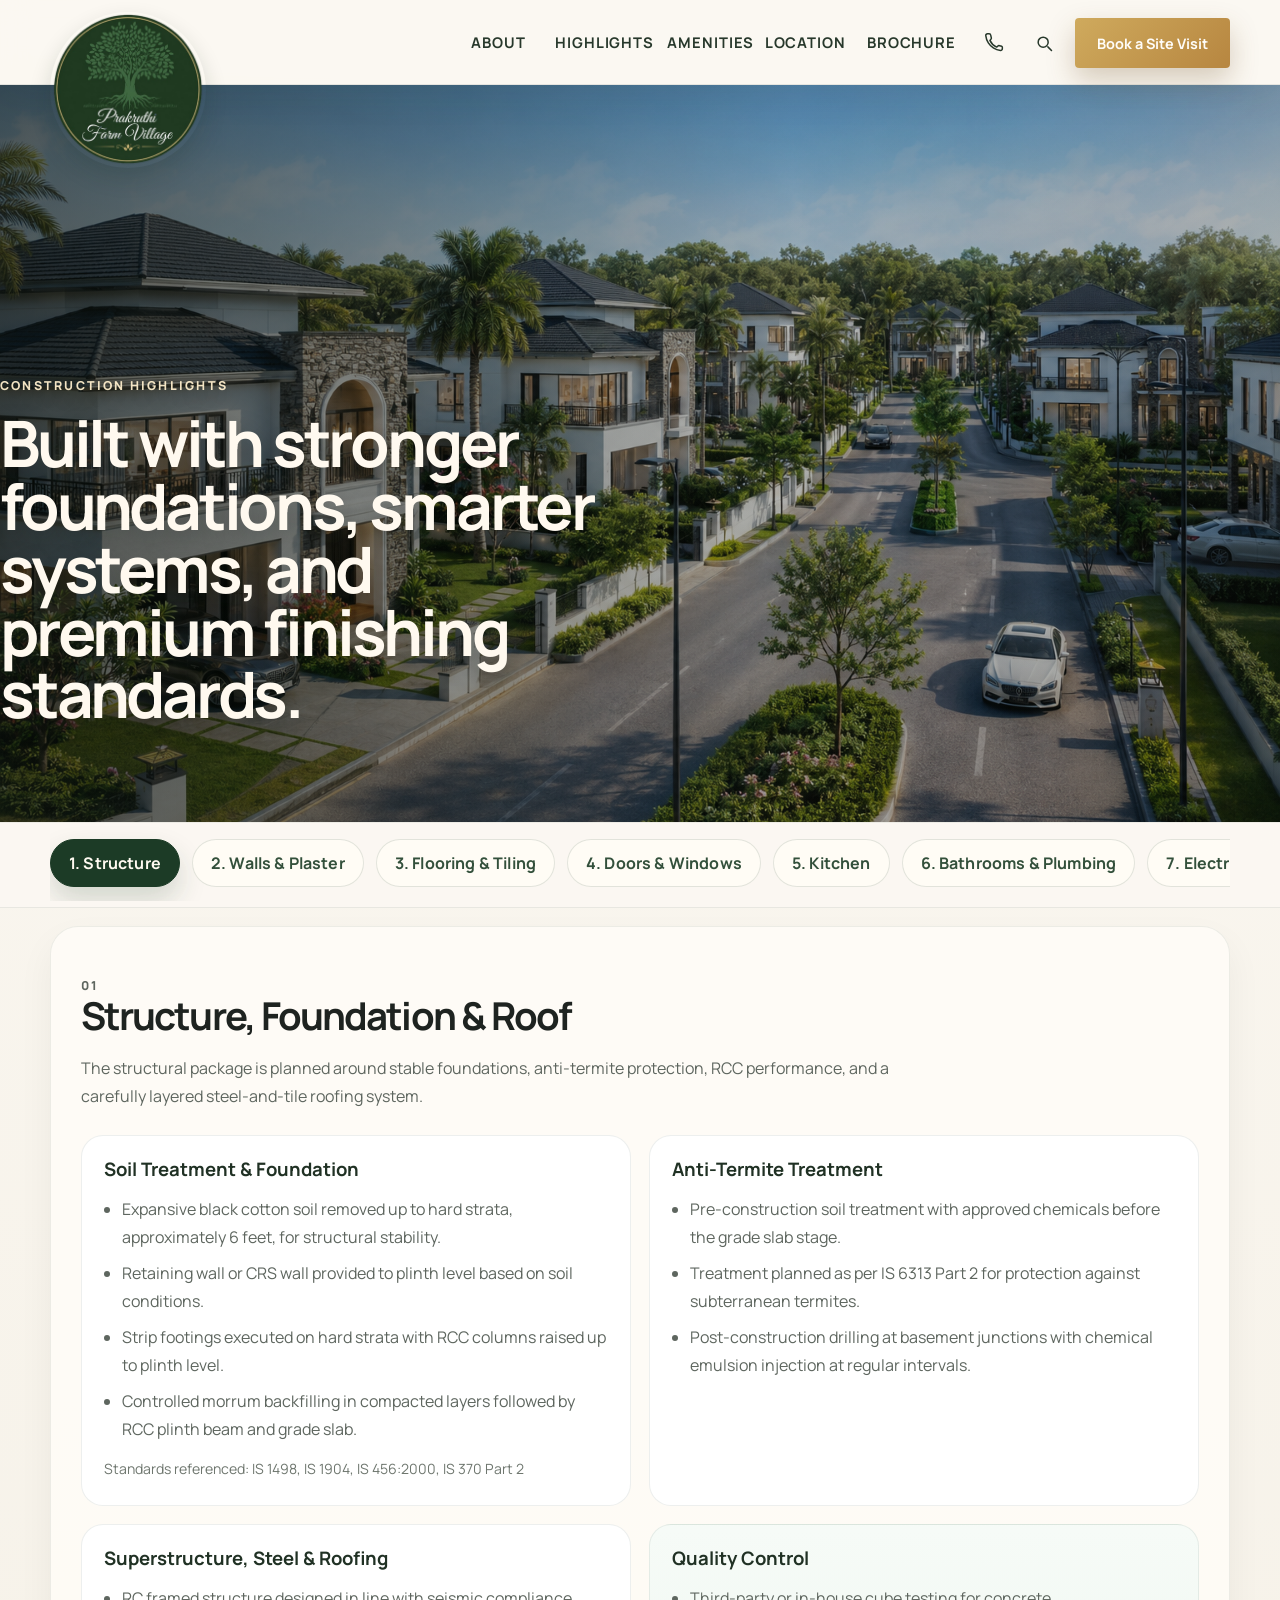
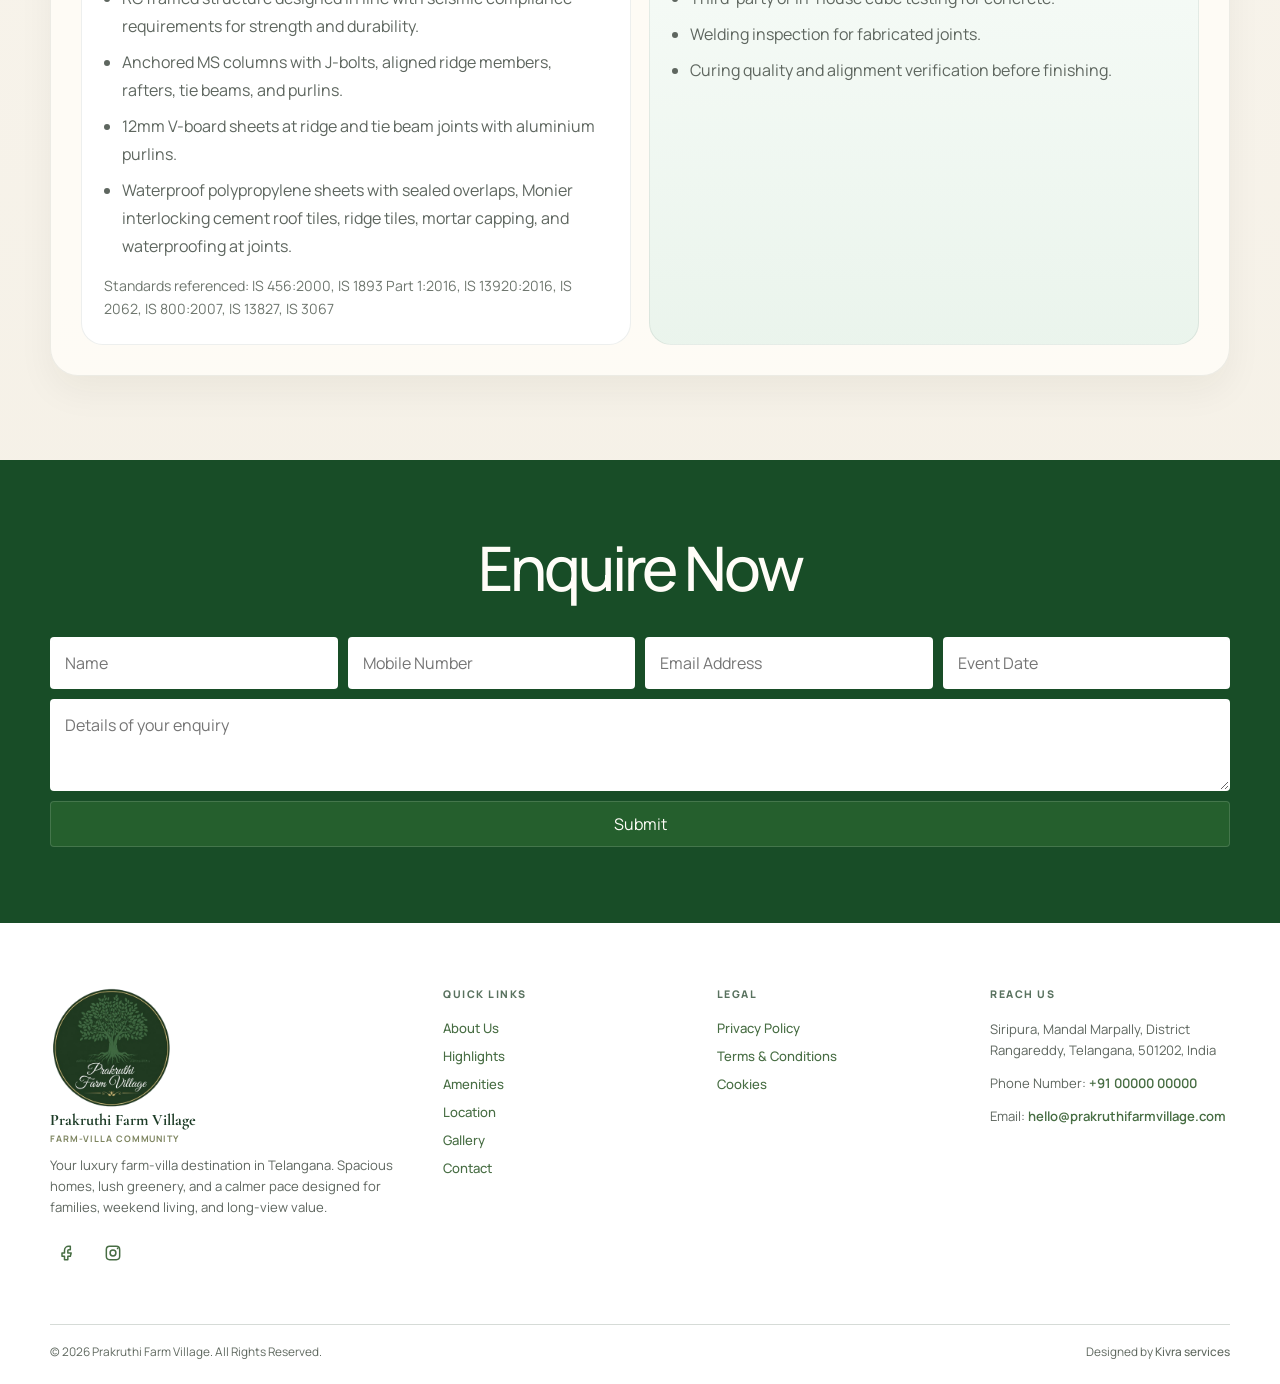
==== highlights.html @ 2ccc753f "Initial website import" ====
<!DOCTYPE html>
<html lang="en">
  <head>
    <meta charset="UTF-8" />
    <meta name="viewport" content="width=device-width, initial-scale=1.0" />
    <title>Highlights | Prakruthi Farm Village</title>
    <meta
      name="description"
      content="Explore the construction, finishing, utility, and amenity highlights of Prakruthi Farm Village through a structured specifications overview."
    />
    <link rel="preconnect" href="https://fonts.googleapis.com" />
    <link rel="preconnect" href="https://fonts.gstatic.com" crossorigin />
    <link
      href="https://fonts.googleapis.com/css2?family=Cormorant+Garamond:wght@500;600;700&family=Manrope:wght@400;500;600;700;800&display=swap"
      rel="stylesheet"
    />
    <link rel="preload" as="image" href="images/logo.webp" fetchpriority="high" />
    <link rel="preload" as="image" href="images/highlight1.png" fetchpriority="high" />
    <link rel="stylesheet" href="styles.css" />
  </head>
  <body class="inner-page highlights-page">
    <header class="site-header">
      <div class="container nav-shell">
        <a class="brand" href="index.html" aria-label="Prakruthi Farm Village home">
          <img src="images/logo.webp" alt="Prakruthi Farm Village logo" decoding="async" />
        </a>

        <nav class="site-nav" id="site-nav">
          <a href="index.html#about">About</a>
          <a href="highlights.html">Highlights</a>
          <a href="index.html#amenities">Amenities</a>
          <a href="location.html">Location</a>
          <a href="Prakruthi%20Farm%20Village%20brochure.pdf" target="_blank" rel="noreferrer">
            Brochure
          </a>
        </nav>

        <div class="header-tools">
          <a class="tool-link" href="#contact" aria-label="Call us">
            <svg viewBox="0 0 24 24" fill="none">
              <path
                d="M22 16.92v2a2 2 0 0 1-2.18 2 19.8 19.8 0 0 1-8.63-3.07 19.5 19.5 0 0 1-6-6A19.8 19.8 0 0 1 2.12 3.18 2 2 0 0 1 4.11 1h2a2 2 0 0 1 2 1.72c.12.9.33 1.78.63 2.62a2 2 0 0 1-.45 2.11L7.1 8.91a16 16 0 0 0 8 8l1.46-1.19a2 2 0 0 1 2.11-.45c.84.3 1.72.51 2.62.63A2 2 0 0 1 22 16.92Z"
              />
            </svg>
          </a>
          <button class="tool-link tool-button" type="button" aria-label="Search">
            <svg viewBox="0 0 24 24" fill="none">
              <path d="m21 21-4.35-4.35" />
              <circle cx="11" cy="11" r="6" />
            </svg>
          </button>
          <a class="nav-cta" href="#contact">Book a Site Visit</a>
        </div>

        <button
          class="menu-toggle"
          type="button"
          aria-expanded="false"
          aria-controls="site-nav"
          aria-label="Toggle navigation"
        >
          <span></span>
          <span></span>
          <span></span>
        </button>
      </div>
    </header>

    <main id="top">
      <section class="section highlights-page-hero">
        <div class="highlights-hero-background" aria-hidden="true">
          <div
            class="highlights-hero-slide is-active"
            style="--highlights-hero-image: url('images/highlight1.png')"
          ></div>
          <div
            class="highlights-hero-slide"
            style="--highlights-hero-image: url('images/highlight2.png')"
          ></div>
          <div
            class="highlights-hero-slide"
            style="--highlights-hero-image: url('images/highlight3.png')"
          ></div>
        </div>
        <div class="container highlights-hero-shell">
          <div class="highlights-hero-copy">
            <p class="eyebrow">Construction Highlights</p>
            <h1>Built with stronger foundations, smarter systems, and premium finishing standards.</h1>
          </div>
        </div>
      </section>

      <section class="highlights-spec-nav-section">
        <div class="container">
          <div class="highlights-spec-nav" role="tablist" aria-label="Highlights sections">
            <button
              class="highlights-spec-tab is-active"
              type="button"
              role="tab"
              aria-selected="true"
              data-highlight-target="structure"
            >
              1. Structure
            </button>
            <button
              class="highlights-spec-tab"
              type="button"
              role="tab"
              aria-selected="false"
              data-highlight-target="walls"
            >
              2. Walls &amp; Plaster
            </button>
            <button
              class="highlights-spec-tab"
              type="button"
              role="tab"
              aria-selected="false"
              data-highlight-target="flooring"
            >
              3. Flooring &amp; Tiling
            </button>
            <button
              class="highlights-spec-tab"
              type="button"
              role="tab"
              aria-selected="false"
              data-highlight-target="openings"
            >
              4. Doors &amp; Windows
            </button>
            <button
              class="highlights-spec-tab"
              type="button"
              role="tab"
              aria-selected="false"
              data-highlight-target="kitchen"
            >
              5. Kitchen
            </button>
            <button
              class="highlights-spec-tab"
              type="button"
              role="tab"
              aria-selected="false"
              data-highlight-target="bathrooms"
            >
              6. Bathrooms &amp; Plumbing
            </button>
            <button
              class="highlights-spec-tab"
              type="button"
              role="tab"
              aria-selected="false"
              data-highlight-target="electrical"
            >
              7. Electrical
            </button>
            <button
              class="highlights-spec-tab"
              type="button"
              role="tab"
              aria-selected="false"
              data-highlight-target="utilities"
            >
              8. Utilities &amp; Backup
            </button>
            <button
              class="highlights-spec-tab"
              type="button"
              role="tab"
              aria-selected="false"
              data-highlight-target="amenity-specs"
            >
              9. Amenities
            </button>
            <button
              class="highlights-spec-tab"
              type="button"
              role="tab"
              aria-selected="false"
              data-highlight-target="finishes"
            >
              10. Finishes
            </button>
          </div>
        </div>
      </section>

      <section class="section highlights-detail-section">
        <div class="container">
          <div class="highlights-content">
            <article class="highlights-block is-active" id="structure" data-highlight-panel role="tabpanel">
              <div class="highlights-block-heading">
                <p class="eyebrow">01</p>
                <h2>Structure, Foundation &amp; Roof</h2>
                <p>
                  The structural package is planned around stable foundations, anti-termite
                  protection, RCC performance, and a carefully layered steel-and-tile roofing
                  system.
                </p>
              </div>

              <div class="highlights-subgrid">
                <section class="highlights-panel">
                  <h3>Soil Treatment &amp; Foundation</h3>
                  <ul>
                    <li>Expansive black cotton soil removed up to hard strata, approximately 6 feet, for structural stability.</li>
                    <li>Retaining wall or CRS wall provided to plinth level based on soil conditions.</li>
                    <li>Strip footings executed on hard strata with RCC columns raised up to plinth level.</li>
                    <li>Controlled morrum backfilling in compacted layers followed by RCC plinth beam and grade slab.</li>
                  </ul>
                  <p class="highlights-code">Standards referenced: IS 1498, IS 1904, IS 456:2000, IS 370 Part 2</p>
                </section>

                <section class="highlights-panel">
                  <h3>Anti-Termite Treatment</h3>
                  <ul>
                    <li>Pre-construction soil treatment with approved chemicals before the grade slab stage.</li>
                    <li>Treatment planned as per IS 6313 Part 2 for protection against subterranean termites.</li>
                    <li>Post-construction drilling at basement junctions with chemical emulsion injection at regular intervals.</li>
                  </ul>
                </section>

                <section class="highlights-panel">
                  <h3>Superstructure, Steel &amp; Roofing</h3>
                  <ul>
                    <li>RC framed structure designed in line with seismic compliance requirements for strength and durability.</li>
                    <li>Anchored MS columns with J-bolts, aligned ridge members, rafters, tie beams, and purlins.</li>
                    <li>12mm V-board sheets at ridge and tie beam joints with aluminium purlins.</li>
                    <li>Waterproof polypropylene sheets with sealed overlaps, Monier interlocking cement roof tiles, ridge tiles, mortar capping, and waterproofing at joints.</li>
                  </ul>
                  <p class="highlights-code">Standards referenced: IS 456:2000, IS 1893 Part 1:2016, IS 13920:2016, IS 2062, IS 800:2007, IS 13827, IS 3067</p>
                </section>

                <section class="highlights-panel highlights-qc-panel">
                  <h3>Quality Control</h3>
                  <ul>
                    <li>Third-party or in-house cube testing for concrete.</li>
                    <li>Welding inspection for fabricated joints.</li>
                    <li>Curing quality and alignment verification before finishing.</li>
                  </ul>
                </section>
              </div>
            </article>

            <article class="highlights-block" id="walls" data-highlight-panel role="tabpanel" hidden>
              <div class="highlights-block-heading">
                <p class="eyebrow">02</p>
                <h2>Walls, Plaster &amp; Exterior Finish</h2>
                <p>
                  Masonry, plastering, reinforcement bands, and waterproof exterior treatments are
                  planned to support durability, thermal comfort, and crack resistance.
                </p>
              </div>

              <div class="highlights-subgrid">
                <section class="highlights-panel">
                  <h3>Exterior Walls</h3>
                  <ul>
                    <li>Red brick masonry built over a concrete DPC bed for damp protection.</li>
                    <li>9-inch thick external walls planned for strength and thermal insulation.</li>
                    <li>Concrete stiffener bands at every 1.0m height for uniform load transfer and improved crack resistance.</li>
                    <li>Double coat cement plaster at approximately 18 to 20mm total thickness.</li>
                  </ul>
                  <p class="highlights-code">Standards referenced: IS 1077, IS 2212, IS 2185 Part 1 &amp; 2, IS 456:2000, IS 1542</p>
                </section>

                <section class="highlights-panel">
                  <h3>Interior Walls</h3>
                  <ul>
                    <li>4-inch thick internal brick partition walls.</li>
                    <li>Single coat cement plaster around 12 to 15mm thick.</li>
                    <li>Final putty or skim coat preparation for primer and emulsion finish.</li>
                  </ul>
                </section>

                <section class="highlights-panel">
                  <h3>Boundary Wall</h3>
                  <ul>
                    <li>RCC columns with masonry infill on a concrete DPC bed.</li>
                    <li>Concrete stiffener bands at 1.0m intervals for added stability.</li>
                    <li>15 to 18mm cement mortar plaster on both sides with exterior waterproof paint.</li>
                    <li>Expansion joints to absorb thermal movement and reduce surface cracking.</li>
                  </ul>
                </section>

                <section class="highlights-panel highlights-qc-panel">
                  <h3>Quality Control</h3>
                  <ul>
                    <li>Plaster thickness measured against specification.</li>
                    <li>Surface evenness checked during finishing.</li>
                    <li>Paint adhesion and moisture resistance verified.</li>
                  </ul>
                </section>
              </div>
            </article>

            <article class="highlights-block" id="flooring" data-highlight-panel role="tabpanel" hidden>
              <div class="highlights-block-heading">
                <p class="eyebrow">03</p>
                <h2>Flooring &amp; Tiling</h2>
                <p>
                  Flooring is organized by area use, balancing premium visual finish with wet-area
                  safety, drainage, and long-term durability.
                </p>
              </div>

              <div class="highlights-table">
                <div class="highlights-table-row">
                  <div><strong>Living / Dining / Lounge</strong></div>
                  <div>Premium vitrified, large format 800×800mm or 600×600mm, polished finish aligned with project theme.</div>
                </div>
                <div class="highlights-table-row">
                  <div><strong>Bedrooms</strong></div>
                  <div>Matching premium vitrified flooring, with optional tile or wood-finish skirting depending on final finish.</div>
                </div>
                <div class="highlights-table-row">
                  <div><strong>Kitchens &amp; Utility</strong></div>
                  <div>Vitrified tile with anti-skid ceramic or vitrified options and dado up to 600mm above the platform.</div>
                </div>
                <div class="highlights-table-row">
                  <div><strong>Bathrooms &amp; Wet Areas</strong></div>
                  <div>Vitrified or anti-skid ceramic flooring with wall tile dado up to approximately 1.2m to 1.5m.</div>
                </div>
                <div class="highlights-table-row">
                  <div><strong>Veranda</strong></div>
                  <div>Anti-skid tiles or full-body vitrified finish with proper slope and drainage protection.</div>
                </div>
              </div>

              <section class="highlights-panel highlights-qc-panel">
                <h3>Quality Control</h3>
                <ul>
                  <li>Tile alignment and slopes checked with spirit level.</li>
                  <li>Joint spacers used for consistency.</li>
                  <li>Adhesive setting and curing verified before handover.</li>
                </ul>
                <p class="highlights-code">Standards referenced: IS 13755, IS 15622, IS 13829</p>
              </section>
            </article>

            <article class="highlights-block" id="openings" data-highlight-panel role="tabpanel" hidden>
              <div class="highlights-block-heading">
                <p class="eyebrow">04</p>
                <h2>Doors, Windows &amp; Glazing</h2>
                <p>
                  Door and window specifications focus on durability, smooth operation, premium
                  appearance, and better light and sound performance where needed.
                </p>
              </div>

              <div class="highlights-subgrid">
                <section class="highlights-panel">
                  <h3>Main Entrance &amp; Internal Doors</h3>
                  <ul>
                    <li>Main door with solid hardwood or engineered wood frame and veneer finish.</li>
                    <li>Quality hardware package including locks, hinges, handles, and deadbolt.</li>
                    <li>Internal flush doors with veneer or laminate finish.</li>
                  </ul>
                  <p class="highlights-code">Standards referenced: IS 2202 Part 1 &amp; 2, IS 6245</p>
                </section>

                <section class="highlights-panel">
                  <h3>Windows &amp; Glass</h3>
                  <ul>
                    <li>uPVC window frames in sliding or casement configuration as per design.</li>
                    <li>Mosquito mesh provision included.</li>
                    <li>Tempered glass for large windows and double-glazed units for larger openings or sound insulation zones.</li>
                  </ul>
                  <p class="highlights-code">Standards referenced: IS 2835, IS 3548</p>
                </section>

                <section class="highlights-panel highlights-qc-panel">
                  <h3>Quality Control</h3>
                  <ul>
                    <li>Door alignment and shutter movement checked.</li>
                    <li>Hardware tightening verified.</li>
                    <li>Glass inspected for cracks and sealed at edges.</li>
                  </ul>
                </section>
              </div>
            </article>

            <article class="highlights-block" id="kitchen" data-highlight-panel role="tabpanel" hidden>
              <div class="highlights-block-heading">
                <p class="eyebrow">05</p>
                <h2>Kitchen &amp; Countertops</h2>
                <p>
                  The kitchen package is planned around durable countertops, practical utility
                  points, and a cleaner daily-use workflow.
                </p>
              </div>

              <div class="highlights-subgrid">
                <section class="highlights-panel">
                  <h3>Counter, Sink &amp; Fittings</h3>
                  <ul>
                    <li>Granite or quartz countertops, approximately 20 to 30mm thick, with polished edges.</li>
                    <li>Stainless steel under-mount sink in single or double bowl options depending on layout.</li>
                    <li>Provision for chimney or exhaust, dishwasher or washing machine, and water purifier.</li>
                  </ul>
                  <p class="highlights-code">Standards referenced: IS 1062, IS 303, IS 1237</p>
                </section>

                <section class="highlights-panel highlights-qc-panel">
                  <h3>Quality Control</h3>
                  <ul>
                    <li>Counter slope checked.</li>
                    <li>Cabinet alignment verified.</li>
                    <li>Sink leakages tested and hardware load checked.</li>
                  </ul>
                </section>
              </div>
            </article>

            <article class="highlights-block" id="bathrooms" data-highlight-panel role="tabpanel" hidden>
              <div class="highlights-block-heading">
                <p class="eyebrow">06</p>
                <h2>Sanitary, Plumbing &amp; Bathrooms</h2>
                <p>
                  Bathroom and plumbing specifications combine premium sanitary selections with
                  concealed service routing and durable drainage systems.
                </p>
              </div>

              <div class="highlights-subgrid">
                <section class="highlights-panel">
                  <h3>Sanitary Ware &amp; CP Fittings</h3>
                  <ul>
                    <li>Wall-hung, counter, or under-counter wash basins depending on location.</li>
                    <li>Western WC with dual flush and premium brand selections such as Jaquar or CERA.</li>
                    <li>Premium chrome-plated, brushed, or matte black mixers, showers, and taps.</li>
                  </ul>
                  <p class="highlights-code">Standards referenced: IS 1742, IS 10144</p>
                </section>

                <section class="highlights-panel">
                  <h3>Plumbing &amp; Drainage</h3>
                  <ul>
                    <li>Concealed CPVC or PVC plumbing as per certified material standards.</li>
                    <li>Sewer drainage in PVC or HDPE.</li>
                    <li>Rainwater lines planned in line with regulatory requirements.</li>
                  </ul>
                  <p class="highlights-code">Standards referenced: IS 4985, IS 1785</p>
                </section>
              </div>
            </article>

            <article class="highlights-block" id="electrical" data-highlight-panel role="tabpanel" hidden>
              <div class="highlights-block-heading">
                <p class="eyebrow">07</p>
                <h2>Electrical, Lighting &amp; Power</h2>
                <p>
                  Electrical planning focuses on concealed wiring, reliable switchgear, adequate
                  appliance points, and LED-based lighting for everyday use.
                </p>
              </div>

              <div class="highlights-subgrid">
                <section class="highlights-panel">
                  <h3>Wiring &amp; Switchgear</h3>
                  <ul>
                    <li>Concealed copper wiring with IS or BIS certified materials.</li>
                    <li>Load calculations planned villa-wise.</li>
                    <li>Modular switches from premium brands such as Legrand, Schneider, or Havells.</li>
                  </ul>
                  <p class="highlights-code">Standards referenced: IS 694, IS 1293, IS 513</p>
                </section>

                <section class="highlights-panel">
                  <h3>Points &amp; Lighting</h3>
                  <ul>
                    <li>Adequate power points for ACs, refrigerators, microwaves, and kitchen appliances.</li>
                    <li>LED fixtures planned for living areas, outdoors, corridors, and common areas.</li>
                  </ul>
                  <p class="highlights-code">Standards referenced: IS 302 Part 1</p>
                </section>

                <section class="highlights-panel highlights-qc-panel">
                  <h3>Quality Control</h3>
                  <ul>
                    <li>Insulation resistance test carried out.</li>
                    <li>Earthing verification completed.</li>
                    <li>MCB tripping checks and circuit load tests performed.</li>
                  </ul>
                </section>
              </div>
            </article>

            <article class="highlights-block" id="utilities" data-highlight-panel role="tabpanel" hidden>
              <div class="highlights-block-heading">
                <p class="eyebrow">08</p>
                <h2>Backup, Water &amp; Utility Services</h2>
                <p>
                  Utilities are designed to support comfortable long stays with backup power, treated
                  water, pressure systems, sewage treatment, and rainwater management.
                </p>
              </div>

              <div class="highlights-subgrid">
                <section class="highlights-panel">
                  <h3>Power &amp; Water Systems</h3>
                  <ul>
                    <li>100% DG backup planned.</li>
                    <li>Overhead tanks for individual villas and underground sumps for the community.</li>
                    <li>Treated or filtered RO drinking water provision.</li>
                    <li>Hydro-pneumatic system for more uniform water pressure.</li>
                  </ul>
                  <p class="highlights-code">Standards referenced: IS 3370 Part 2, IS 10500, IS 3025</p>
                </section>

                <section class="highlights-panel">
                  <h3>Sewage &amp; Rainwater</h3>
                  <ul>
                    <li>Sewage Treatment Plant with treated water reused for flushing and landscaping.</li>
                    <li>Rooftop rainwater harvesting and recharge pits distributed across the project.</li>
                  </ul>
                  <p class="highlights-code">Standards referenced: IS 4011</p>
                </section>

                <section class="highlights-panel highlights-qc-panel">
                  <h3>Quality Control</h3>
                  <ul>
                    <li>Generator load tests performed.</li>
                    <li>Water quality analysis checked.</li>
                    <li>STP treated water quality verified.</li>
                  </ul>
                </section>
              </div>
            </article>

            <article class="highlights-block" id="amenity-specs" data-highlight-panel role="tabpanel" hidden>
              <div class="highlights-block-heading">
                <p class="eyebrow">09</p>
                <h2>Amenities &amp; Common Areas</h2>
                <p>
                  Shared spaces are designed around landscaped leisure, active recreation, security,
                  and community use, while still supporting everyday comfort.
                </p>
              </div>

              <div class="highlights-subgrid">
                <section class="highlights-panel">
                  <h3>Landscape &amp; Clubhouse</h3>
                  <ul>
                    <li>Landscaped gardens with native species, walking paths, and seating areas.</li>
                    <li>Clubhouse with multipurpose hall, indoor games, badminton court, skating ring, and gym with branded equipment.</li>
                  </ul>
                </section>

                <section class="highlights-panel">
                  <h3>Pool &amp; Security Infrastructure</h3>
                  <ul>
                    <li>Main swimming pool plus kids’ pool with deck, hygiene, and filtration systems.</li>
                    <li>Gated entrance, CCTV coverage, boom barriers, guard house, and solar fencing.</li>
                  </ul>
                  <p class="highlights-code">Standards referenced: IS 15622, IS 13087, IS 3043</p>
                </section>

                <section class="highlights-panel highlights-qc-panel">
                  <h3>Quality Control</h3>
                  <ul>
                    <li>Pool water pH testing and hygiene checks.</li>
                    <li>Gym equipment safety inspection.</li>
                    <li>CCTV coverage audit across critical areas.</li>
                  </ul>
                </section>
              </div>
            </article>

            <article class="highlights-block" id="finishes" data-highlight-panel role="tabpanel" hidden>
              <div class="highlights-block-heading">
                <p class="eyebrow">10</p>
                <h2>Finishes, Painting &amp; Aesthetics</h2>
                <p>
                  The finishing palette is planned for consistent surface quality, long-term
                  weathering performance, and a cleaner premium appearance inside and out.
                </p>
              </div>

              <div class="highlights-subgrid">
                <section class="highlights-panel">
                  <h3>Interior Walls</h3>
                  <ul>
                    <li>Two coats of putty over plastered walls for a smooth and leveled base.</li>
                    <li>One coat of interior wall primer.</li>
                    <li>Two coats of tractor emulsion paint.</li>
                    <li>Brand reference: Asian Paints Tractor Series.</li>
                  </ul>
                </section>

                <section class="highlights-panel">
                  <h3>Exterior Walls</h3>
                  <ul>
                    <li>Texture base coat for bonding and weather resistance.</li>
                    <li>One coat of exterior-grade primer.</li>
                    <li>Two coats of Apex Suprema or Apex Ultima for waterproof and UV-resistant performance.</li>
                    <li>Brand reference: Asian Paints Apex Series.</li>
                  </ul>
                </section>

                <section class="highlights-panel">
                  <h3>Metal Work</h3>
                  <ul>
                    <li>Two coats of enamel paint on metal elements.</li>
                  </ul>
                </section>

                <section class="highlights-panel highlights-qc-panel">
                  <h3>Quality Control</h3>
                  <ul>
                    <li>Paint shade consistency checked.</li>
                    <li>Adhesion tests performed.</li>
                    <li>Weatherproof coating inspection completed.</li>
                  </ul>
                </section>
              </div>
            </article>
          </div>
        </div>
      </section>

      <section class="section closing-cta-section" id="contact">
        <div class="container">
          <div class="closing-cta">
            <h2>Enquire Now</h2>
            <form class="closing-cta-form">
              <input type="text" name="name" placeholder="Name" />
              <input type="tel" name="mobile" placeholder="Mobile Number" />
              <input type="email" name="email" placeholder="Email Address" />
              <input type="text" name="visit-date" placeholder="Event Date" />
              <textarea name="details" placeholder="Details of your enquiry"></textarea>
              <button type="submit">Submit</button>
            </form>
          </div>
        </div>
      </section>
    </main>

    <footer class="site-footer">
      <div class="container footer-shell">
        <div class="footer-brand">
          <a class="footer-brand-mark" href="index.html" aria-label="Prakruthi Farm Village home">
            <img src="images/logo.webp" alt="Prakruthi Farm Village logo" loading="lazy" decoding="async" />
            <span>
              <strong>Prakruthi Farm Village</strong>
              <small>Farm-Villa Community</small>
            </span>
          </a>
          <p>
            Your luxury farm-villa destination in Telangana. Spacious homes, lush greenery, and a
            calmer pace designed for families, weekend living, and long-view value.
          </p>
          <div class="footer-socials">
            <a href="#contact" aria-label="Facebook">
              <svg viewBox="0 0 24 24" fill="none">
                <path d="M14 8h2V4h-2c-2.8 0-5 2.2-5 5v3H6v4h3v4h4v-4h3l1-4h-4V9c0-.6.4-1 1-1Z" />
              </svg>
            </a>
            <a href="#contact" aria-label="Instagram">
              <svg viewBox="0 0 24 24" fill="none">
                <rect x="4" y="4" width="16" height="16" rx="4" />
                <circle cx="12" cy="12" r="3.5" />
                <circle cx="17.5" cy="6.5" r="1" fill="currentColor" stroke="none" />
              </svg>
            </a>
          </div>
        </div>

        <div class="footer-links">
          <h3>Quick Links</h3>
          <a href="index.html#about">About Us</a>
          <a href="highlights.html">Highlights</a>
          <a href="index.html#amenities">Amenities</a>
          <a href="location.html">Location</a>
          <a href="index.html#floorplans">Gallery</a>
          <a href="#contact">Contact</a>
        </div>

        <div class="footer-links">
          <h3>Legal</h3>
          <a href="#contact">Privacy Policy</a>
          <a href="#contact">Terms &amp; Conditions</a>
          <a href="#contact">Cookies</a>
        </div>

        <div class="footer-links footer-reach">
          <h3>Reach Us</h3>
          <p>Siripura, Mandal Marpally, District Rangareddy, Telangana, 501202, India</p>
          <p>Phone Number: <a href="#contact">+91 00000 00000</a></p>
          <p>Email: <a href="#contact">hello@prakruthifarmvillage.com</a></p>
        </div>
      </div>

      <div class="container footer-bottom">
        <p>&copy; 2026 Prakruthi Farm Village. All Rights Reserved.</p>
        <p>
          Designed by
          <a
            class="footer-credit-link"
            href="https://kivraservices.com/"
            target="_blank"
            rel="noreferrer"
          >
            Kivra services
          </a>
        </p>
      </div>
    </footer>

    <script src="script.js"></script>
  </body>
</html>
---- styles.css ----
:root {
  --bg: #f4efe4;
  --surface: rgba(255, 251, 243, 0.86);
  --surface-strong: #fcf8f0;
  --forest: #1c3b26;
  --forest-soft: #2d5b3a;
  --gold: #c6a15a;
  --gold-soft: #ebd2a0;
  --text: #1f241d;
  --muted: #5e665f;
  --line: rgba(28, 59, 38, 0.12);
  --shadow: 0 24px 60px rgba(28, 40, 29, 0.14);
  --radius-xl: 32px;
  --radius-lg: 24px;
  --radius-md: 18px;
  --container: 1180px;
  --hero-progress: 0;
}

* {
  box-sizing: border-box;
}

html {
  scroll-behavior: smooth;
}

body {
  margin: 0;
  font-family: "Manrope", sans-serif;
  color: var(--text);
  background:
    radial-gradient(circle at top left, rgba(255, 242, 210, 0.5), transparent 28%),
    linear-gradient(180deg, #fbf8f2 0%, var(--bg) 100%);
}

.inner-page {
  --hero-progress: 1;
}

img {
  max-width: 100%;
  display: block;
}

a {
  color: inherit;
  text-decoration: none;
}

button,
input,
select {
  font: inherit;
}

.container {
  width: min(var(--container), calc(100% - 40px));
  margin: 0 auto;
}

.site-header {
  position: fixed;
  top: 0;
  left: 0;
  right: 0;
  z-index: 20;
  height: 0;
  padding: 0;
  overflow: visible;
  pointer-events: none;
}

.site-header::before {
  content: "";
  position: fixed;
  inset: 0 0 auto;
  height: 84px;
  backdrop-filter: blur(calc(16px * var(--hero-progress)));
  background: rgba(251, 248, 242, calc(0.94 * var(--hero-progress)));
  border-bottom: 1px solid rgba(28, 59, 38, calc(0.08 * var(--hero-progress)));
  box-shadow: 0 14px 32px rgba(20, 35, 24, calc(0.08 * var(--hero-progress)));
  pointer-events: none;
}

.nav-shell {
  position: relative;
  height: 0;
  pointer-events: none;
}

.brand {
  display: block;
  position: absolute;
  left: 0;
  z-index: 2;
  width: calc(156px + ((1 - var(--hero-progress)) * 94px));
  height: calc(58px + ((1 - var(--hero-progress)) * 34px));
  top: calc(12px + ((1 - var(--hero-progress)) * 34px));
  pointer-events: auto;
}

.brand img {
  position: absolute;
  top: 0;
  left: 0;
  width: calc(156px + ((1 - var(--hero-progress)) * 94px));
  height: calc(156px + ((1 - var(--hero-progress)) * 94px));
  border-radius: 50%;
  object-fit: cover;
  box-shadow: 0 10px 22px rgba(20, 35, 24, 0.16);
}

.highlight-number,
.location-card h3,
.site-footer strong {
  font-family: "Cormorant Garamond", serif;
}

.site-nav {
  position: absolute;
  inset: 0;
  z-index: 2;
  pointer-events: none;
}

.site-nav a {
  position: absolute;
  pointer-events: auto;
  white-space: nowrap;
  text-transform: uppercase;
  letter-spacing: 0.06em;
  font-weight: 700;
  font-size: calc(0.88rem + (0.04rem * var(--hero-progress)));
  color: rgb(
    calc(255 - (216 * var(--hero-progress))),
    calc(252 - (196 * var(--hero-progress))),
    calc(245 - (202 * var(--hero-progress)))
  );
  top: calc(var(--start-top) * 1px + ((var(--end-top) - var(--start-top)) * 1px * var(--hero-progress)));
  left: calc(var(--start-left) * 1% + ((var(--end-left) - var(--start-left)) * 1% * var(--hero-progress)));
  transform: translate(-50%, -50%);
  text-align: left;
  text-shadow: 0 4px 18px rgba(8, 12, 9, calc(0.28 * (1 - var(--hero-progress))));
}

.site-nav a:nth-child(1) {
  --start-top: 150;
  --end-top: 42;
  --start-left: 88;
  --end-left: 38;
}

.site-nav a:nth-child(2) {
  --start-top: 188;
  --end-top: 42;
  --start-left: 88;
  --end-left: 47;
}

.site-nav a:nth-child(3) {
  --start-top: 226;
  --end-top: 42;
  --start-left: 88;
  --end-left: 56;
}

.site-nav a:nth-child(4) {
  --start-top: 264;
  --end-top: 42;
  --start-left: 88;
  --end-left: 64;
}

.site-nav a:nth-child(5) {
  --start-top: 302;
  --end-top: 42;
  --start-left: 88;
  --end-left: 73;
}

.site-nav a::after {
  content: "";
  position: absolute;
  left: 0;
  bottom: -6px;
  width: 100%;
  height: 1px;
  background: var(--gold);
  transform: scaleX(0);
  transform-origin: left;
  transition: transform 180ms ease;
}

.site-nav a:hover::after,
.site-nav a:focus-visible::after {
  transform: scaleX(1);
}

.header-tools {
  position: absolute;
  top: calc(18px + ((1 - var(--hero-progress)) * 18px));
  right: 0;
  display: flex;
  align-items: center;
  gap: 12px;
  z-index: 2;
  pointer-events: auto;
}

.tool-link {
  display: inline-flex;
  align-items: center;
  justify-content: center;
  width: 38px;
  height: 38px;
  color: rgb(
    calc(255 - (216 * var(--hero-progress))),
    calc(252 - (196 * var(--hero-progress))),
    calc(245 - (202 * var(--hero-progress)))
  );
  text-shadow: 0 4px 18px rgba(8, 12, 9, calc(0.28 * (1 - var(--hero-progress))));
}

.tool-link svg {
  width: 20px;
  height: 20px;
  stroke: currentColor;
  stroke-width: 1.8;
  stroke-linecap: round;
  stroke-linejoin: round;
}

.tool-button {
  padding: 0;
  border: 0;
  background: transparent;
  cursor: pointer;
}

.nav-cta,
.button {
  display: inline-flex;
  align-items: center;
  justify-content: center;
  border-radius: 999px;
  transition:
    transform 180ms ease,
    background 180ms ease,
    color 180ms ease,
    border-color 180ms ease;
}

.nav-cta {
  min-height: 50px;
  padding: 0 22px;
  background: linear-gradient(135deg, #cfaa5d 0%, #b78640 100%);
  color: #fffdf9;
  border-radius: 4px;
  font-size: 0.9rem;
  font-weight: 700;
  box-shadow: 0 12px 28px rgba(107, 74, 28, calc(0.18 + (0.08 * var(--hero-progress))));
}

.nav-cta::after {
  display: none;
}

.nav-cta:hover,
.button:hover {
  transform: translateY(-1px);
}

.menu-toggle {
  display: none;
  width: 52px;
  height: 52px;
  border: 1px solid var(--line);
  border-radius: 16px;
  background: rgba(255, 255, 255, 0.75);
  padding: 0;
  cursor: pointer;
  position: absolute;
  top: 14px;
  right: 0;
}

.menu-toggle span {
  display: block;
  width: 20px;
  height: 2px;
  margin: 4px auto;
  background: var(--forest);
  border-radius: 999px;
}

.hero {
  position: relative;
  overflow: clip;
  min-height: 100svh;
}

.hero-media,
.hero-overlay {
  position: absolute;
  inset: 0;
}

.hero-media {
  overflow: hidden;
}

.hero-slide {
  position: absolute;
  inset: 0;
  background-position: 62% center;
  background-size: cover;
  background-repeat: no-repeat;
  opacity: 0;
  transform: scale(1.02);
  transition:
    opacity 900ms ease,
    transform 5.6s ease;
}

.hero-slide.is-active {
  opacity: 1;
  transform: scale(1);
}

.hero-overlay {
  background:
    radial-gradient(circle at 15% 15%, rgba(255, 221, 153, 0.2), transparent 24%),
    linear-gradient(90deg, rgba(16, 22, 17, 0.6) 0%, rgba(16, 22, 17, 0.28) 42%, rgba(16, 22, 17, 0.16) 100%),
    linear-gradient(180deg, rgba(16, 22, 17, 0.06) 0%, rgba(16, 22, 17, 0.2) 100%);
}

.hero-layout {
  position: relative;
  z-index: 1;
  display: grid;
  grid-template-columns: minmax(0, 1fr);
  gap: 36px;
  align-items: start;
  min-height: 100svh;
  padding: 0 0 48px;
}

.hero-copy {
  max-width: 640px;
  color: #fffdf8;
  margin-top: clamp(340px, 46vh, 470px);
  transform: translateY(calc(-8px - (12px * var(--hero-progress))));
}

.eyebrow {
  margin: 0 0 18px;
  text-transform: uppercase;
  letter-spacing: 0.18em;
  font-size: 0.77rem;
  font-weight: 800;
  color: var(--gold-soft);
}

.hero h1,
.section-heading h2,
.lifestyle-panel h2,
.location-copy h2 {
  margin: 0;
  font-family: "Cormorant Garamond", serif;
  font-weight: 700;
  letter-spacing: -0.02em;
}

.hero h1 {
  font-size: clamp(1.8rem, 3.2vw, 3.2rem);
  line-height: 0.96;
  max-width: 16ch;
}

.inner-page .site-header {
  height: auto;
  pointer-events: auto;
}

.inner-page .site-header::before {
  height: 84px;
  backdrop-filter: blur(16px);
  background: rgba(251, 248, 242, 0.96);
  border-bottom: 1px solid rgba(28, 59, 38, 0.08);
  box-shadow: 0 14px 32px rgba(20, 35, 24, 0.08);
}

.inner-page .nav-shell {
  height: 84px;
  pointer-events: auto;
}

.inner-page main {
  padding-top: 84px;
}

.hero-text {
  max-width: 58ch;
  margin: 20px 0 0;
  font-size: 0.98rem;
  line-height: 1.75;
  color: rgba(255, 252, 245, 0.9);
}

.hero-actions,
.contact-actions {
  display: flex;
  flex-wrap: wrap;
  gap: 14px;
  margin-top: 28px;
}

.button {
  min-height: 52px;
  padding: 0 22px;
  font-weight: 700;
}

.button-primary {
  background: linear-gradient(135deg, #d1b06f 0%, #b48c49 100%);
  color: #fff;
  box-shadow: 0 18px 40px rgba(125, 84, 25, 0.24);
}

.button-secondary {
  background: rgba(255, 248, 233, 0.12);
  border: 1px solid rgba(255, 248, 233, 0.48);
  color: #fff;
  backdrop-filter: blur(12px);
}

.location-card-label {
  margin: 0 0 18px;
  font-size: 0.8rem;
  font-weight: 800;
  letter-spacing: 0.18em;
  text-transform: uppercase;
  color: var(--forest-soft);
}

.highlight-card,
.lifestyle-panel,
.location-card {
  border-radius: var(--radius-lg);
  box-shadow: var(--shadow);
}

.enquiry-section {
  padding: 0;
  margin-top: -42px;
  position: relative;
  z-index: 1;
}

.enquiry-card {
  padding: 28px 28px 30px;
  border-radius: 24px;
  background: rgba(255, 255, 255, 0.92);
  box-shadow: 0 18px 40px rgba(31, 36, 29, 0.08);
  border: 1px solid rgba(28, 59, 38, 0.06);
}

.enquiry-card h2 {
  margin: 0 0 22px;
  font-size: 1rem;
  font-weight: 800;
  color: #3d8b51;
}

.enquiry-form {
  display: grid;
  grid-template-columns: 1fr 1fr 1fr auto;
  gap: 22px;
}

.enquiry-form input,
.enquiry-form select {
  width: 100%;
  min-height: 34px;
  padding: 0 22px;
  border-radius: 12px;
  border: 1px solid rgba(28, 59, 38, 0.18);
  background: linear-gradient(180deg, #f8f4e8 0%, #f5f0e2 100%);
  color: #676d67;
  font-size: 0.94rem;
  outline: none;
}

.enquiry-form input::placeholder {
  color: #7a7f79;
  font-size: 0.94rem;
}

.enquiry-form select {
  appearance: none;
  font-size: 0.94rem;
  background-image:
    linear-gradient(45deg, transparent 50%, #7a7f79 50%),
    linear-gradient(135deg, #7a7f79 50%, transparent 50%),
    linear-gradient(180deg, #f8f4e8 0%, #f5f0e2 100%);
  background-position:
    calc(100% - 22px) calc(50% - 4px),
    calc(100% - 14px) calc(50% - 4px),
    0 0;
  background-size: 8px 8px, 8px 8px, 100% 100%;
  background-repeat: no-repeat;
}

.enquiry-submit {
  min-width: 220px;
  min-height: 60px;
  border: 0;
  border-radius: 14px;
  background: #3f8b4d;
  color: #fff;
  font-weight: 800;
  font-size: 1rem;
  cursor: pointer;
  transition:
    transform 180ms ease,
    background 180ms ease;
}

.enquiry-submit:hover {
  transform: translateY(-1px);
  background: #347641;
}

.sr-only {
  position: absolute;
  width: 1px;
  height: 1px;
  padding: 0;
  margin: -1px;
  overflow: hidden;
  clip: rect(0, 0, 0, 0);
  white-space: nowrap;
  border: 0;
}

.section {
  padding: 110px 0;
}

.about-enquiry-shell {
  position: relative;
  overflow: hidden;
  padding-bottom: 64px;
  background:
    linear-gradient(
      90deg,
      var(--bg) 0%,
      var(--bg) 44%,
      rgba(244, 239, 228, 0.96) 52%,
      rgba(244, 239, 228, 0.72) 58%,
      rgba(244, 239, 228, 0.22) 66%,
      rgba(244, 239, 228, 0) 74%
    ),
    url("images/project.webp") right top / auto 100% no-repeat;
}

.about-enquiry-shell::after {
  display: none;
}

.two-column,
.about-layout,
.location-layout {
  display: grid;
  grid-template-columns: repeat(2, minmax(0, 1fr));
  gap: 40px;
  align-items: start;
}

.about-layout {
  align-items: center;
  gap: 56px;
  position: relative;
  z-index: 1;
}

.about-copy {
  max-width: 700px;
  padding-right: 12px;
}

.about-visual {
  min-height: 1px;
}

.section-heading h2,
.lifestyle-panel h2,
.location-copy h2 {
  font-size: clamp(2.4rem, 4vw, 4rem);
  line-height: 0.96;
  color: var(--forest);
}

.section-heading-centered {
  max-width: 760px;
  margin: 0 auto 42px;
  text-align: center;
}

.section-copy p,
.lifestyle-panel p,
.location-copy p,
.location-card p {
  margin: 0;
  color: var(--muted);
  line-height: 1.9;
}

.section-copy p + p,
.lifestyle-panel p + p,
.location-copy p + p,
.location-card p + p {
  margin-top: 16px;
}

.highlight-grid {
  display: grid;
  grid-template-columns: repeat(4, minmax(0, 1fr));
  gap: 18px;
}

.highlights-section {
  position: relative;
  overflow: hidden;
  background:
    linear-gradient(180deg, rgba(248, 242, 229, 0.28) 0%, rgba(244, 239, 228, 0.34) 100%),
    url("images/background.webp") center center / cover fixed no-repeat;
}

.highlights-section::before {
  content: "";
  position: absolute;
  inset: 0;
  background:
    radial-gradient(circle at 20% 20%, rgba(255, 244, 214, 0.08), transparent 28%),
    linear-gradient(180deg, rgba(248, 242, 229, 0.12) 0%, rgba(244, 239, 228, 0.2) 100%);
  pointer-events: none;
}

.highlights-section .container {
  position: relative;
  z-index: 1;
}

.highlight-card {
  padding: 26px;
  background:
    linear-gradient(180deg, rgba(28, 59, 38, 0.04) 0%, rgba(28, 59, 38, 0.02) 100%),
    rgba(255, 252, 245, 0.88);
  border: 1px solid rgba(28, 59, 38, 0.08);
}

.highlight-number {
  display: inline-block;
  margin-bottom: 18px;
  font-size: 3rem;
  line-height: 0.85;
  color: var(--forest);
}

.highlight-card h3 {
  margin: 0 0 10px;
  font-size: 1.08rem;
  color: #253629;
}

.highlight-card p {
  margin: 0;
  line-height: 1.7;
  color: var(--muted);
}

.masterplan-section {
  background: #fffdf8;
  padding: 84px 0 56px;
}

.masterplan-shell {
  text-align: center;
}

.masterplan-heading {
  max-width: 820px;
  margin: 0 auto 44px;
}

.masterplan-eyebrow {
  margin: 0 0 10px;
  color: #3d8b51;
  font-size: 0.86rem;
  font-weight: 700;
  letter-spacing: 0.08em;
  text-transform: uppercase;
}

.masterplan-heading h2 {
  margin: 0;
  font-family: "Manrope", sans-serif;
  font-size: clamp(2.3rem, 4.2vw, 4rem);
  font-weight: 500;
  letter-spacing: -0.04em;
  line-height: 1;
  color: #242a24;
}

.masterplan-visual {
  width: 100%;
}

.masterplan-visual img {
  width: min(100%, 1120px);
  margin: 0 auto;
  display: block;
}

.lifestyle-section {
  position: relative;
  background: #fffdf8;
  padding: 60px 0 72px;
}

.lifestyle-section::before {
  content: "";
  position: absolute;
  inset: 0 0 auto;
  height: 180px;
  background: linear-gradient(180deg, rgba(17, 26, 18, 0.04) 0%, rgba(17, 26, 18, 0) 100%);
  pointer-events: none;
}

.lifestyle-shell {
  position: relative;
  z-index: 1;
}

.lifestyle-heading {
  max-width: 980px;
  margin-bottom: 36px;
}

.lifestyle-heading h2 {
  margin: 0;
  font-family: "Manrope", sans-serif;
  font-size: clamp(2.15rem, 4vw, 3.75rem);
  line-height: 1.03;
  letter-spacing: -0.04em;
  color: #1f241d;
}

.lifestyle-list {
  border-top: 1px solid rgba(28, 59, 38, 0.12);
}

.lifestyle-item {
  display: grid;
  grid-template-columns: 42px minmax(0, 1fr);
  gap: 18px;
  align-items: start;
  padding: 24px 0;
  border-bottom: 1px solid rgba(28, 59, 38, 0.12);
}

.lifestyle-icon {
  display: inline-flex;
  align-items: center;
  justify-content: center;
  width: 42px;
  height: 42px;
  color: #7e96a8;
}

.lifestyle-icon svg {
  width: 28px;
  height: 28px;
  stroke: currentColor;
  stroke-width: 1.75;
  stroke-linecap: round;
  stroke-linejoin: round;
}

.lifestyle-copy h3 {
  margin: 0 0 4px;
  font-size: clamp(1.55rem, 2vw, 2.1rem);
  font-weight: 700;
  letter-spacing: -0.04em;
  color: #212622;
}

.lifestyle-copy p {
  margin: 0;
  max-width: 860px;
  color: #4f5750;
  font-size: 1rem;
  line-height: 1.6;
}

.lifestyle-item-detail .lifestyle-copy h3 {
  margin-bottom: 10px;
}

.lifestyle-item-detail .lifestyle-copy p {
  max-width: 920px;
  line-height: 1.8;
}

.feature-list {
  margin: 24px 0 0;
  padding: 0;
  list-style: none;
}

.feature-list li {
  position: relative;
  padding-left: 22px;
  color: var(--muted);
  line-height: 1.8;
}

.feature-list li + li {
  margin-top: 10px;
}

.feature-list li::before {
  content: "";
  position: absolute;
  left: 0;
  top: 0.82em;
  width: 8px;
  height: 8px;
  border-radius: 50%;
  background: var(--gold);
}

.amenities-section {
  padding: 64px 0 78px;
  background: linear-gradient(180deg, #edf5ef 0%, #eef5ee 100%);
}

.amenities-section .container {
  width: min(95vw, 1440px);
}

.amenities-shell {
  padding: 0;
  border-radius: 0;
  background: transparent;
}

.amenities-heading {
  max-width: 860px;
  margin: 0 auto 38px;
  text-align: center;
}

.amenities-heading .eyebrow {
  color: #3d8b51;
}

.amenities-heading h2 {
  margin: 0;
  font-family: "Manrope", sans-serif;
  font-size: clamp(2.35rem, 4.2vw, 4rem);
  font-weight: 500;
  letter-spacing: -0.05em;
  line-height: 1.04;
  color: #242b25;
}

.amenities-heading h2 span {
  color: #3d8b51;
}

.amenities-intro {
  max-width: 700px;
  margin: 18px auto 0;
  color: #6b726d;
  line-height: 1.8;
}

.amenities-carousel {
  position: relative;
}

.amenities-grid {
  display: flex;
  gap: 18px;
  overflow-x: auto;
  scroll-behavior: smooth;
  scrollbar-width: none;
  padding-bottom: 12px;
}

.amenities-grid::-webkit-scrollbar {
  display: none;
}

.amenity-card {
  position: relative;
  isolation: isolate;
  overflow: hidden;
  display: flex;
  flex-direction: column;
  flex: 0 0 436px;
  min-height: 286px;
  padding: 22px 22px 24px;
  border-radius: 24px;
  background: linear-gradient(160deg, #3f5f46, #2e4735 58%, #223428);
  box-shadow: 0 18px 34px rgba(37, 48, 40, 0.12);
  border: 1px solid rgba(255, 255, 255, 0.12);
  text-align: left;
}

.amenity-card::before {
  content: "";
  position: absolute;
  inset: 0;
  background:
    linear-gradient(180deg, rgba(18, 31, 24, 0.18), rgba(18, 31, 24, 0.72)),
    radial-gradient(circle at top right, rgba(255, 255, 255, 0.1), transparent 34%),
    linear-gradient(135deg, rgba(99, 131, 106, 0.64), rgba(42, 68, 49, 0.4));
  z-index: -2;
}

.amenity-card::after {
  content: "";
  position: absolute;
  inset: auto -18% -26% 24%;
  height: 180px;
  background: radial-gradient(circle, rgba(255, 210, 116, 0.18), transparent 70%);
  z-index: -1;
}

.amenity-card--children::before {
  background:
    linear-gradient(180deg, rgba(15, 28, 22, 0.18), rgba(12, 24, 19, 0.74)),
    url("images/childrenplayarea.webp") center/cover no-repeat;
}

.amenity-card--garden::before {
  background:
    linear-gradient(180deg, rgba(18, 31, 24, 0.16), rgba(11, 24, 16, 0.72)),
    url("images/garden.webp") center/cover no-repeat;
}

.amenity-card--pool::before {
  background:
    linear-gradient(180deg, rgba(13, 31, 26, 0.18), rgba(11, 26, 21, 0.76)),
    url("images/amenity1.webp") center/cover no-repeat;
}

.amenity-card--gym::before {
  background:
    linear-gradient(180deg, rgba(20, 26, 23, 0.18), rgba(15, 21, 18, 0.78)),
    url("images/indoorgym.webp") center/cover no-repeat;
}

.amenity-card--reception::before {
  background:
    linear-gradient(180deg, rgba(26, 23, 18, 0.14), rgba(18, 19, 16, 0.74)),
    url("images/reception.webp") center/cover no-repeat;
}

.amenity-card--guestroom::before {
  background:
    linear-gradient(180deg, rgba(26, 22, 18, 0.16), rgba(17, 18, 16, 0.76)),
    url("images/guestroom.webp") center/cover no-repeat;
}

.amenity-card--sitarea::before {
  background:
    linear-gradient(180deg, rgba(16, 27, 21, 0.18), rgba(12, 21, 17, 0.74)),
    url("images/sitarea.webp") center/cover no-repeat;
}

.amenity-card--boxcricket::before {
  background:
    linear-gradient(180deg, rgba(19, 30, 21, 0.16), rgba(12, 22, 16, 0.76)),
    url("images/boxcricket.webp") center/cover no-repeat;
}

.amenity-card--gatedcommunity::before {
  background:
    linear-gradient(180deg, rgba(17, 28, 22, 0.16), rgba(11, 22, 18, 0.76)),
    url("images/gatedcommunity.webp") center/cover no-repeat;
}

.amenity-card--servantquarters::before {
  background:
    linear-gradient(180deg, rgba(24, 24, 20, 0.16), rgba(17, 18, 16, 0.76)),
    url("images/serventquarters.webp") center/cover no-repeat;
}

.amenity-card--banquethall::before {
  background:
    linear-gradient(180deg, rgba(30, 21, 18, 0.12), rgba(18, 17, 15, 0.74)),
    url("images/banquethall.webp") center/cover no-repeat;
}

.amenity-card--associationroom::before {
  background:
    linear-gradient(180deg, rgba(26, 23, 18, 0.16), rgba(17, 18, 15, 0.76)),
    url("images/associationroom.webp") center/cover no-repeat;
}

.amenity-card--previewtheatre::before {
  background:
    linear-gradient(180deg, rgba(18, 18, 22, 0.14), rgba(12, 12, 16, 0.82)),
    url("images/previewtheatre.webp") center/cover no-repeat;
}

.amenity-card--joggingtrack::before {
  background:
    linear-gradient(180deg, rgba(14, 27, 20, 0.12), rgba(10, 21, 16, 0.74)),
    url("images/joggingtrack.webp") center/cover no-repeat;
}

.amenity-card--security::before {
  background:
    linear-gradient(180deg, rgba(18, 24, 22, 0.14), rgba(10, 16, 14, 0.8)),
    url("images/24x7security.webp") center/cover no-repeat;
}

.amenity-card--badminton::before {
  background:
    linear-gradient(180deg, rgba(17, 23, 20, 0.14), rgba(11, 16, 14, 0.78)),
    url("images/badminton.webp") center/cover no-repeat;
}

.amenity-icon {
  display: inline-flex;
  align-items: center;
  justify-content: center;
  width: 72px;
  height: 72px;
  margin-bottom: auto;
  border-radius: 18px;
  border: 1px solid rgba(255, 255, 255, 0.24);
  background: rgba(255, 255, 255, 0.14);
  color: #fffef8;
  backdrop-filter: blur(6px);
}

.amenity-icon svg {
  width: 34px;
  height: 34px;
  stroke: currentColor;
  stroke-width: 1.4;
  stroke-linecap: round;
  stroke-linejoin: round;
}

.amenity-card h3 {
  margin: 0 0 10px;
  font-family: "Manrope", sans-serif;
  font-size: 1.06rem;
  font-weight: 700;
  line-height: 1.28;
  letter-spacing: -0.02em;
  color: #fffdfa;
}

.amenity-card p {
  margin: 0;
  font-size: 0.95rem;
  line-height: 1.72;
  color: rgba(247, 242, 233, 0.86);
}

.amenities-controls {
  display: flex;
  justify-content: center;
  gap: 14px;
  margin-top: 18px;
}

.amenities-control {
  display: inline-flex;
  align-items: center;
  justify-content: center;
  width: 46px;
  height: 46px;
  border: 1px solid rgba(36, 60, 42, 0.14);
  border-radius: 999px;
  background: rgba(255, 255, 255, 0.96);
  color: #4f5d53;
  font-size: 1.4rem;
  cursor: pointer;
  box-shadow: 0 12px 24px rgba(34, 47, 37, 0.08);
  transition: transform 180ms ease, box-shadow 180ms ease, color 180ms ease;
}

.amenities-control:hover {
  transform: translateY(-1px);
  box-shadow: 0 16px 28px rgba(34, 47, 37, 0.12);
  color: #21402d;
}

.clubhouse-section {
  background: #201d17;
  padding: 78px 0;
}

.clubhouse-shell {
  width: min(95vw, 1440px);
  display: grid;
  grid-template-columns: minmax(0, 1.85fr) minmax(320px, 0.8fr);
  gap: 40px;
  align-items: center;
}

.clubhouse-visual img {
  width: 100%;
  display: block;
  border-radius: 4px;
  box-shadow: 0 20px 45px rgba(0, 0, 0, 0.24);
}

.clubhouse-copy {
  max-width: 420px;
  color: rgba(255, 250, 240, 0.92);
}

.clubhouse-eyebrow {
  margin: 0 0 12px;
  color: #d7b449;
  font-size: 0.78rem;
  font-weight: 700;
  letter-spacing: 0.1em;
  text-transform: uppercase;
}

.clubhouse-copy h2 {
  margin: 0;
  font-family: "Manrope", sans-serif;
  font-size: clamp(2.4rem, 4vw, 3.4rem);
  font-weight: 500;
  letter-spacing: -0.05em;
  line-height: 0.95;
  color: #fffdfa;
}

.clubhouse-subtitle {
  margin: 10px 0 0;
  color: rgba(255, 245, 225, 0.94);
  font-size: 1.08rem;
  font-weight: 500;
}

.clubhouse-copy p {
  color: rgba(255, 250, 240, 0.84);
  line-height: 1.9;
}

.clubhouse-copy p + p {
  margin-top: 12px;
}

.clubhouse-button {
  display: inline-flex;
  align-items: center;
  justify-content: center;
  min-height: 50px;
  padding: 0 18px;
  margin-top: 22px;
  border: 1px solid rgba(215, 180, 73, 0.72);
  color: #f3e5b5;
  border-radius: 4px;
  font-weight: 600;
  background: transparent;
}

.floorplans-section {
  background: #fbf8f2;
  padding: 56px 0 54px;
}

.floorplans-shell {
  width: min(95vw, 1440px);
}

.floorplans-heading {
  text-align: center;
  margin-bottom: 26px;
}

.floorplans-eyebrow {
  margin: 0 0 18px;
  color: #434743;
  font-size: 1rem;
  font-weight: 500;
}

.floorplans-tabs {
  display: inline-flex;
  flex-wrap: wrap;
  justify-content: center;
  gap: 18px;
  padding-bottom: 24px;
  border-bottom: 1px solid rgba(28, 59, 38, 0.12);
}

.floorplans-tab {
  min-height: 54px;
  padding: 0 26px;
  border: 2px solid #232a24;
  background: #fffdfa;
  color: #232a24;
  font-weight: 500;
  font-size: 1rem;
  cursor: pointer;
  transition:
    color 180ms ease,
    border-color 180ms ease,
    background 180ms ease;
}

.floorplans-tab.is-active {
  border-color: #d8b44b;
  color: #d8b44b;
}

.floorplans-panel {
  margin-top: 22px;
}

.floorplans-frame {
  padding: 20px;
  background: #fff;
  border: 1px solid rgba(28, 59, 38, 0.08);
  box-shadow: 0 18px 44px rgba(31, 36, 29, 0.08);
}

.floorplans-frame img {
  width: 100%;
  display: block;
}

.testimonials-track::-webkit-scrollbar,
.glimpse-track::-webkit-scrollbar {
  display: none;
}

.testimonials-section {
  padding: 78px 0 44px;
  background: #fffdf8;
}

.testimonials-section .container {
  width: min(1440px, calc(100% - 28px));
}

.testimonials-shell {
  width: 100%;
}

.testimonials-heading {
  max-width: 760px;
  margin: 0 auto 32px;
  text-align: center;
}

.testimonials-heading h2 {
  margin: 0;
  font-family: "Manrope", sans-serif;
  font-size: clamp(2.2rem, 4vw, 3.9rem);
  font-weight: 500;
  letter-spacing: -0.05em;
  line-height: 1.05;
  color: #1f2621;
}

.testimonials-marquee {
  display: grid;
  gap: 22px;
}

.testimonials-row {
  overflow: hidden;
}

.testimonials-track {
  display: flex;
  width: max-content;
  gap: 26px;
  animation: testimonials-scroll 58s linear infinite;
  will-change: transform;
}

.testimonials-row-reverse .testimonials-track {
  animation-direction: reverse;
  animation-duration: 62s;
}

.testimonials-row:hover .testimonials-track {
  animation-play-state: paused;
}

.testimonial-card {
  flex: 0 0 min(31.9vw, 390px);
  min-height: 286px;
  padding: 30px 32px 26px;
  background: rgba(241, 234, 219, 0.98);
  border: 1px solid rgba(38, 61, 45, 0.08);
  box-shadow: 0 14px 34px rgba(31, 36, 29, 0.05);
}

.testimonial-copy {
  margin: 0;
  color: #2f372f;
  font-size: 1.04rem;
  line-height: 1.72;
}

.testimonial-meta {
  display: flex;
  align-items: flex-end;
  justify-content: space-between;
  gap: 18px;
  margin-top: 28px;
  padding-top: 22px;
  border-top: 1px solid rgba(38, 61, 45, 0.1);
}

.testimonial-author {
  display: inline-flex;
  align-items: center;
  gap: 14px;
}

.testimonial-avatar {
  display: inline-flex;
  align-items: center;
  justify-content: center;
  width: 42px;
  height: 42px;
  border-radius: 50%;
  background: #6a7d61;
  color: #fffdf7;
  font-weight: 700;
  font-size: 0.95rem;
}

.testimonial-author h3 {
  margin: 0;
  font-size: 1rem;
  line-height: 1.2;
  color: #253025;
}

.testimonial-author p {
  margin: 4px 0 0;
  color: #7e877d;
  font-size: 0.88rem;
}

.testimonial-stars {
  margin: 0;
  color: #b59b58;
  letter-spacing: 0.08em;
  font-size: 1rem;
  white-space: nowrap;
}

@keyframes testimonials-scroll {
  from {
    transform: translateX(0);
  }
  to {
    transform: translateX(calc(-50% - 13px));
  }
}

.glimpse-arrow {
  display: inline-flex;
  align-items: center;
  justify-content: center;
  width: 48px;
  height: 48px;
  border: 1px solid rgba(28, 59, 38, 0.12);
  border-radius: 50%;
  background: rgba(255, 255, 255, 0.96);
  color: #5a635d;
  font-size: 1.7rem;
  cursor: pointer;
  box-shadow: 0 10px 24px rgba(31, 36, 29, 0.08);
  pointer-events: auto;
}

.glimpse-section {
  padding: 18px 0 16px;
  background: transparent;
}

.glimpse-shell {
  position: relative;
  padding: 46px 0 40px;
  border-radius: 32px;
  background: #eaf4ee;
  overflow: hidden;
}

.glimpse-shell::before,
.glimpse-shell::after {
  content: "";
  position: absolute;
  left: 28px;
  right: 28px;
  height: 1px;
  background: rgba(36, 60, 42, 0.12);
}

.glimpse-shell::before {
  top: 0;
}

.glimpse-shell::after {
  bottom: 0;
}

.glimpse-header {
  max-width: 820px;
  text-align: center;
}

.glimpse-header h2 {
  margin: 0;
  font-family: "Manrope", sans-serif;
  font-size: clamp(2.35rem, 4.4vw, 4rem);
  font-weight: 500;
  letter-spacing: -0.05em;
  line-height: 1.04;
  color: #202621;
}

.glimpse-header h2 span {
  color: #3d8b51;
}

.glimpse-header p {
  max-width: 620px;
  margin: 18px auto 0;
  color: #69706a;
  line-height: 1.75;
}

.glimpse-carousel {
  position: relative;
  margin-top: 34px;
  padding: 0 64px;
}

.glimpse-track {
  display: flex;
  gap: 10px;
  overflow-x: auto;
  scroll-behavior: smooth;
}

.glimpse-card {
  flex: 0 0 190px;
  margin: 0;
  height: 210px;
  overflow: hidden;
  background: #dde6de;
  border-radius: 18px;
}

.glimpse-card img {
  width: 100%;
  height: 100%;
  object-fit: cover;
  display: block;
}

.glimpse-arrow {
  position: absolute;
  top: 50%;
  transform: translateY(-50%);
  z-index: 1;
}

.glimpse-arrow[data-carousel-prev] {
  left: 12px;
}

.glimpse-arrow[data-carousel-next] {
  right: 12px;
}

.location-page {
  background:
    radial-gradient(circle at top left, rgba(255, 240, 205, 0.3), transparent 24%),
    linear-gradient(180deg, #fbf8f2 0%, #f4efe4 100%);
}

.location-page-hero {
  padding: 72px 0 18px;
}

.location-article {
  max-width: 1080px;
}

.location-article-header {
  max-width: 860px;
  margin: 0 auto;
  text-align: center;
}

.location-article-header h1,
.location-article-body h2,
.location-map-heading h2 {
  margin: 0;
  font-family: "Manrope", sans-serif;
  letter-spacing: -0.05em;
  color: #1e2320;
}

.location-article-header h1 {
  font-size: clamp(2.5rem, 5vw, 4.3rem);
  line-height: 1.02;
}

.location-article-header h1 span {
  color: #3d8b51;
}

.location-article-body {
  margin-top: 34px;
}

.location-article-body h2,
.location-map-heading h2 {
  font-size: clamp(1.7rem, 2.4vw, 2.4rem);
  line-height: 1.1;
}

.location-article-body h2 + p {
  margin-top: 12px;
}

.location-article-body p,
.location-map-heading p {
  margin: 0;
  color: var(--muted);
  line-height: 1.8;
}

.location-article-body > p + h2,
.location-article-body > ul + h2,
.location-article-body > p + p,
.location-article-body > ul + p {
  margin-top: 18px;
}

.location-article-list {
  margin: 14px 0 0;
  padding: 0 0 0 22px;
}

.location-article-list li {
  position: relative;
  margin: 0;
  color: var(--muted);
  line-height: 1.8;
}

.location-article-list li + li {
  margin-top: 8px;
}

.location-story-section {
  padding-top: 8px;
  padding-bottom: 44px;
}

.location-article-button {
  margin-top: 24px;
}

.location-map-section {
  padding-top: 22px;
  padding-bottom: 76px;
}

.location-map-heading {
  max-width: 860px;
  margin-bottom: 28px;
}

.location-map-frame {
  overflow: hidden;
  border-radius: 28px;
  border: 1px solid rgba(28, 59, 38, 0.08);
  box-shadow: 0 20px 48px rgba(31, 36, 29, 0.08);
  background: #fff;
}

.location-map-frame iframe {
  width: 100%;
  height: 560px;
  border: 0;
  display: block;
}

.location-card {
  padding: 34px;
  background: linear-gradient(180deg, rgba(255, 252, 245, 0.98) 0%, rgba(241, 233, 212, 0.95) 100%);
  border: 1px solid rgba(198, 161, 90, 0.26);
}

.location-card h3 {
  margin: 0 0 12px;
  font-size: 2rem;
  line-height: 0.95;
  color: var(--forest);
}

.highlights-page {
  background:
    radial-gradient(circle at top left, rgba(255, 240, 205, 0.26), transparent 24%),
    linear-gradient(180deg, #fbf8f2 0%, #f3eee3 100%);
}

.highlights-page-hero {
  position: relative;
  overflow: hidden;
  min-height: 82vh;
  padding: 0;
  display: flex;
  align-items: stretch;
}

.highlights-hero-shell {
  position: relative;
  z-index: 1;
  display: flex;
  align-items: flex-end;
  width: 100%;
  min-height: 82vh;
  padding-top: 152px;
  padding-bottom: 96px;
}

.highlights-hero-copy {
  position: relative;
  max-width: 620px;
}

.highlights-hero-copy h1,
.highlights-block-heading h2 {
  margin: 0;
  font-family: "Manrope", sans-serif;
  letter-spacing: -0.05em;
  color: #1e2320;
}

.highlights-hero-copy h1 {
  font-size: clamp(2.6rem, 5vw, 4.5rem);
  line-height: 0.98;
  color: #fff9ef;
  text-shadow: 0 10px 26px rgba(10, 16, 11, 0.34);
}

.highlights-hero-copy p:last-child,
.highlights-block-heading p {
  margin: 18px 0 0;
  color: var(--muted);
  line-height: 1.8;
}

.highlights-hero-copy .eyebrow {
  color: rgba(255, 239, 205, 0.94);
  text-shadow: 0 8px 18px rgba(10, 16, 11, 0.3);
}

.highlights-hero-background {
  position: relative;
  position: absolute;
  inset: 0;
  background: #d5ddcf;
}

.highlights-hero-background::after {
  content: "";
  position: absolute;
  inset: 0;
  background:
    linear-gradient(90deg, rgba(11, 17, 12, 0.6) 0%, rgba(11, 17, 12, 0.34) 34%, rgba(11, 17, 12, 0.12) 62%, rgba(11, 17, 12, 0.18) 100%),
    linear-gradient(180deg, rgba(15, 22, 16, 0.16) 0%, rgba(15, 22, 16, 0.24) 100%);
  pointer-events: none;
}

.highlights-hero-slide {
  position: absolute;
  inset: 0;
  opacity: 0;
  transform: scale(1.03);
  background: center center / cover no-repeat var(--highlights-hero-image);
  transition:
    opacity 700ms ease,
    transform 700ms ease;
}

.highlights-hero-slide.is-active {
  opacity: 1;
  transform: scale(1);
}

.highlights-spec-nav-section {
  position: sticky;
  top: 84px;
  z-index: 14;
  padding: 0 0 6px;
  background: rgba(251, 248, 242, 0.9);
  backdrop-filter: blur(14px);
  border-top: 1px solid rgba(28, 59, 38, 0.06);
  border-bottom: 1px solid rgba(28, 59, 38, 0.08);
}

.highlights-spec-nav {
  display: flex;
  gap: 12px;
  overflow-x: auto;
  padding: 16px 0 14px;
  scrollbar-width: none;
}

.highlights-spec-nav::-webkit-scrollbar {
  display: none;
}

.highlights-spec-tab {
  flex: 0 0 auto;
  min-height: 48px;
  padding: 0 18px;
  border: 1px solid rgba(28, 59, 38, 0.12);
  border-radius: 999px;
  background: rgba(255, 252, 246, 0.92);
  color: #33503b;
  font-weight: 700;
  letter-spacing: 0.01em;
  cursor: pointer;
  transition:
    background 180ms ease,
    color 180ms ease,
    border-color 180ms ease,
    transform 180ms ease,
    box-shadow 180ms ease;
}

.highlights-spec-tab:hover,
.highlights-spec-tab:focus-visible {
  transform: translateY(-1px);
  border-color: rgba(28, 59, 38, 0.22);
  box-shadow: 0 12px 24px rgba(31, 36, 29, 0.08);
}

.highlights-spec-tab.is-active {
  background: var(--forest);
  color: #fffaf1;
  border-color: var(--forest);
  box-shadow: 0 14px 28px rgba(28, 59, 38, 0.18);
}

.highlights-detail-section {
  padding-top: 18px;
  padding-bottom: 84px;
}

.highlights-content {
  position: relative;
}

.highlights-block {
  padding: 30px;
  border-radius: 28px;
  background: rgba(255, 253, 248, 0.82);
  border: 1px solid rgba(28, 59, 38, 0.08);
  box-shadow: 0 16px 36px rgba(31, 36, 29, 0.05);
  animation: highlightsPanelIn 260ms ease;
}

.highlights-block[hidden] {
  display: none !important;
}

.highlights-block-heading {
  max-width: 860px;
  margin-bottom: 24px;
}

.highlights-block-heading h2 {
  font-size: clamp(2rem, 3vw, 2.8rem);
  line-height: 1;
}

.highlights-subgrid {
  display: grid;
  grid-template-columns: repeat(2, minmax(0, 1fr));
  gap: 18px;
}

.highlights-panel {
  padding: 22px 22px 24px;
  border-radius: 22px;
  background: #fff;
  border: 1px solid rgba(28, 59, 38, 0.08);
}

.highlights-panel h3 {
  margin: 0;
  font-family: "Manrope", sans-serif;
  font-size: 1.16rem;
  line-height: 1.25;
  color: #203124;
}

.highlights-panel ul {
  margin: 14px 0 0;
  padding-left: 18px;
}

.highlights-panel li {
  color: var(--muted);
  line-height: 1.75;
}

.highlights-panel li + li {
  margin-top: 8px;
}

.highlights-qc-panel {
  background: linear-gradient(180deg, rgba(246, 251, 247, 0.98) 0%, rgba(234, 244, 236, 0.98) 100%);
}

.highlights-code {
  margin: 14px 0 0;
  color: #6f776f;
  font-size: 0.88rem;
  line-height: 1.65;
}

.highlights-table {
  overflow: hidden;
  border-radius: 24px;
  border: 1px solid rgba(28, 59, 38, 0.08);
  background: #fff;
}

.highlights-table-row {
  display: grid;
  grid-template-columns: minmax(220px, 0.48fr) minmax(0, 1fr);
  gap: 18px;
  padding: 18px 22px;
}

.highlights-table-row + .highlights-table-row {
  border-top: 1px solid rgba(28, 59, 38, 0.08);
}

.highlights-table-row div:last-child {
  color: var(--muted);
  line-height: 1.75;
}

.highlights-table + .highlights-panel {
  margin-top: 18px;
}

@keyframes highlightsPanelIn {
  from {
    opacity: 0;
    transform: translateY(8px);
  }

  to {
    opacity: 1;
    transform: translateY(0);
  }
}

.closing-cta-section {
  padding: 0;
  background: #184d27;
}

.closing-cta {
  padding: 66px 0 76px;
}

.closing-cta h2 {
  margin: 0 0 28px;
  text-align: center;
  font-family: "Manrope", sans-serif;
  font-size: clamp(2.6rem, 4.8vw, 4rem);
  font-weight: 500;
  letter-spacing: -0.05em;
  color: #fffdf8;
}

.closing-cta-form {
  display: grid;
  grid-template-columns: repeat(4, minmax(0, 1fr));
  gap: 10px;
}

.closing-cta-form input,
.closing-cta-form textarea,
.closing-cta-form button {
  width: 100%;
  border-radius: 4px;
  border: 1px solid rgba(255, 255, 255, 0.14);
  font: inherit;
}

.closing-cta-form input,
.closing-cta-form textarea {
  padding: 14px 14px;
  background: #fff;
  color: #263028;
}

.closing-cta-form textarea {
  grid-column: 1 / -1;
  min-height: 92px;
  resize: vertical;
}

.closing-cta-form button {
  grid-column: 1 / -1;
  min-height: 46px;
  background: #255f2d;
  color: #fffdf8;
  cursor: pointer;
}

.site-footer {
  margin-top: 0;
  padding: 64px 0 22px;
  background: #fff;
}

.footer-shell {
  display: grid;
  grid-template-columns: minmax(260px, 1.5fr) repeat(3, minmax(180px, 1fr));
  gap: 34px;
  align-items: start;
}

.footer-brand {
  max-width: 360px;
}

.footer-brand-mark {
  display: inline-flex;
  align-items: center;
  gap: 12px;
  margin-bottom: 18px;
}

.footer-brand-mark img {
  width: 123px;
  height: 123px;
  object-fit: cover;
  border-radius: 50%;
}

.footer-brand-mark span {
  display: flex;
  flex-direction: column;
}

.site-footer strong {
  display: block;
  font-size: 1rem;
  color: var(--forest);
}

.footer-brand-mark small {
  margin-top: 2px;
  font-size: 0.56rem;
  font-weight: 700;
  letter-spacing: 0.1em;
  text-transform: uppercase;
  color: #7d845f;
}

.site-footer p {
  margin: 0;
  color: var(--muted);
  font-size: 0.82rem;
  line-height: 1.6;
}

.footer-links h3 {
  margin: 0 0 18px;
  font-size: 0.66rem;
  font-weight: 800;
  letter-spacing: 0.14em;
  text-transform: uppercase;
  color: #59725f;
}

.footer-links {
  display: flex;
  flex-direction: column;
  align-items: flex-start;
}

.footer-links a,
.site-footer a {
  display: inline-block;
  margin: 0 0 10px;
  font-weight: 500;
  font-size: 0.82rem;
  color: #476d43;
}

.footer-links p {
  margin: 0 0 12px;
}

.footer-socials {
  display: flex;
  gap: 12px;
  margin-top: 18px;
}

.footer-socials a {
  display: inline-flex;
  align-items: center;
  justify-content: center;
  width: 34px;
  height: 34px;
  border-radius: 50%;
  color: #476d43;
}

.footer-socials svg {
  width: 20px;
  height: 20px;
  stroke: currentColor;
  stroke-width: 1.8;
  stroke-linecap: round;
  stroke-linejoin: round;
}

.footer-reach a {
  margin: 0;
  font-weight: 600;
}

.footer-bottom {
  display: flex;
  justify-content: space-between;
  gap: 20px;
  align-items: center;
  margin-top: 44px;
  padding-top: 18px;
  border-top: 1px solid rgba(28, 59, 38, 0.18);
}

.footer-bottom p,
.footer-bottom a {
  margin: 0;
  font-size: 0.74rem;
  color: #5f685f;
}

.footer-credit-link {
  font-weight: 700;
  color: #476d43;
}

@media (max-width: 1100px) {
  .hero-layout,
  .about-layout,
  .highlight-grid,
  .two-column,
  .location-layout,
  .clubhouse-shell {
    grid-template-columns: repeat(2, minmax(0, 1fr));
  }

  .enquiry-form {
    grid-template-columns: 1fr 1fr;
  }

  .enquiry-submit {
    min-width: 100%;
    min-height: 60px;
  }

  .hero-layout {
    align-items: center;
  }

  .masterplan-visual img {
    width: min(100%, 960px);
  }

  .hero-copy {
    margin-top: clamp(310px, 36vh, 390px);
  }

  .closing-cta {
    padding: 54px 0 60px;
  }

  .closing-cta-form {
    grid-template-columns: repeat(2, minmax(0, 1fr));
  }

  .footer-shell {
    grid-template-columns: repeat(2, minmax(0, 1fr));
  }

  .glimpse-track {
    gap: 10px;
  }

  .highlights-hero-shell {
    min-height: 70vh;
    padding-top: 132px;
    padding-bottom: 72px;
  }

  .highlights-hero-copy {
    max-width: 720px;
  }
}

@media (max-width: 820px) {
  .site-header {
    height: auto;
    pointer-events: auto;
  }

  .site-header::before {
    height: 64px;
    backdrop-filter: blur(16px);
    background: rgba(251, 248, 242, 0.96);
    border-bottom: 1px solid rgba(28, 59, 38, 0.08);
    box-shadow: none;
  }

  .nav-shell {
    height: 64px;
    pointer-events: auto;
  }

  .brand {
    position: relative;
    left: 0;
    top: 6px;
    width: 60px;
    height: 60px;
  }

  .brand img {
    width: 60px;
    height: 60px;
  }

  .menu-toggle {
    display: inline-block;
    pointer-events: auto;
    top: 8px;
    width: 42px;
    height: 42px;
  }

  .site-nav {
    position: absolute;
    top: calc(100% + 10px);
    left: 20px;
    right: 20px;
    bottom: auto;
    display: flex;
    flex-direction: column;
    align-items: stretch;
    width: auto;
    gap: 0;
    padding: 10px;
    border-radius: 24px;
    background: rgba(255, 251, 243, 0.98);
    border: 1px solid rgba(28, 59, 38, 0.08);
    box-shadow: var(--shadow);
    opacity: 0;
    pointer-events: none;
    transform: translateY(-8px);
    transition:
      opacity 180ms ease,
      transform 180ms ease;
    color: #27382b;
    text-transform: none;
    letter-spacing: 0;
    font-weight: 500;
    pointer-events: none;
  }

  .site-nav a {
    position: relative;
    top: auto;
    left: auto;
    transform: none;
    padding: 14px 12px;
    border-radius: 14px;
    text-shadow: none;
  }

  .site-nav a::after {
    display: none;
  }

  .site-nav.is-open {
    opacity: 1;
    pointer-events: auto;
    transform: translateY(0);
  }

  .nav-cta {
    margin-top: 8px;
  }

  .header-tools {
    display: none;
  }

  .hero {
    min-height: 100svh;
  }

  .hero-layout,
  .two-column,
  .about-layout,
  .highlight-grid,
  .location-layout,
  .clubhouse-shell,
  .footer-shell {
    grid-template-columns: 1fr;
    display: grid;
  }

  .enquiry-section {
    margin-top: 10px;
  }

  .about-enquiry-shell {
    padding-bottom: 42px;
    background: linear-gradient(180deg, #fbf8f2 0%, #f4efe4 100%);
  }

  .enquiry-form {
    grid-template-columns: 1fr;
    gap: 16px;
  }

  .footer-shell {
    gap: 12px;
  }

  .hero-layout {
    min-height: 100svh;
    align-items: end;
    padding: 108px 0 48px;
  }

  .hero-copy {
    max-width: 430px;
    margin-top: auto;
    transform: none;
  }

  .hero .eyebrow {
    margin-bottom: 14px;
    font-size: 0.7rem;
    letter-spacing: 0.14em;
  }

  .hero h1 {
    max-width: 11ch;
    font-size: clamp(2.2rem, 8vw, 3.15rem);
    line-height: 0.98;
  }

  .hero-text {
    max-width: 34ch;
    font-size: 0.94rem;
    line-height: 1.7;
  }

  .section {
    padding: 82px 0;
  }

  .about-layout,
  .location-layout {
    gap: 24px;
  }

  .about-copy {
    max-width: none;
    padding-right: 0;
  }

  .about-visual {
    display: block;
    min-height: 260px;
    border-radius: 24px;
    background:
      linear-gradient(180deg, rgba(255, 248, 233, 0.08) 0%, rgba(17, 26, 18, 0.08) 100%),
      url("images/project.webp") center center / cover no-repeat;
    box-shadow: 0 18px 34px rgba(31, 36, 29, 0.08);
  }

  .section-heading h2,
  .location-copy h2,
  .location-article-header h1,
  .location-article-body h2,
  .highlights-hero-copy h1,
  .highlights-block-heading h2,
  .location-map-heading h2 {
    font-size: clamp(2rem, 8vw, 3rem);
    line-height: 1;
  }

  .section-copy p,
  .location-copy p,
  .location-card p,
  .location-article-body p,
  .highlights-hero-copy p:last-child,
  .highlights-block-heading p,
  .location-map-heading p {
    line-height: 1.75;
  }

  .highlights-page-hero {
    min-height: 64svh;
  }

  .highlights-hero-shell {
    min-height: 64svh;
    padding-top: 118px;
    padding-bottom: 54px;
  }

  .highlights-spec-nav-section {
    top: 64px;
  }

  .highlights-spec-nav {
    gap: 10px;
    padding: 12px 0 10px;
  }

  .highlights-spec-tab {
    min-height: 44px;
    padding: 0 16px;
    font-size: 0.88rem;
  }

  .highlights-subgrid {
    grid-template-columns: 1fr;
  }

  .highlights-table-row {
    grid-template-columns: 1fr;
    gap: 8px;
  }

  .location-page-hero {
    padding: 52px 0 28px;
  }

  .location-article-body {
    margin-top: 24px;
  }

  .location-map-heading {
    margin-bottom: 22px;
  }

  .location-map-frame {
    border-radius: 22px;
  }

  .location-map-frame iframe {
    height: 420px;
  }

  .enquiry-card {
    padding: 22px;
  }

  .highlights-section {
    background-attachment: scroll;
  }

  .highlight-grid {
    gap: 14px;
  }

  .highlight-card {
    padding: 22px;
  }

  .highlight-number {
    font-size: 2.5rem;
    margin-bottom: 14px;
  }

  .masterplan-heading {
    margin-bottom: 28px;
  }

  .masterplan-heading h2,
  .amenities-heading h2,
  .clubhouse-copy h2 {
    font-size: clamp(2rem, 8vw, 3rem);
  }

  .masterplan-visual img {
    width: 100%;
  }

  .floorplans-shell {
    width: 100%;
  }

  .floorplans-heading {
    margin-bottom: 18px;
  }

  .floorplans-tabs {
    display: grid;
    width: 100%;
    gap: 10px;
    border-bottom: 0;
    padding-bottom: 0;
  }

  .floorplans-tab {
    width: 100%;
    min-height: 46px;
    padding: 0 16px;
    font-size: 0.92rem;
  }

  .floorplans-panel {
    margin-top: 16px;
  }

  .floorplans-frame {
    padding: 12px;
  }

  .amenities-shell {
    padding: 0;
  }

  .amenities-heading {
    margin-bottom: 28px;
  }

  .amenities-intro {
    line-height: 1.7;
  }

  .amenities-carousel {
    padding: 0;
  }

  .amenity-card {
    flex-basis: 388px;
    min-height: 272px;
    padding: 20px 18px 22px;
  }

  .amenity-icon {
    width: 64px;
    height: 64px;
    margin-bottom: 84px;
  }

  .amenity-icon svg {
    width: 30px;
    height: 30px;
  }

  .amenity-card h3 {
    font-size: 1rem;
  }

  .amenity-card p {
    font-size: 0.9rem;
    line-height: 1.62;
  }

  .amenities-controls {
    margin-top: 16px;
  }

  .clubhouse-section {
    padding: 56px 0;
  }

  .clubhouse-shell {
    gap: 26px;
  }

  .clubhouse-copy {
    max-width: none;
  }

  .clubhouse-visual img {
    border-radius: 18px;
  }

  .location-card {
    padding: 24px;
  }

  .masterplan-section,
  .floorplans-section,
  .lifestyle-section,
  .amenities-section {
    padding-top: 52px;
    padding-bottom: 52px;
  }

  .lifestyle-heading {
    margin-bottom: 26px;
  }

  .closing-cta-section {
    padding: 0;
  }

  .testimonials-section {
    padding: 48px 0 24px;
  }

  .testimonials-heading {
    margin-bottom: 24px;
  }

  .testimonials-track {
    gap: 16px;
  }

  .testimonial-card {
    flex-basis: 78vw;
    min-height: 248px;
    padding: 22px 22px 20px;
  }

  .testimonial-copy {
    font-size: 0.98rem;
    line-height: 1.64;
  }

  .glimpse-section {
    padding: 14px 0 12px;
  }

  .glimpse-shell {
    border-radius: 24px;
    padding: 34px 0 30px;
  }

  .glimpse-shell::before,
  .glimpse-shell::after {
    left: 18px;
    right: 18px;
  }

  .glimpse-header h2 {
    font-size: clamp(2rem, 8vw, 3rem);
  }

  .glimpse-carousel {
    margin-top: 26px;
    padding: 0 18px;
  }

  .glimpse-track {
    gap: 12px;
  }

  .glimpse-card {
    flex-basis: 72vw;
  }

  .glimpse-card {
    height: 180px;
    border-radius: 18px;
  }

  .glimpse-arrow {
    display: none;
  }

  .closing-cta {
    padding: 42px 0 48px;
  }

  .closing-cta h2 {
    margin-bottom: 22px;
    font-size: clamp(2rem, 8vw, 3rem);
  }

  .closing-cta-form {
    grid-template-columns: 1fr;
  }

  .closing-cta-form textarea,
  .closing-cta-form button {
    grid-column: auto;
  }

  .footer-brand-mark img {
    width: 54px;
    height: 54px;
  }

  .site-footer strong {
    font-size: 1.5rem;
  }

  .footer-bottom {
    flex-direction: column;
    align-items: flex-start;
  }

  .lifestyle-item {
    grid-template-columns: 34px minmax(0, 1fr);
    gap: 14px;
    padding: 20px 0;
  }

  .lifestyle-icon {
    width: 34px;
    height: 34px;
  }

  .lifestyle-icon svg {
    width: 24px;
    height: 24px;
  }

  .lifestyle-copy h3 {
    font-size: 1.35rem;
  }

  .floorplans-tabs {
    gap: 12px;
    padding-bottom: 18px;
  }

  .floorplans-tab {
    min-height: 48px;
    padding: 0 18px;
    font-size: 0.92rem;
  }

  .amenities-arrow {
    display: none;
  }
}

@media (max-width: 540px) {
  .container {
    width: min(var(--container), calc(100% - 28px));
  }

  .site-header::before,
  .nav-shell {
    height: 58px;
  }

  .brand {
    top: 5px;
    width: 52px;
    height: 52px;
  }

  .brand img {
    width: 52px;
    height: 52px;
  }

  .menu-toggle {
    top: 7px;
    width: 40px;
    height: 40px;
  }

  .hero-layout {
    min-height: 100svh;
    padding: 96px 0 40px;
  }

  .hero-copy {
    transform: none;
  }

  .hero h1 {
    font-size: clamp(1.95rem, 10.2vw, 2.6rem);
  }

  .hero-text {
    font-size: 0.9rem;
  }

  .testimonials-track {
    gap: 14px;
  }

  .testimonial-card {
    flex-basis: 84vw;
    min-height: 236px;
    padding: 18px 18px 18px;
  }

  .testimonial-copy {
    font-size: 0.94rem;
  }

  .testimonial-author h3 {
    font-size: 0.94rem;
  }

  .testimonial-author p {
    font-size: 0.82rem;
  }

  .testimonial-meta {
    margin-top: 22px;
    padding-top: 16px;
  }

  .glimpse-shell {
    border-radius: 20px;
    padding: 30px 0 26px;
  }

  .glimpse-carousel {
    padding: 0 14px;
  }

  .glimpse-track {
    gap: 10px;
  }

  .glimpse-card {
    flex-basis: 76vw;
    height: 168px;
    border-radius: 16px;
  }

  .about-visual {
    min-height: 220px;
    border-radius: 20px;
  }

  .location-article-body {
    margin-top: 20px;
  }

  .highlights-detail-section {
    padding-bottom: 60px;
  }

  .highlights-block {
    padding: 22px;
    border-radius: 22px;
  }

  .highlights-panel {
    padding: 18px;
    border-radius: 18px;
  }

  .highlights-table {
    border-radius: 18px;
  }

  .highlights-table-row {
    padding: 16px 18px;
  }

  .highlights-spec-nav {
    gap: 8px;
    padding: 10px 0 8px;
  }

  .highlights-spec-tab {
    min-height: 40px;
    padding: 0 14px;
    font-size: 0.82rem;
  }

  .location-map-frame iframe {
    height: 320px;
  }

  .highlight-card,
  .location-card {
    padding: 22px;
  }

  .amenity-card {
    flex-basis: 82vw;
    min-height: 258px;
    padding: 18px 18px 20px;
  }

  .amenities-controls {
    gap: 10px;
  }

  .amenities-control {
    width: 42px;
    height: 42px;
  }

  .hero-actions,
  .contact-actions {
    flex-direction: column;
  }

  .button {
    width: 100%;
  }

  .enquiry-card {
    padding: 20px 18px;
  }

  .closing-cta {
    padding: 34px 0 38px;
  }

  .closing-cta-form input,
  .closing-cta-form textarea {
    padding: 12px;
  }

  .enquiry-form input,
  .enquiry-form select,
  .enquiry-submit {
    min-height: 40px;
  }
}
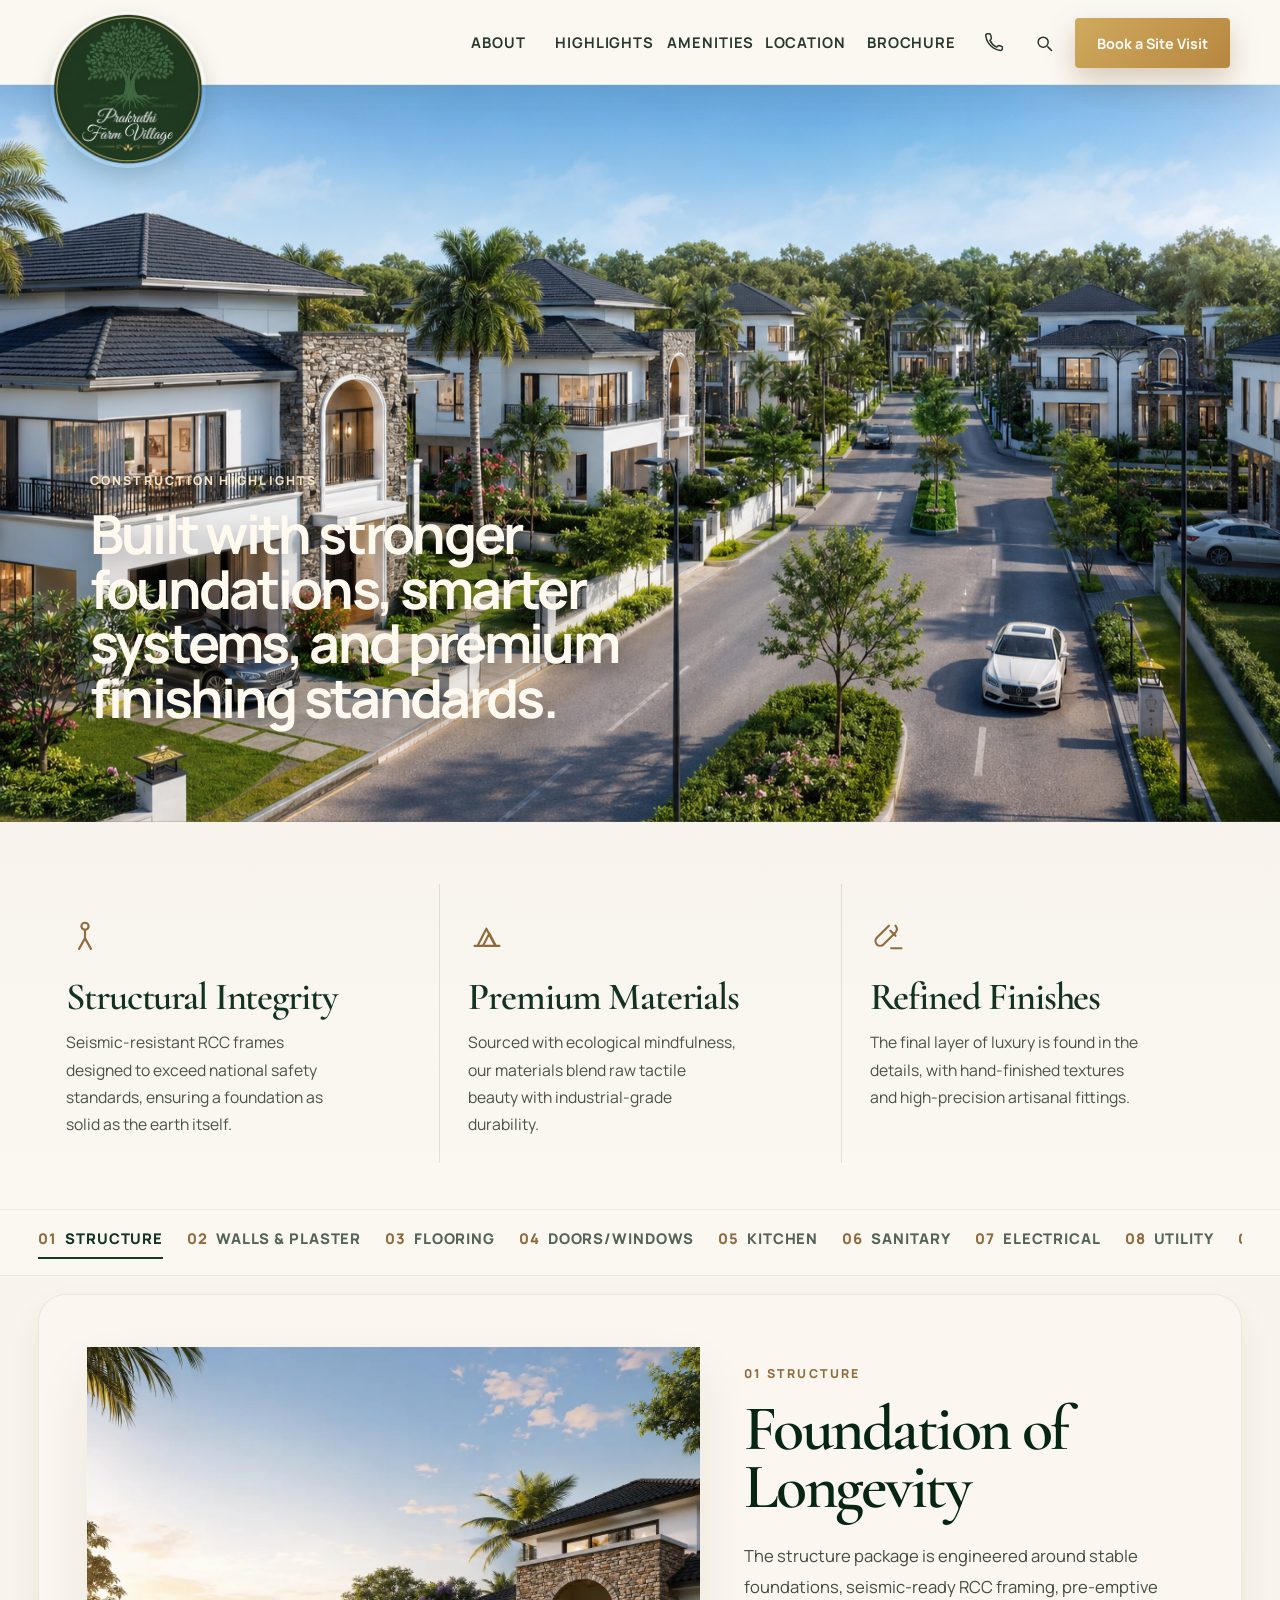
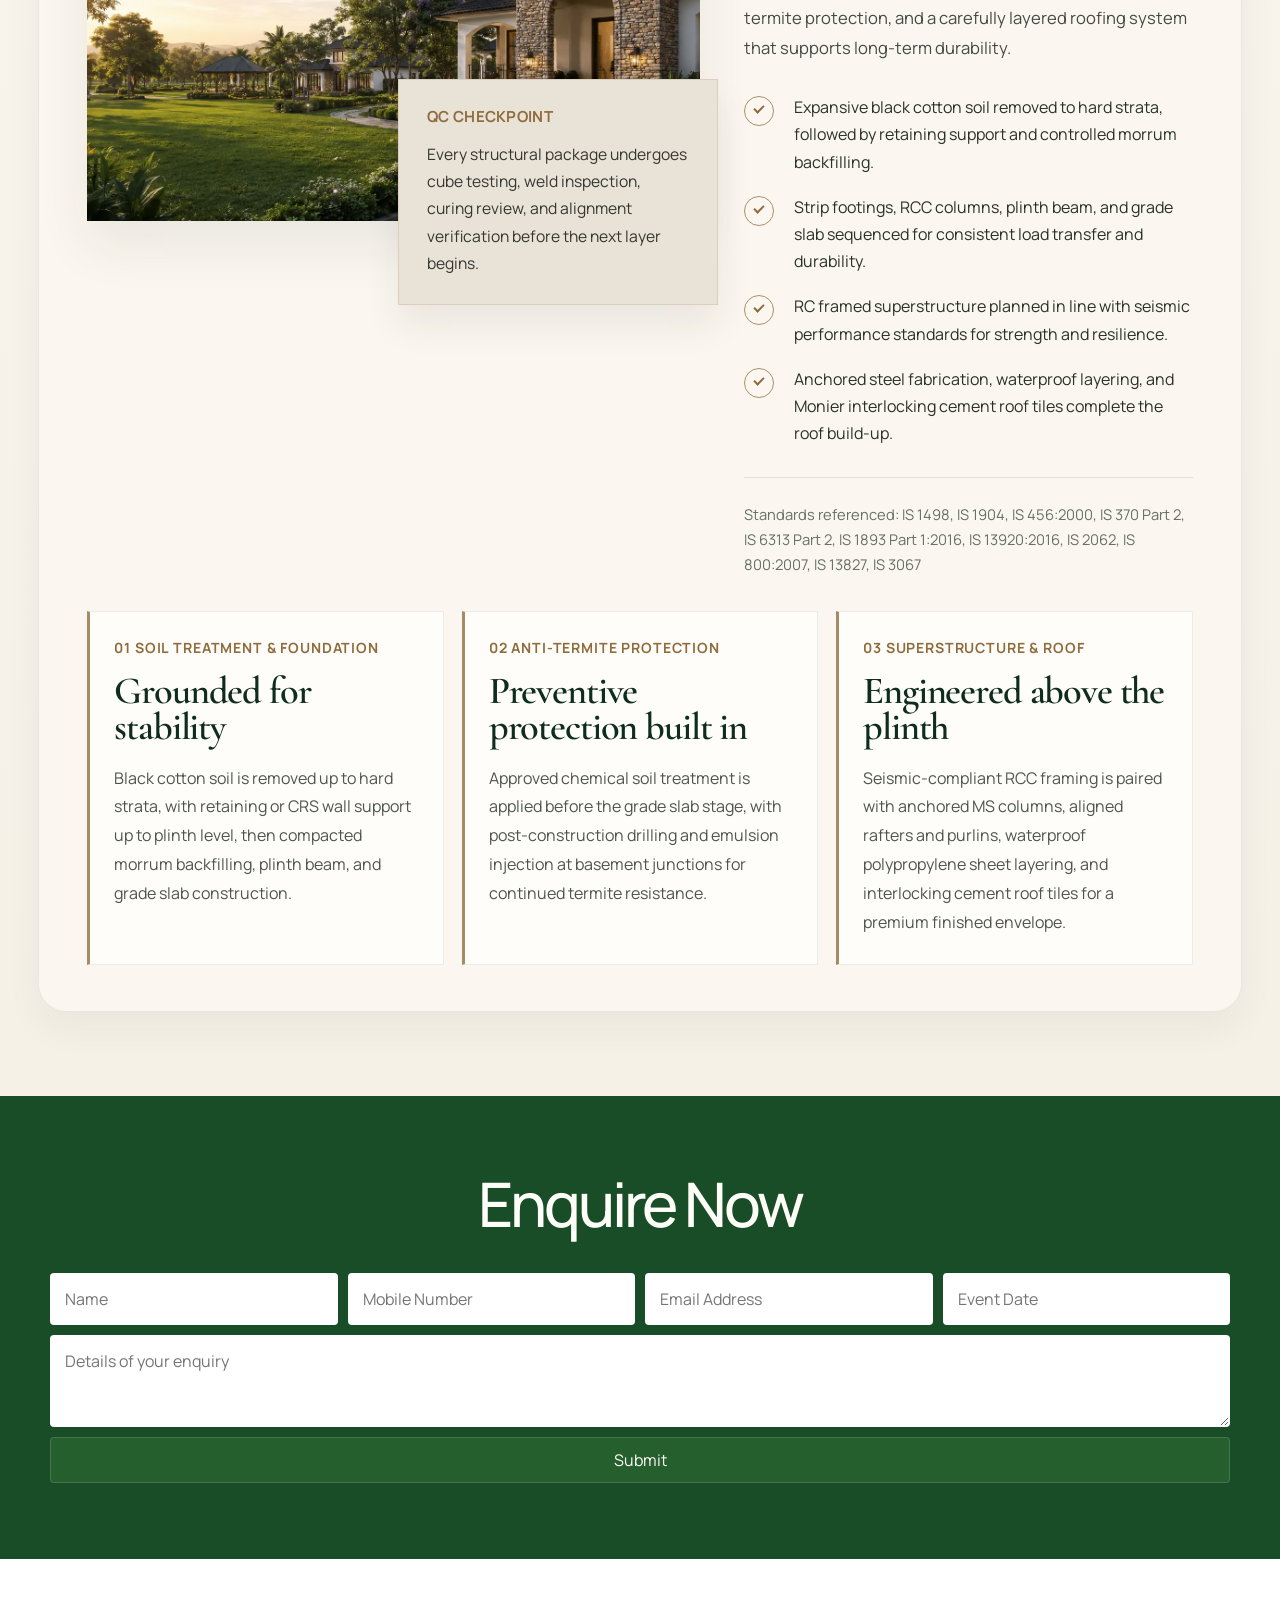
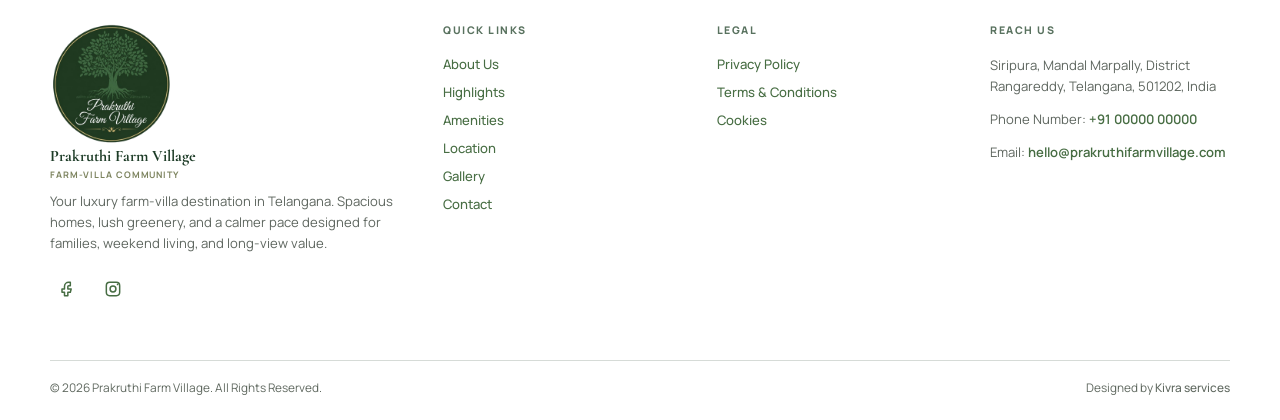
==== commit 9cde36b2: "Refine highlights page layouts" ====
--- a/highlights.html
+++ b/highlights.html
@@ -90,8 +90,59 @@
         </div>
       </section>
 
+      <section class="section highlights-pillars-section">
+        <div class="highlights-full-width-shell">
+          <div class="highlights-pillars">
+            <article class="highlights-pillar">
+              <span class="highlights-pillar-icon" aria-hidden="true">
+                <svg viewBox="0 0 32 32" fill="none">
+                  <circle cx="16" cy="7" r="3" />
+                  <path d="M16 10v7" />
+                  <path d="M11 26l5-9 5 9" />
+                </svg>
+              </span>
+              <h2>Structural Integrity</h2>
+              <p>
+                Seismic-resistant RCC frames designed to exceed national safety standards,
+                ensuring a foundation as solid as the earth itself.
+              </p>
+            </article>
+
+            <article class="highlights-pillar">
+              <span class="highlights-pillar-icon" aria-hidden="true">
+                <svg viewBox="0 0 32 32" fill="none">
+                  <path d="M8 23.5 15.5 9l7.5 14.5" />
+                  <path d="M12.5 23.5 18 13l5.5 10.5" />
+                  <path d="M5.5 23.5h21" />
+                </svg>
+              </span>
+              <h2>Premium Materials</h2>
+              <p>
+                Sourced with ecological mindfulness, our materials blend raw tactile beauty
+                with industrial-grade durability.
+              </p>
+            </article>
+
+            <article class="highlights-pillar">
+              <span class="highlights-pillar-icon" aria-hidden="true">
+                <svg viewBox="0 0 32 32" fill="none">
+                  <path d="M21.5 6.5a4 4 0 0 1 0 5.7L11.3 22.4a4 4 0 0 1-5.6-5.7L15.9 6.5" />
+                  <path d="M17.2 10.8 21.5 15" />
+                  <path d="M17.8 25.5h8.7" />
+                </svg>
+              </span>
+              <h2>Refined Finishes</h2>
+              <p>
+                The final layer of luxury is found in the details, with hand-finished
+                textures and high-precision artisanal fittings.
+              </p>
+            </article>
+          </div>
+        </div>
+      </section>
+
       <section class="highlights-spec-nav-section">
-        <div class="container">
+        <div class="highlights-full-width-shell">
           <div class="highlights-spec-nav" role="tablist" aria-label="Highlights sections">
             <button
               class="highlights-spec-tab is-active"
@@ -100,7 +151,8 @@
               aria-selected="true"
               data-highlight-target="structure"
             >
-              1. Structure
+              <span class="highlights-spec-index">01</span>
+              <span class="highlights-spec-label">Structure</span>
             </button>
             <button
               class="highlights-spec-tab"
@@ -109,7 +161,8 @@
               aria-selected="false"
               data-highlight-target="walls"
             >
-              2. Walls &amp; Plaster
+              <span class="highlights-spec-index">02</span>
+              <span class="highlights-spec-label">Walls &amp; Plaster</span>
             </button>
             <button
               class="highlights-spec-tab"
@@ -118,7 +171,8 @@
               aria-selected="false"
               data-highlight-target="flooring"
             >
-              3. Flooring &amp; Tiling
+              <span class="highlights-spec-index">03</span>
+              <span class="highlights-spec-label">Flooring</span>
             </button>
             <button
               class="highlights-spec-tab"
@@ -127,7 +181,8 @@
               aria-selected="false"
               data-highlight-target="openings"
             >
-              4. Doors &amp; Windows
+              <span class="highlights-spec-index">04</span>
+              <span class="highlights-spec-label">Doors/Windows</span>
             </button>
             <button
               class="highlights-spec-tab"
@@ -136,7 +191,8 @@
               aria-selected="false"
               data-highlight-target="kitchen"
             >
-              5. Kitchen
+              <span class="highlights-spec-index">05</span>
+              <span class="highlights-spec-label">Kitchen</span>
             </button>
             <button
               class="highlights-spec-tab"
@@ -145,7 +201,8 @@
               aria-selected="false"
               data-highlight-target="bathrooms"
             >
-              6. Bathrooms &amp; Plumbing
+              <span class="highlights-spec-index">06</span>
+              <span class="highlights-spec-label">Sanitary</span>
             </button>
             <button
               class="highlights-spec-tab"
@@ -154,7 +211,8 @@
               aria-selected="false"
               data-highlight-target="electrical"
             >
-              7. Electrical
+              <span class="highlights-spec-index">07</span>
+              <span class="highlights-spec-label">Electrical</span>
             </button>
             <button
               class="highlights-spec-tab"
@@ -163,7 +221,8 @@
               aria-selected="false"
               data-highlight-target="utilities"
             >
-              8. Utilities &amp; Backup
+              <span class="highlights-spec-index">08</span>
+              <span class="highlights-spec-label">Utility</span>
             </button>
             <button
               class="highlights-spec-tab"
@@ -172,7 +231,8 @@
               aria-selected="false"
               data-highlight-target="amenity-specs"
             >
-              9. Amenities
+              <span class="highlights-spec-index">09</span>
+              <span class="highlights-spec-label">Amenities</span>
             </button>
             <button
               class="highlights-spec-tab"
@@ -181,269 +241,496 @@
               aria-selected="false"
               data-highlight-target="finishes"
             >
-              10. Finishes
+              <span class="highlights-spec-index">10</span>
+              <span class="highlights-spec-label">Finishes</span>
             </button>
           </div>
         </div>
       </section>
 
       <section class="section highlights-detail-section">
-        <div class="container">
+        <div class="highlights-full-width-shell">
           <div class="highlights-content">
-            <article class="highlights-block is-active" id="structure" data-highlight-panel role="tabpanel">
-              <div class="highlights-block-heading">
-                <p class="eyebrow">01</p>
-                <h2>Structure, Foundation &amp; Roof</h2>
-                <p>
-                  The structural package is planned around stable foundations, anti-termite
-                  protection, RCC performance, and a carefully layered steel-and-tile roofing
-                  system.
-                </p>
-              </div>
-
-              <div class="highlights-subgrid">
-                <section class="highlights-panel">
-                  <h3>Soil Treatment &amp; Foundation</h3>
-                  <ul>
-                    <li>Expansive black cotton soil removed up to hard strata, approximately 6 feet, for structural stability.</li>
-                    <li>Retaining wall or CRS wall provided to plinth level based on soil conditions.</li>
-                    <li>Strip footings executed on hard strata with RCC columns raised up to plinth level.</li>
-                    <li>Controlled morrum backfilling in compacted layers followed by RCC plinth beam and grade slab.</li>
-                  </ul>
-                  <p class="highlights-code">Standards referenced: IS 1498, IS 1904, IS 456:2000, IS 370 Part 2</p>
-                </section>
-
-                <section class="highlights-panel">
-                  <h3>Anti-Termite Treatment</h3>
-                  <ul>
-                    <li>Pre-construction soil treatment with approved chemicals before the grade slab stage.</li>
-                    <li>Treatment planned as per IS 6313 Part 2 for protection against subterranean termites.</li>
-                    <li>Post-construction drilling at basement junctions with chemical emulsion injection at regular intervals.</li>
-                  </ul>
-                </section>
-
-                <section class="highlights-panel">
-                  <h3>Superstructure, Steel &amp; Roofing</h3>
-                  <ul>
-                    <li>RC framed structure designed in line with seismic compliance requirements for strength and durability.</li>
-                    <li>Anchored MS columns with J-bolts, aligned ridge members, rafters, tie beams, and purlins.</li>
-                    <li>12mm V-board sheets at ridge and tie beam joints with aluminium purlins.</li>
-                    <li>Waterproof polypropylene sheets with sealed overlaps, Monier interlocking cement roof tiles, ridge tiles, mortar capping, and waterproofing at joints.</li>
-                  </ul>
-                  <p class="highlights-code">Standards referenced: IS 456:2000, IS 1893 Part 1:2016, IS 13920:2016, IS 2062, IS 800:2007, IS 13827, IS 3067</p>
-                </section>
-
-                <section class="highlights-panel highlights-qc-panel">
-                  <h3>Quality Control</h3>
-                  <ul>
-                    <li>Third-party or in-house cube testing for concrete.</li>
-                    <li>Welding inspection for fabricated joints.</li>
-                    <li>Curing quality and alignment verification before finishing.</li>
-                  </ul>
-                </section>
-              </div>
-            </article>
-
-            <article class="highlights-block" id="walls" data-highlight-panel role="tabpanel" hidden>
-              <div class="highlights-block-heading">
-                <p class="eyebrow">02</p>
-                <h2>Walls, Plaster &amp; Exterior Finish</h2>
-                <p>
-                  Masonry, plastering, reinforcement bands, and waterproof exterior treatments are
-                  planned to support durability, thermal comfort, and crack resistance.
-                </p>
-              </div>
-
-              <div class="highlights-subgrid">
-                <section class="highlights-panel">
-                  <h3>Exterior Walls</h3>
-                  <ul>
-                    <li>Red brick masonry built over a concrete DPC bed for damp protection.</li>
-                    <li>9-inch thick external walls planned for strength and thermal insulation.</li>
-                    <li>Concrete stiffener bands at every 1.0m height for uniform load transfer and improved crack resistance.</li>
-                    <li>Double coat cement plaster at approximately 18 to 20mm total thickness.</li>
-                  </ul>
-                  <p class="highlights-code">Standards referenced: IS 1077, IS 2212, IS 2185 Part 1 &amp; 2, IS 456:2000, IS 1542</p>
-                </section>
-
-                <section class="highlights-panel">
-                  <h3>Interior Walls</h3>
-                  <ul>
-                    <li>4-inch thick internal brick partition walls.</li>
-                    <li>Single coat cement plaster around 12 to 15mm thick.</li>
-                    <li>Final putty or skim coat preparation for primer and emulsion finish.</li>
-                  </ul>
-                </section>
-
-                <section class="highlights-panel">
-                  <h3>Boundary Wall</h3>
-                  <ul>
-                    <li>RCC columns with masonry infill on a concrete DPC bed.</li>
-                    <li>Concrete stiffener bands at 1.0m intervals for added stability.</li>
-                    <li>15 to 18mm cement mortar plaster on both sides with exterior waterproof paint.</li>
-                    <li>Expansion joints to absorb thermal movement and reduce surface cracking.</li>
-                  </ul>
-                </section>
-
-                <section class="highlights-panel highlights-qc-panel">
-                  <h3>Quality Control</h3>
-                  <ul>
-                    <li>Plaster thickness measured against specification.</li>
-                    <li>Surface evenness checked during finishing.</li>
-                    <li>Paint adhesion and moisture resistance verified.</li>
-                  </ul>
-                </section>
-              </div>
-            </article>
-
-            <article class="highlights-block" id="flooring" data-highlight-panel role="tabpanel" hidden>
-              <div class="highlights-block-heading">
-                <p class="eyebrow">03</p>
-                <h2>Flooring &amp; Tiling</h2>
-                <p>
-                  Flooring is organized by area use, balancing premium visual finish with wet-area
-                  safety, drainage, and long-term durability.
-                </p>
-              </div>
-
-              <div class="highlights-table">
-                <div class="highlights-table-row">
-                  <div><strong>Living / Dining / Lounge</strong></div>
-                  <div>Premium vitrified, large format 800×800mm or 600×600mm, polished finish aligned with project theme.</div>
+            <article
+              class="highlights-block highlights-structure-block is-active"
+              id="structure"
+              data-highlight-panel
+              role="tabpanel"
+            >
+              <div class="structure-hero-grid">
+                <div class="structure-visual-stack">
+                  <figure class="structure-visual-frame">
+                    <img
+                      src="images/hero1.webp"
+                      alt="Luxury villa exterior representing the structural quality of Prakruthi Farm Village"
+                      decoding="async"
+                    />
+                  </figure>
+
+                  <aside class="structure-qc-card">
+                    <p class="structure-qc-label">QC checkpoint</p>
+                    <p>
+                      Every structural package undergoes cube testing, weld inspection, curing
+                      review, and alignment verification before the next layer begins.
+                    </p>
+                  </aside>
                 </div>
-                <div class="highlights-table-row">
-                  <div><strong>Bedrooms</strong></div>
-                  <div>Matching premium vitrified flooring, with optional tile or wood-finish skirting depending on final finish.</div>
+
+                <div class="structure-copy-column">
+                  <p class="eyebrow">01 Structure</p>
+                  <h2>Foundation of Longevity</h2>
+                  <p class="structure-intro">
+                    The structure package is engineered around stable foundations, seismic-ready
+                    RCC framing, pre-emptive termite protection, and a carefully layered roofing
+                    system that supports long-term durability.
+                  </p>
+
+                  <ul class="structure-key-list">
+                    <li>Expansive black cotton soil removed to hard strata, followed by retaining support and controlled morrum backfilling.</li>
+                    <li>Strip footings, RCC columns, plinth beam, and grade slab sequenced for consistent load transfer and durability.</li>
+                    <li>RC framed superstructure planned in line with seismic performance standards for strength and resilience.</li>
+                    <li>Anchored steel fabrication, waterproof layering, and Monier interlocking cement roof tiles complete the roof build-up.</li>
+                  </ul>
+
+                  <div class="structure-standard-strip">
+                    Standards referenced: IS 1498, IS 1904, IS 456:2000, IS 370 Part 2, IS 6313
+                    Part 2, IS 1893 Part 1:2016, IS 13920:2016, IS 2062, IS 800:2007, IS 13827,
+                    IS 3067
+                  </div>
                 </div>
-                <div class="highlights-table-row">
-                  <div><strong>Kitchens &amp; Utility</strong></div>
-                  <div>Vitrified tile with anti-skid ceramic or vitrified options and dado up to 600mm above the platform.</div>
+              </div>
+
+              <div class="structure-detail-grid">
+                <section class="structure-detail-card">
+                  <p class="structure-detail-index">01 Soil Treatment &amp; Foundation</p>
+                  <h3>Grounded for stability</h3>
+                  <p>
+                    Black cotton soil is removed up to hard strata, with retaining or CRS wall
+                    support up to plinth level, then compacted morrum backfilling, plinth beam,
+                    and grade slab construction.
+                  </p>
+                </section>
+
+                <section class="structure-detail-card">
+                  <p class="structure-detail-index">02 Anti-Termite Protection</p>
+                  <h3>Preventive protection built in</h3>
+                  <p>
+                    Approved chemical soil treatment is applied before the grade slab stage, with
+                    post-construction drilling and emulsion injection at basement junctions for
+                    continued termite resistance.
+                  </p>
+                </section>
+
+                <section class="structure-detail-card">
+                  <p class="structure-detail-index">03 Superstructure &amp; Roof</p>
+                  <h3>Engineered above the plinth</h3>
+                  <p>
+                    Seismic-compliant RCC framing is paired with anchored MS columns, aligned
+                    rafters and purlins, waterproof polypropylene sheet layering, and interlocking
+                    cement roof tiles for a premium finished envelope.
+                  </p>
+                </section>
+              </div>
+            </article>
+
+            <article
+              class="highlights-block highlights-walls-block"
+              id="walls"
+              data-highlight-panel
+              role="tabpanel"
+              hidden
+            >
+              <div class="walls-top-grid">
+                <div class="walls-copy-stack">
+                  <p class="eyebrow">02 Walls &amp; Plaster</p>
+                  <h2>Masonry &amp; Envelope Integrity</h2>
+                  <p class="walls-intro">
+                    Masonry, plastering, reinforcement bands, and waterproof exterior treatments
+                    are composed as one complete envelope system to support durability, thermal
+                    comfort, and crack resistance.
+                  </p>
+
+                  <ul class="walls-key-list">
+                    <li>Exterior walls use red brick masonry over a concrete DPC bed for damp resistance and long-term stability.</li>
+                    <li>9-inch outer wall thickness and concrete stiffener bands are planned to improve load transfer and thermal control.</li>
+                    <li>Interior partitions receive measured plaster thickness followed by putty-ready finishing for a refined final surface.</li>
+                    <li>Boundary wall construction includes waterproof paint, expansion joints, and reinforced infill for lasting performance.</li>
+                  </ul>
+
+                  <div class="walls-standard-strip">
+                    Standards referenced: IS 1077, IS 2212, IS 2185 Part 1 &amp; 2, IS 456:2000,
+                    IS 1542
+                  </div>
                 </div>
-                <div class="highlights-table-row">
-                  <div><strong>Bathrooms &amp; Wet Areas</strong></div>
-                  <div>Vitrified or anti-skid ceramic flooring with wall tile dado up to approximately 1.2m to 1.5m.</div>
+
+                <figure class="walls-material-frame">
+                  <img
+                    src="images/image.webp"
+                    alt="Premium villa facade highlighting exterior wall finishes and masonry character"
+                    decoding="async"
+                  />
+                </figure>
+              </div>
+
+              <div class="walls-lower-grid">
+                <section class="walls-feature-card">
+                  <p class="walls-feature-index">Exterior Walls</p>
+                  <h3>Protected from the outside in</h3>
+                  <p>
+                    Red brick masonry is laid over a concrete DPC bed, with 9-inch external wall
+                    thickness, concrete stiffener bands at 1.0m intervals, and double coat cement
+                    plaster at approximately 18 to 20mm total thickness.
+                  </p>
+                </section>
+
+                <section class="walls-feature-card">
+                  <p class="walls-feature-index">Interior Walls</p>
+                  <h3>Calm surfaces within</h3>
+                  <p>
+                    Internal partition walls use 4-inch brick masonry with single coat cement
+                    plaster around 12 to 15mm, then putty or skim coat preparation for a uniform
+                    primer-and-emulsion-ready finish.
+                  </p>
+                </section>
+
+                <section class="walls-boundary-panel">
+                  <p class="walls-feature-index">Boundary Wall &amp; QC</p>
+                  <h3>Perimeter built with discipline</h3>
+                  <p>
+                    RCC columns with masonry infill, stiffener bands, cement mortar plaster on
+                    both sides, waterproof exterior paint, and expansion joints help absorb thermal
+                    movement while maintaining edge-to-edge consistency.
+                  </p>
+
+                  <div class="walls-chip-grid">
+                    <div class="walls-chip">
+                      <strong>Surface Evenness</strong>
+                      <span>Checked during finishing</span>
+                    </div>
+                    <div class="walls-chip">
+                      <strong>Paint Adhesion</strong>
+                      <span>Verified for moisture resistance</span>
+                    </div>
+                    <div class="walls-chip">
+                      <strong>Plaster Depth</strong>
+                      <span>Measured against specification</span>
+                    </div>
+                  </div>
+                </section>
+              </div>
+            </article>
+
+            <article
+              class="highlights-block highlights-flooring-block"
+              id="flooring"
+              data-highlight-panel
+              role="tabpanel"
+              hidden
+            >
+              <div class="flooring-showcase-grid">
+                <div class="flooring-main-column">
+                  <p class="eyebrow">03 Flooring &amp; Tiling</p>
+                  <h2>Tactile Grandeur</h2>
+                  <p class="flooring-intro">
+                    Flooring is organized by area use, balancing premium visual finish with
+                    wet-area safety, drainage, and long-term durability across both interior and
+                    exterior touchpoints.
+                  </p>
+
+                  <figure class="flooring-main-visual">
+                    <img
+                      src="images/image.webp"
+                      alt="Premium villa arrival paving and exterior flooring finish"
+                      decoding="async"
+                    />
+                  </figure>
+
+                  <div class="flooring-card-grid">
+                    <article class="flooring-card">
+                      <h3>Living / Dining / Lounge</h3>
+                      <p>
+                        Premium vitrified flooring in large 800×800mm or 600×600mm formats with a
+                        polished finish aligned to the overall project palette.
+                      </p>
+                    </article>
+
+                    <article class="flooring-card">
+                      <h3>Bedrooms</h3>
+                      <p>
+                        Matching premium vitrified flooring with the option for tile or wood-finish
+                        skirting depending on the final interior language.
+                      </p>
+                    </article>
+
+                    <article class="flooring-card">
+                      <h3>Veranda</h3>
+                      <p>
+                        Anti-skid tiles or full-body vitrified finish with proper slope planning
+                        and drainage protection for outdoor use.
+                      </p>
+                    </article>
+                  </div>
                 </div>
-                <div class="highlights-table-row">
-                  <div><strong>Veranda</strong></div>
-                  <div>Anti-skid tiles or full-body vitrified finish with proper slope and drainage protection.</div>
+
+                <aside class="flooring-spec-panel">
+                  <p class="flooring-spec-index">Wet-area performance</p>
+                  <h3>Precision Underfoot</h3>
+
+                  <figure class="flooring-spec-visual">
+                    <img
+                      src="images/amenity1.webp"
+                      alt="Poolside deck and wet-area surface finish"
+                      decoding="async"
+                    />
+                  </figure>
+
+                  <div class="flooring-spec-rows">
+                    <div class="flooring-spec-row">
+                      <span>Kitchens &amp; Utility</span>
+                      <strong>Vitrified / anti-skid with dado up to 600mm</strong>
+                    </div>
+                    <div class="flooring-spec-row">
+                      <span>Bathrooms &amp; Wet Areas</span>
+                      <strong>Anti-skid finish with tile dado up to 1.2m-1.5m</strong>
+                    </div>
+                    <div class="flooring-spec-row">
+                      <span>Quality Control</span>
+                      <strong>Level checks, joint spacers, adhesive and curing verification</strong>
+                    </div>
+                  </div>
+
+                  <p class="flooring-spec-standards">
+                    Standards referenced: IS 13755, IS 15622, IS 13829
+                  </p>
+                </aside>
+              </div>
+            </article>
+
+            <article
+              class="highlights-block highlights-openings-block"
+              id="openings"
+              data-highlight-panel
+              role="tabpanel"
+              hidden
+            >
+              <div class="openings-hero-grid">
+                <div class="openings-visual-stack">
+                  <figure class="openings-main-visual">
+                    <img
+                      src="images/hero1.webp"
+                      alt="Luxury villa glazing and entrance composition"
+                      decoding="async"
+                    />
+                  </figure>
+
+                  <aside class="openings-qc-card">
+                    <p class="openings-qc-label">QC checkpoint</p>
+                    <p>
+                      Door alignment, shutter movement, hardware tightening, and glass edge
+                      sealing are reviewed before handover.
+                    </p>
+                  </aside>
                 </div>
-              </div>
-
-              <section class="highlights-panel highlights-qc-panel">
-                <h3>Quality Control</h3>
-                <ul>
-                  <li>Tile alignment and slopes checked with spirit level.</li>
-                  <li>Joint spacers used for consistency.</li>
-                  <li>Adhesive setting and curing verified before handover.</li>
-                </ul>
-                <p class="highlights-code">Standards referenced: IS 13755, IS 15622, IS 13829</p>
-              </section>
-            </article>
-
-            <article class="highlights-block" id="openings" data-highlight-panel role="tabpanel" hidden>
-              <div class="highlights-block-heading">
-                <p class="eyebrow">04</p>
-                <h2>Doors, Windows &amp; Glazing</h2>
-                <p>
-                  Door and window specifications focus on durability, smooth operation, premium
-                  appearance, and better light and sound performance where needed.
-                </p>
-              </div>
-
-              <div class="highlights-subgrid">
-                <section class="highlights-panel">
-                  <h3>Main Entrance &amp; Internal Doors</h3>
-                  <ul>
-                    <li>Main door with solid hardwood or engineered wood frame and veneer finish.</li>
-                    <li>Quality hardware package including locks, hinges, handles, and deadbolt.</li>
-                    <li>Internal flush doors with veneer or laminate finish.</li>
-                  </ul>
-                  <p class="highlights-code">Standards referenced: IS 2202 Part 1 &amp; 2, IS 6245</p>
-                </section>
-
-                <section class="highlights-panel">
-                  <h3>Windows &amp; Glass</h3>
-                  <ul>
-                    <li>uPVC window frames in sliding or casement configuration as per design.</li>
-                    <li>Mosquito mesh provision included.</li>
-                    <li>Tempered glass for large windows and double-glazed units for larger openings or sound insulation zones.</li>
-                  </ul>
-                  <p class="highlights-code">Standards referenced: IS 2835, IS 3548</p>
-                </section>
-
-                <section class="highlights-panel highlights-qc-panel">
-                  <h3>Quality Control</h3>
-                  <ul>
-                    <li>Door alignment and shutter movement checked.</li>
-                    <li>Hardware tightening verified.</li>
-                    <li>Glass inspected for cracks and sealed at edges.</li>
-                  </ul>
-                </section>
-              </div>
-            </article>
-
-            <article class="highlights-block" id="kitchen" data-highlight-panel role="tabpanel" hidden>
-              <div class="highlights-block-heading">
-                <p class="eyebrow">05</p>
-                <h2>Kitchen &amp; Countertops</h2>
-                <p>
-                  The kitchen package is planned around durable countertops, practical utility
-                  points, and a cleaner daily-use workflow.
-                </p>
-              </div>
-
-              <div class="highlights-subgrid">
-                <section class="highlights-panel">
-                  <h3>Counter, Sink &amp; Fittings</h3>
-                  <ul>
-                    <li>Granite or quartz countertops, approximately 20 to 30mm thick, with polished edges.</li>
-                    <li>Stainless steel under-mount sink in single or double bowl options depending on layout.</li>
-                    <li>Provision for chimney or exhaust, dishwasher or washing machine, and water purifier.</li>
-                  </ul>
-                  <p class="highlights-code">Standards referenced: IS 1062, IS 303, IS 1237</p>
-                </section>
-
-                <section class="highlights-panel highlights-qc-panel">
-                  <h3>Quality Control</h3>
-                  <ul>
-                    <li>Counter slope checked.</li>
-                    <li>Cabinet alignment verified.</li>
-                    <li>Sink leakages tested and hardware load checked.</li>
-                  </ul>
-                </section>
-              </div>
-            </article>
-
-            <article class="highlights-block" id="bathrooms" data-highlight-panel role="tabpanel" hidden>
-              <div class="highlights-block-heading">
-                <p class="eyebrow">06</p>
-                <h2>Sanitary, Plumbing &amp; Bathrooms</h2>
-                <p>
-                  Bathroom and plumbing specifications combine premium sanitary selections with
-                  concealed service routing and durable drainage systems.
-                </p>
-              </div>
-
-              <div class="highlights-subgrid">
-                <section class="highlights-panel">
-                  <h3>Sanitary Ware &amp; CP Fittings</h3>
-                  <ul>
-                    <li>Wall-hung, counter, or under-counter wash basins depending on location.</li>
-                    <li>Western WC with dual flush and premium brand selections such as Jaquar or CERA.</li>
-                    <li>Premium chrome-plated, brushed, or matte black mixers, showers, and taps.</li>
-                  </ul>
-                  <p class="highlights-code">Standards referenced: IS 1742, IS 10144</p>
-                </section>
-
-                <section class="highlights-panel">
-                  <h3>Plumbing &amp; Drainage</h3>
-                  <ul>
-                    <li>Concealed CPVC or PVC plumbing as per certified material standards.</li>
-                    <li>Sewer drainage in PVC or HDPE.</li>
-                    <li>Rainwater lines planned in line with regulatory requirements.</li>
-                  </ul>
-                  <p class="highlights-code">Standards referenced: IS 4985, IS 1785</p>
-                </section>
+
+                <div class="openings-copy-column">
+                  <p class="eyebrow">04 Doors, Windows &amp; Glazing</p>
+                  <h2>Framed for Light &amp; Poise</h2>
+                  <p class="openings-intro">
+                    Door and window specifications are selected to balance smooth daily operation,
+                    refined appearance, reliable hardware, and better light, ventilation, and sound
+                    control where needed.
+                  </p>
+
+                  <ul class="openings-key-list">
+                    <li>Main entrance doors use solid hardwood or engineered wood framing with veneer finish and a complete premium hardware package.</li>
+                    <li>Internal flush doors continue the finish language with veneer or laminate skins for a consistent interior look.</li>
+                    <li>uPVC sliding or casement windows are planned with mosquito mesh provision for practical everyday comfort.</li>
+                    <li>Tempered and double-glazed units are used where larger openings or better sound insulation are required.</li>
+                  </ul>
+
+                  <div class="openings-standard-strip">
+                    Standards referenced: IS 2202 Part 1 &amp; 2, IS 6245, IS 2835, IS 3548
+                  </div>
+                </div>
+              </div>
+
+              <div class="openings-lower-grid">
+                <section class="openings-detail-card">
+                  <p class="openings-detail-index">Main Entrance &amp; Internal Doors</p>
+                  <h3>Crafted points of arrival</h3>
+                  <p>
+                    Main doors combine hardwood or engineered wood frames, veneer finish, locks,
+                    hinges, handles, and deadbolt-ready hardware, while internal flush doors retain
+                    the same premium language through veneer or laminate finishes.
+                  </p>
+                </section>
+
+                <section class="openings-detail-card">
+                  <p class="openings-detail-index">Windows &amp; Glass</p>
+                  <h3>Openings tuned for comfort</h3>
+                  <p>
+                    uPVC frames in sliding or casement configurations, mosquito mesh provision,
+                    tempered glass for larger windows, and double-glazed units where acoustic
+                    performance is needed create a more composed living environment.
+                  </p>
+                </section>
+              </div>
+            </article>
+
+            <article
+              class="highlights-block highlights-kitchen-block"
+              id="kitchen"
+              data-highlight-panel
+              role="tabpanel"
+              hidden
+            >
+              <div class="kitchen-showcase-grid">
+                <div class="kitchen-copy-column">
+                  <p class="eyebrow">05 Culinary Space</p>
+                  <h2>The Gastronomic Hub</h2>
+                  <p class="kitchen-intro">
+                    The kitchen package is planned around durable countertops, efficient utility
+                    points, and a polished everyday workflow that feels premium in use as well as
+                    in finish.
+                  </p>
+
+                  <div class="kitchen-feature-list">
+                    <article class="kitchen-feature-item">
+                      <span class="kitchen-feature-icon" aria-hidden="true">
+                        <svg viewBox="0 0 32 32" fill="none">
+                          <path d="M7 9.5h18" />
+                          <path d="M9 13h14" />
+                          <path d="M8 22.5h16" />
+                          <path d="M11 9.5v13" />
+                          <path d="M21 9.5v13" />
+                        </svg>
+                      </span>
+                      <div>
+                        <h3>Countertop</h3>
+                        <p>Granite or quartz slab, approximately 20 to 30mm thick, with polished edges.</p>
+                      </div>
+                    </article>
+
+                    <article class="kitchen-feature-item">
+                      <span class="kitchen-feature-icon" aria-hidden="true">
+                        <svg viewBox="0 0 32 32" fill="none">
+                          <path d="M8 12h16v10H8z" />
+                          <path d="M12 12V9h8v3" />
+                          <path d="M16 15.5v3" />
+                        </svg>
+                      </span>
+                      <div>
+                        <h3>Sink</h3>
+                        <p>Stainless steel under-mount sink in single or double bowl configurations depending on layout.</p>
+                      </div>
+                    </article>
+
+                    <article class="kitchen-feature-item">
+                      <span class="kitchen-feature-icon" aria-hidden="true">
+                        <svg viewBox="0 0 32 32" fill="none">
+                          <path d="M9 8.5h14v15H9z" />
+                          <path d="M13 12.5h6" />
+                          <path d="M13 16.5h6" />
+                          <path d="M13 20.5h4" />
+                        </svg>
+                      </span>
+                      <div>
+                        <h3>Utility Provision</h3>
+                        <p>Provision for chimney or exhaust, dishwasher or washing machine, and water purifier.</p>
+                      </div>
+                    </article>
+                  </div>
+                </div>
+
+                <div class="kitchen-visual-column">
+                  <figure class="kitchen-main-visual">
+                    <img
+                      src="images/reception.webp"
+                      alt="Premium interior palette representing the refined kitchen finish direction"
+                      decoding="async"
+                    />
+                  </figure>
+
+                  <div class="kitchen-qc-strip">
+                    <p class="kitchen-qc-title">Quality Control</p>
+                    <p>
+                      Counter slope checked, cabinet alignment verified, and sink leakage plus
+                      hardware load tested before handover.
+                    </p>
+                    <p class="kitchen-standards">Standards referenced: IS 1062, IS 303, IS 1237</p>
+                  </div>
+                </div>
+              </div>
+            </article>
+
+            <article
+              class="highlights-block highlights-bathrooms-block"
+              id="bathrooms"
+              data-highlight-panel
+              role="tabpanel"
+              hidden
+            >
+              <div class="bathrooms-showcase-grid">
+                <div class="bathrooms-copy-column">
+                  <p class="eyebrow">06 Sanitary, Plumbing &amp; Bathrooms</p>
+                  <h2>Spa-Grade Living</h2>
+                  <p class="bathrooms-intro">
+                    Bathroom and plumbing specifications combine premium sanitary selections,
+                    concealed service routing, and durable drainage systems for a cleaner, more
+                    reliable daily experience.
+                  </p>
+
+                  <div class="bathrooms-feature-list">
+                    <article class="bathrooms-feature-item">
+                      <span class="bathrooms-feature-icon" aria-hidden="true">
+                        <svg viewBox="0 0 32 32" fill="none">
+                          <path d="M9 23h14" />
+                          <path d="M12 23v-8a4 4 0 1 1 8 0v8" />
+                          <path d="M16 8v4" />
+                        </svg>
+                      </span>
+                      <div>
+                        <h3>Sanitary Ware</h3>
+                        <p>Wall-hung, counter, or under-counter wash basins with Western WC and dual-flush provisions.</p>
+                      </div>
+                    </article>
+
+                    <article class="bathrooms-feature-item">
+                      <span class="bathrooms-feature-icon" aria-hidden="true">
+                        <svg viewBox="0 0 32 32" fill="none">
+                          <path d="M9 10h10" />
+                          <path d="M19 10c0 6-2 10-6 10" />
+                          <path d="M21 7l4 4-8 8" />
+                        </svg>
+                      </span>
+                      <div>
+                        <h3>CP Fittings</h3>
+                        <p>Premium chrome-plated, brushed, or matte black mixers, showers, and taps from trusted brands.</p>
+                      </div>
+                    </article>
+                  </div>
+                </div>
+
+                <div class="bathrooms-visual-column">
+                  <figure class="bathrooms-main-visual">
+                    <img
+                      src="images/guestroom.webp"
+                      alt="Premium interior mood representing the sanitary and bathroom finish language"
+                      decoding="async"
+                    />
+                  </figure>
+
+                  <div class="bathrooms-qc-strip">
+                    <p class="bathrooms-qc-title">Plumbing &amp; Drainage</p>
+                    <p>
+                      Concealed CPVC or PVC plumbing, sewer drainage in PVC or HDPE, and rainwater
+                      lines planned in line with regulatory requirements.
+                    </p>
+                    <p class="bathrooms-standards">
+                      Standards referenced: IS 1742, IS 10144, IS 4985, IS 1785
+                    </p>
+                  </div>
+                </div>
               </div>
             </article>
 
--- a/styles.css
+++ b/styles.css
@@ -1647,6 +1647,7 @@
   z-index: 1;
   display: flex;
   align-items: flex-end;
+  justify-content: flex-start;
   width: 100%;
   min-height: 82vh;
   padding-top: 152px;
@@ -1655,7 +1656,8 @@
 
 .highlights-hero-copy {
   position: relative;
-  max-width: 620px;
+  max-width: 640px;
+  margin-left: clamp(2.75rem, 7vw, 7rem);
 }
 
 .highlights-hero-copy h1,
@@ -1667,8 +1669,8 @@
 }
 
 .highlights-hero-copy h1 {
-  font-size: clamp(2.6rem, 5vw, 4.5rem);
-  line-height: 0.98;
+  font-size: clamp(2.2rem, 4.2vw, 3.7rem);
+  line-height: 1.02;
   color: #fff9ef;
   text-shadow: 0 10px 26px rgba(10, 16, 11, 0.34);
 }
@@ -1686,10 +1688,10 @@
 }
 
 .highlights-hero-background {
-  position: relative;
   position: absolute;
   inset: 0;
   background: #d5ddcf;
+  isolation: isolate;
 }
 
 .highlights-hero-background::after {
@@ -1705,35 +1707,109 @@
 .highlights-hero-slide {
   position: absolute;
   inset: 0;
-  opacity: 0;
-  transform: scale(1.03);
+  transform: translate3d(108%, 0, 0) scale(1.02);
   background: center center / cover no-repeat var(--highlights-hero-image);
-  transition:
-    opacity 700ms ease,
-    transform 700ms ease;
+  will-change: transform;
+  z-index: 1;
 }
 
 .highlights-hero-slide.is-active {
-  opacity: 1;
-  transform: scale(1);
+  transform: translate3d(0, 0, 0) scale(1);
+  z-index: 3;
+}
+
+.highlights-hero-slide.is-offscreen-right {
+  transform: translate3d(108%, 0, 0) scale(1.02);
+}
+
+.highlights-hero-slide.is-entering {
+  animation: highlightsHeroSlideIn 1100ms cubic-bezier(0.22, 1, 0.36, 1) forwards;
+  z-index: 3;
+}
+
+.highlights-hero-slide.is-exiting {
+  animation: highlightsHeroSlideOut 1100ms cubic-bezier(0.22, 1, 0.36, 1) forwards;
+  z-index: 2;
+}
+
+.highlights-pillars-section {
+  padding-top: 44px;
+  padding-bottom: 36px;
+  background: linear-gradient(180deg, #f8f4ed 0%, #fbf8f2 100%);
+}
+
+.highlights-full-width-shell {
+  width: 100%;
+  padding-left: clamp(24px, 3vw, 40px);
+  padding-right: clamp(24px, 3vw, 40px);
+}
+
+.highlights-pillars {
+  display: grid;
+  grid-template-columns: repeat(3, minmax(0, 1fr));
+  gap: 0;
+  padding: 18px 0 10px;
+}
+
+.highlights-pillar {
+  padding: 34px 28px 24px;
+}
+
+.highlights-pillar + .highlights-pillar {
+  border-left: 1px solid rgba(28, 59, 38, 0.12);
+}
+
+.highlights-pillar-icon {
+  display: inline-flex;
+  width: 38px;
+  height: 38px;
+  color: #8f6c3d;
+}
+
+.highlights-pillar-icon svg {
+  width: 100%;
+  height: 100%;
+  stroke: currentColor;
+  stroke-width: 1.8;
+  stroke-linecap: round;
+  stroke-linejoin: round;
+}
+
+.highlights-pillar h2 {
+  margin: 18px 0 14px;
+  color: #143222;
+  font-family: "Cormorant Garamond", serif;
+  font-size: clamp(2.2rem, 3vw, 3.25rem);
+  font-weight: 600;
+  line-height: 0.94;
+  letter-spacing: -0.03em;
+}
+
+.highlights-pillar p {
+  margin: 0;
+  max-width: 27ch;
+  color: rgba(22, 33, 25, 0.78);
+  font-size: 0.98rem;
+  line-height: 1.75;
 }
 
 .highlights-spec-nav-section {
   position: sticky;
   top: 84px;
   z-index: 14;
-  padding: 0 0 6px;
-  background: rgba(251, 248, 242, 0.9);
-  backdrop-filter: blur(14px);
-  border-top: 1px solid rgba(28, 59, 38, 0.06);
-  border-bottom: 1px solid rgba(28, 59, 38, 0.08);
+  padding: 0;
+  background: rgba(251, 248, 242, 0.94);
+  backdrop-filter: blur(16px);
+  border-top: 1px solid rgba(28, 59, 38, 0.07);
+  border-bottom: 1px solid rgba(28, 59, 38, 0.09);
 }
 
 .highlights-spec-nav {
   display: flex;
-  gap: 12px;
+  align-items: center;
+  gap: 24px;
   overflow-x: auto;
-  padding: 16px 0 14px;
+  padding: 18px 0 16px;
   scrollbar-width: none;
 }
 
@@ -1743,35 +1819,66 @@
 
 .highlights-spec-tab {
   flex: 0 0 auto;
-  min-height: 48px;
-  padding: 0 18px;
-  border: 1px solid rgba(28, 59, 38, 0.12);
-  border-radius: 999px;
-  background: rgba(255, 252, 246, 0.92);
-  color: #33503b;
-  font-weight: 700;
-  letter-spacing: 0.01em;
+  display: inline-flex;
+  align-items: baseline;
+  gap: 8px;
+  padding: 0 0 9px;
+  border: 0;
+  border-bottom: 2px solid transparent;
+  border-radius: 0;
+  background: transparent;
+  color: rgba(20, 41, 28, 0.72);
+  font-family: "Manrope", sans-serif;
+  font-size: 0.92rem;
+  font-weight: 800;
+  letter-spacing: 0.06em;
+  text-transform: uppercase;
+  white-space: nowrap;
   cursor: pointer;
   transition:
-    background 180ms ease,
     color 180ms ease,
     border-color 180ms ease,
-    transform 180ms ease,
-    box-shadow 180ms ease;
+    transform 180ms ease;
+}
+
+.highlights-spec-index {
+  color: #8f6c3d;
+}
+
+.highlights-spec-label {
+  color: inherit;
 }
 
 .highlights-spec-tab:hover,
 .highlights-spec-tab:focus-visible {
   transform: translateY(-1px);
-  border-color: rgba(28, 59, 38, 0.22);
-  box-shadow: 0 12px 24px rgba(31, 36, 29, 0.08);
+  color: #173524;
+  border-bottom-color: rgba(20, 50, 33, 0.34);
 }
 
 .highlights-spec-tab.is-active {
-  background: var(--forest);
-  color: #fffaf1;
-  border-color: var(--forest);
-  box-shadow: 0 14px 28px rgba(28, 59, 38, 0.18);
+  color: #143222;
+  border-bottom-color: #173a28;
+}
+
+@keyframes highlightsHeroSlideIn {
+  from {
+    transform: translate3d(108%, 0, 0) scale(1.02);
+  }
+
+  to {
+    transform: translate3d(0, 0, 0) scale(1);
+  }
+}
+
+@keyframes highlightsHeroSlideOut {
+  from {
+    transform: translate3d(0, 0, 0) scale(1);
+  }
+
+  to {
+    transform: translate3d(-108%, 0, 0) scale(1.02);
+  }
 }
 
 .highlights-detail-section {
@@ -1794,6 +1901,877 @@
 
 .highlights-block[hidden] {
   display: none !important;
+}
+
+.highlights-structure-block {
+  padding: 52px 48px 46px;
+  background: #fbf7f0;
+}
+
+.structure-hero-grid {
+  display: grid;
+  grid-template-columns: minmax(0, 1.12fr) minmax(360px, 0.82fr);
+  gap: 44px;
+  align-items: start;
+}
+
+.structure-visual-stack {
+  position: relative;
+  padding-bottom: 84px;
+}
+
+.structure-visual-frame {
+  margin: 0;
+  overflow: hidden;
+  border-radius: 0;
+  background: #e6ddd0;
+  box-shadow: 0 24px 50px rgba(34, 34, 27, 0.08);
+}
+
+.structure-visual-frame img {
+  width: 100%;
+  aspect-ratio: 1.06 / 0.82;
+  object-fit: cover;
+}
+
+.structure-qc-card {
+  position: absolute;
+  right: -18px;
+  bottom: 0;
+  width: min(320px, 58%);
+  padding: 26px 28px;
+  background: #e9e2d6;
+  border: 1px solid rgba(138, 104, 53, 0.16);
+  box-shadow: 0 20px 34px rgba(34, 34, 27, 0.08);
+}
+
+.structure-qc-label {
+  margin: 0 0 14px;
+  color: #8f6c3d;
+  font-size: 0.95rem;
+  font-weight: 700;
+  letter-spacing: 0.02em;
+  text-transform: uppercase;
+}
+
+.structure-qc-card p:last-child {
+  margin: 0;
+  color: #33372f;
+  font-size: 0.98rem;
+  line-height: 1.75;
+}
+
+.structure-copy-column {
+  padding-top: 18px;
+}
+
+.structure-copy-column .eyebrow {
+  margin: 0 0 18px;
+  color: #8f6c3d;
+}
+
+.structure-copy-column h2 {
+  margin: 0;
+  color: #072515;
+  font-family: "Cormorant Garamond", serif;
+  font-size: clamp(3.6rem, 5vw, 5.4rem);
+  font-weight: 600;
+  line-height: 0.9;
+  letter-spacing: -0.04em;
+}
+
+.structure-intro {
+  margin: 26px 0 0;
+  color: rgba(24, 31, 25, 0.8);
+  font-size: 1.04rem;
+  line-height: 1.85;
+}
+
+.structure-key-list {
+  margin: 30px 0 0;
+  padding: 0;
+  list-style: none;
+  display: grid;
+  gap: 18px;
+}
+
+.structure-key-list li {
+  position: relative;
+  padding-left: 50px;
+  color: #293128;
+  font-size: 1rem;
+  line-height: 1.7;
+}
+
+.structure-key-list li::before {
+  content: "";
+  position: absolute;
+  left: 0;
+  top: 2px;
+  width: 28px;
+  height: 28px;
+  border-radius: 999px;
+  border: 1.5px solid rgba(143, 108, 61, 0.75);
+}
+
+.structure-key-list li::after {
+  content: "";
+  position: absolute;
+  left: 10px;
+  top: 11px;
+  width: 8px;
+  height: 4px;
+  border-left: 2px solid #8f6c3d;
+  border-bottom: 2px solid #8f6c3d;
+  transform: rotate(-45deg);
+}
+
+.structure-standard-strip {
+  margin-top: 30px;
+  padding-top: 24px;
+  border-top: 1px solid rgba(28, 59, 38, 0.12);
+  color: #657067;
+  font-size: 0.92rem;
+  line-height: 1.7;
+}
+
+.structure-detail-grid {
+  margin-top: 34px;
+  display: grid;
+  grid-template-columns: repeat(3, minmax(0, 1fr));
+  gap: 18px;
+}
+
+.structure-detail-card {
+  padding: 26px 24px 28px;
+  background: #fffdf9;
+  border: 1px solid rgba(28, 59, 38, 0.08);
+  border-left: 3px solid rgba(143, 108, 61, 0.78);
+}
+
+.structure-detail-index {
+  margin: 0 0 16px;
+  color: #8f6c3d;
+  font-size: 0.88rem;
+  font-weight: 700;
+  letter-spacing: 0.06em;
+  text-transform: uppercase;
+}
+
+.structure-detail-card h3 {
+  margin: 0;
+  color: #0f2d1e;
+  font-family: "Cormorant Garamond", serif;
+  font-size: clamp(2rem, 3vw, 2.8rem);
+  font-weight: 600;
+  line-height: 0.94;
+  letter-spacing: -0.03em;
+}
+
+.structure-detail-card p:last-child {
+  margin: 18px 0 0;
+  color: rgba(28, 37, 30, 0.78);
+  line-height: 1.8;
+}
+
+.highlights-walls-block {
+  padding: 52px 48px 46px;
+  background: linear-gradient(180deg, #fbf8f2 0%, #f8f3eb 100%);
+}
+
+.walls-top-grid {
+  display: grid;
+  grid-template-columns: minmax(360px, 0.82fr) minmax(0, 1.08fr);
+  gap: 44px;
+  align-items: center;
+}
+
+.walls-copy-stack .eyebrow {
+  margin: 0 0 18px;
+  color: #8f6c3d;
+}
+
+.walls-copy-stack h2 {
+  margin: 0;
+  color: #092817;
+  font-family: "Cormorant Garamond", serif;
+  font-size: clamp(3.3rem, 4.8vw, 5.1rem);
+  font-weight: 600;
+  line-height: 0.92;
+  letter-spacing: -0.04em;
+}
+
+.walls-intro {
+  margin: 26px 0 0;
+  color: rgba(24, 31, 25, 0.8);
+  font-size: 1.04rem;
+  line-height: 1.85;
+}
+
+.walls-key-list {
+  margin: 28px 0 0;
+  padding-left: 20px;
+  display: grid;
+  gap: 12px;
+}
+
+.walls-key-list li {
+  color: #2b342a;
+  line-height: 1.75;
+}
+
+.walls-standard-strip {
+  margin-top: 26px;
+  padding-top: 22px;
+  border-top: 1px solid rgba(28, 59, 38, 0.12);
+  color: #667168;
+  font-size: 0.92rem;
+  line-height: 1.7;
+}
+
+.walls-material-frame {
+  margin: 0;
+  overflow: hidden;
+  background: #e7dece;
+  box-shadow: 0 24px 48px rgba(34, 34, 27, 0.08);
+}
+
+.walls-material-frame img {
+  width: 100%;
+  aspect-ratio: 1.18 / 0.8;
+  object-fit: cover;
+}
+
+.walls-lower-grid {
+  margin-top: 38px;
+  display: grid;
+  grid-template-columns: repeat(3, minmax(0, 1fr));
+  gap: 18px;
+}
+
+.walls-feature-card,
+.walls-boundary-panel {
+  padding: 28px 24px 28px;
+  background: rgba(255, 253, 249, 0.95);
+  border: 1px solid rgba(28, 59, 38, 0.08);
+}
+
+.walls-boundary-panel {
+  background: linear-gradient(180deg, rgba(245, 240, 231, 0.98) 0%, rgba(239, 232, 220, 0.98) 100%);
+}
+
+.walls-feature-index {
+  margin: 0 0 16px;
+  color: #8f6c3d;
+  font-size: 0.88rem;
+  font-weight: 700;
+  letter-spacing: 0.06em;
+  text-transform: uppercase;
+}
+
+.walls-feature-card h3,
+.walls-boundary-panel h3 {
+  margin: 0;
+  color: #0f2d1e;
+  font-family: "Cormorant Garamond", serif;
+  font-size: clamp(1.95rem, 3vw, 2.75rem);
+  font-weight: 600;
+  line-height: 0.95;
+  letter-spacing: -0.03em;
+}
+
+.walls-feature-card p:last-child,
+.walls-boundary-panel > p:last-of-type {
+  margin: 18px 0 0;
+  color: rgba(28, 37, 30, 0.78);
+  line-height: 1.8;
+}
+
+.walls-chip-grid {
+  margin-top: 22px;
+  display: grid;
+  grid-template-columns: 1fr;
+  gap: 12px;
+}
+
+.walls-chip {
+  padding: 14px 16px;
+  background: rgba(255, 251, 244, 0.86);
+  border: 1px solid rgba(28, 59, 38, 0.08);
+}
+
+.walls-chip strong {
+  display: block;
+  color: #143222;
+  font-size: 1rem;
+}
+
+.walls-chip span {
+  display: block;
+  margin-top: 6px;
+  color: #616861;
+  line-height: 1.55;
+}
+
+.highlights-flooring-block {
+  padding: 52px 48px 46px;
+  background: linear-gradient(180deg, #fbf8f2 0%, #f7f2ea 100%);
+}
+
+.flooring-showcase-grid {
+  display: grid;
+  grid-template-columns: minmax(0, 1.14fr) minmax(320px, 0.74fr);
+  gap: 42px;
+  align-items: start;
+}
+
+.flooring-main-column .eyebrow {
+  margin: 0 0 18px;
+  color: #8f6c3d;
+}
+
+.flooring-main-column h2 {
+  margin: 0;
+  color: #082617;
+  font-family: "Cormorant Garamond", serif;
+  font-size: clamp(3.4rem, 4.9vw, 5.2rem);
+  font-weight: 600;
+  line-height: 0.92;
+  letter-spacing: -0.04em;
+}
+
+.flooring-intro {
+  margin: 24px 0 0;
+  max-width: 44ch;
+  color: rgba(24, 31, 25, 0.8);
+  font-size: 1.04rem;
+  line-height: 1.85;
+}
+
+.flooring-main-visual {
+  margin: 34px 0 0;
+  overflow: hidden;
+  background: #e5dccd;
+  box-shadow: 0 24px 48px rgba(34, 34, 27, 0.08);
+}
+
+.flooring-main-visual img {
+  width: 100%;
+  aspect-ratio: 1.22 / 0.72;
+  object-fit: cover;
+}
+
+.flooring-card-grid {
+  margin-top: 18px;
+  display: grid;
+  grid-template-columns: repeat(3, minmax(0, 1fr));
+  gap: 18px;
+}
+
+.flooring-card {
+  min-height: 176px;
+  padding: 26px 22px 24px;
+  background: rgba(255, 252, 246, 0.92);
+  border-top: 3px solid rgba(143, 108, 61, 0.82);
+  border-left: 1px solid rgba(28, 59, 38, 0.08);
+  border-right: 1px solid rgba(28, 59, 38, 0.08);
+  border-bottom: 1px solid rgba(28, 59, 38, 0.08);
+}
+
+.flooring-card h3 {
+  margin: 0;
+  color: #143222;
+  font-size: 1rem;
+  font-weight: 700;
+  line-height: 1.35;
+}
+
+.flooring-card p {
+  margin: 16px 0 0;
+  color: rgba(28, 37, 30, 0.78);
+  line-height: 1.75;
+}
+
+.flooring-spec-panel {
+  padding: 34px 34px 30px;
+  background: #193a25;
+  color: #eef4eb;
+  box-shadow: 0 24px 48px rgba(18, 35, 24, 0.18);
+}
+
+.flooring-spec-index {
+  margin: 0 0 18px;
+  color: rgba(240, 245, 237, 0.82);
+  font-size: 0.92rem;
+  font-weight: 700;
+  letter-spacing: 0.08em;
+  text-transform: uppercase;
+}
+
+.flooring-spec-panel h3 {
+  margin: 0;
+  color: #dce9de;
+  font-family: "Cormorant Garamond", serif;
+  font-size: clamp(2.4rem, 3.5vw, 3.5rem);
+  font-weight: 500;
+  line-height: 0.95;
+  letter-spacing: -0.03em;
+}
+
+.flooring-spec-visual {
+  margin: 24px 0 0;
+  overflow: hidden;
+}
+
+.flooring-spec-visual img {
+  width: 100%;
+  aspect-ratio: 0.96 / 1.06;
+  object-fit: cover;
+}
+
+.flooring-spec-rows {
+  margin-top: 22px;
+}
+
+.flooring-spec-row {
+  display: grid;
+  grid-template-columns: minmax(0, 0.78fr) minmax(0, 1fr);
+  gap: 14px;
+  padding: 16px 0;
+  border-top: 1px solid rgba(220, 233, 222, 0.12);
+}
+
+.flooring-spec-row span {
+  color: rgba(236, 243, 237, 0.84);
+  font-weight: 500;
+}
+
+.flooring-spec-row strong {
+  color: #f4f7f1;
+  font-weight: 700;
+  line-height: 1.55;
+}
+
+.flooring-spec-standards {
+  margin: 22px 0 0;
+  color: rgba(220, 233, 222, 0.72);
+  font-size: 0.9rem;
+  line-height: 1.7;
+}
+
+.highlights-openings-block {
+  padding: 52px 48px 46px;
+  background: linear-gradient(180deg, #fbf8f2 0%, #f7f2ea 100%);
+}
+
+.openings-hero-grid {
+  display: grid;
+  grid-template-columns: minmax(0, 1.02fr) minmax(360px, 0.84fr);
+  gap: 44px;
+  align-items: start;
+}
+
+.openings-visual-stack {
+  position: relative;
+  padding-bottom: 84px;
+}
+
+.openings-main-visual {
+  margin: 0;
+  overflow: hidden;
+  background: #e4ddcf;
+  box-shadow: 0 24px 48px rgba(34, 34, 27, 0.08);
+}
+
+.openings-main-visual img {
+  width: 100%;
+  aspect-ratio: 1.1 / 0.82;
+  object-fit: cover;
+}
+
+.openings-qc-card {
+  position: absolute;
+  right: -18px;
+  bottom: 0;
+  width: min(320px, 58%);
+  padding: 24px 26px;
+  background: #e9e2d6;
+  border: 1px solid rgba(138, 104, 53, 0.16);
+  box-shadow: 0 20px 34px rgba(34, 34, 27, 0.08);
+}
+
+.openings-qc-label {
+  margin: 0 0 14px;
+  color: #8f6c3d;
+  font-size: 0.95rem;
+  font-weight: 700;
+  letter-spacing: 0.02em;
+  text-transform: uppercase;
+}
+
+.openings-qc-card p:last-child {
+  margin: 0;
+  color: #33372f;
+  line-height: 1.72;
+}
+
+.openings-copy-column {
+  padding-top: 10px;
+}
+
+.openings-copy-column .eyebrow {
+  margin: 0 0 18px;
+  color: #8f6c3d;
+}
+
+.openings-copy-column h2 {
+  margin: 0;
+  color: #082617;
+  font-family: "Cormorant Garamond", serif;
+  font-size: clamp(3.4rem, 4.9vw, 5.1rem);
+  font-weight: 600;
+  line-height: 0.92;
+  letter-spacing: -0.04em;
+}
+
+.openings-intro {
+  margin: 24px 0 0;
+  color: rgba(24, 31, 25, 0.8);
+  font-size: 1.04rem;
+  line-height: 1.85;
+}
+
+.openings-key-list {
+  margin: 28px 0 0;
+  padding: 0;
+  list-style: none;
+  display: grid;
+  gap: 18px;
+}
+
+.openings-key-list li {
+  position: relative;
+  padding-left: 48px;
+  color: #293128;
+  line-height: 1.72;
+}
+
+.openings-key-list li::before {
+  content: "";
+  position: absolute;
+  left: 0;
+  top: 2px;
+  width: 28px;
+  height: 28px;
+  border-radius: 999px;
+  border: 1.5px solid rgba(143, 108, 61, 0.75);
+}
+
+.openings-key-list li::after {
+  content: "";
+  position: absolute;
+  left: 10px;
+  top: 11px;
+  width: 8px;
+  height: 4px;
+  border-left: 2px solid #8f6c3d;
+  border-bottom: 2px solid #8f6c3d;
+  transform: rotate(-45deg);
+}
+
+.openings-standard-strip {
+  margin-top: 28px;
+  padding-top: 22px;
+  border-top: 1px solid rgba(28, 59, 38, 0.12);
+  color: #667168;
+  font-size: 0.92rem;
+  line-height: 1.7;
+}
+
+.openings-lower-grid {
+  margin-top: 34px;
+  display: grid;
+  grid-template-columns: repeat(2, minmax(0, 1fr));
+  gap: 18px;
+}
+
+.openings-detail-card {
+  padding: 28px 24px 28px;
+  background: rgba(255, 253, 249, 0.95);
+  border: 1px solid rgba(28, 59, 38, 0.08);
+}
+
+.openings-detail-index {
+  margin: 0 0 16px;
+  color: #8f6c3d;
+  font-size: 0.88rem;
+  font-weight: 700;
+  letter-spacing: 0.06em;
+  text-transform: uppercase;
+}
+
+.openings-detail-card h3 {
+  margin: 0;
+  color: #0f2d1e;
+  font-family: "Cormorant Garamond", serif;
+  font-size: clamp(2rem, 3vw, 2.8rem);
+  font-weight: 600;
+  line-height: 0.94;
+  letter-spacing: -0.03em;
+}
+
+.openings-detail-card p:last-child {
+  margin: 18px 0 0;
+  color: rgba(28, 37, 30, 0.78);
+  line-height: 1.8;
+}
+
+.highlights-kitchen-block {
+  padding: 52px 48px 46px;
+  background: linear-gradient(180deg, #fbf8f2 0%, #f7f2ea 100%);
+}
+
+.kitchen-showcase-grid {
+  display: grid;
+  grid-template-columns: minmax(360px, 0.84fr) minmax(0, 1fr);
+  gap: 42px;
+  align-items: start;
+}
+
+.kitchen-copy-column .eyebrow {
+  margin: 0 0 18px;
+  color: #8f6c3d;
+}
+
+.kitchen-copy-column h2 {
+  margin: 0;
+  color: #082617;
+  font-family: "Cormorant Garamond", serif;
+  font-size: clamp(3.4rem, 4.9vw, 5.2rem);
+  font-weight: 600;
+  line-height: 0.92;
+  letter-spacing: -0.04em;
+}
+
+.kitchen-intro {
+  margin: 24px 0 0;
+  max-width: 42ch;
+  color: rgba(24, 31, 25, 0.8);
+  font-size: 1.04rem;
+  line-height: 1.85;
+}
+
+.kitchen-feature-list {
+  margin-top: 42px;
+  display: grid;
+  gap: 18px;
+}
+
+.kitchen-feature-item {
+  display: grid;
+  grid-template-columns: 72px minmax(0, 1fr);
+  gap: 18px;
+  align-items: start;
+}
+
+.kitchen-feature-icon {
+  display: inline-flex;
+  align-items: center;
+  justify-content: center;
+  width: 64px;
+  height: 64px;
+  border-radius: 18px;
+  background: rgba(234, 226, 214, 0.8);
+  border: 1px solid rgba(28, 59, 38, 0.08);
+  color: #273528;
+}
+
+.kitchen-feature-icon svg {
+  width: 28px;
+  height: 28px;
+  stroke: currentColor;
+  stroke-width: 1.8;
+  stroke-linecap: round;
+  stroke-linejoin: round;
+}
+
+.kitchen-feature-item h3 {
+  margin: 0;
+  color: #143222;
+  font-size: 1.05rem;
+  font-weight: 800;
+  line-height: 1.35;
+}
+
+.kitchen-feature-item p {
+  margin: 8px 0 0;
+  color: rgba(28, 37, 30, 0.78);
+  line-height: 1.72;
+}
+
+.kitchen-main-visual {
+  margin: 0;
+  overflow: hidden;
+  background: #e7dece;
+  box-shadow: 0 24px 48px rgba(34, 34, 27, 0.08);
+}
+
+.kitchen-main-visual img {
+  width: 100%;
+  aspect-ratio: 1.18 / 0.82;
+  object-fit: cover;
+}
+
+.kitchen-qc-strip {
+  margin-top: 18px;
+  padding-top: 22px;
+  border-top: 1px solid rgba(28, 59, 38, 0.12);
+}
+
+.kitchen-qc-title {
+  margin: 0;
+  color: #8f6c3d;
+  font-size: 0.88rem;
+  font-weight: 700;
+  letter-spacing: 0.06em;
+  text-transform: uppercase;
+}
+
+.kitchen-qc-strip p:nth-child(2) {
+  margin: 12px 0 0;
+  color: rgba(28, 37, 30, 0.78);
+  line-height: 1.75;
+}
+
+.kitchen-standards {
+  margin: 14px 0 0;
+  color: #667168;
+  font-size: 0.92rem;
+  line-height: 1.7;
+}
+
+.highlights-bathrooms-block {
+  padding: 52px 48px 46px;
+  background: linear-gradient(180deg, #fbf8f2 0%, #f7f2ea 100%);
+}
+
+.bathrooms-showcase-grid {
+  display: grid;
+  grid-template-columns: minmax(360px, 0.84fr) minmax(0, 1fr);
+  gap: 42px;
+  align-items: start;
+}
+
+.bathrooms-copy-column .eyebrow {
+  margin: 0 0 18px;
+  color: #8f6c3d;
+}
+
+.bathrooms-copy-column h2 {
+  margin: 0;
+  color: #082617;
+  font-family: "Cormorant Garamond", serif;
+  font-size: clamp(3.4rem, 4.9vw, 5.2rem);
+  font-weight: 600;
+  line-height: 0.92;
+  letter-spacing: -0.04em;
+}
+
+.bathrooms-intro {
+  margin: 24px 0 0;
+  max-width: 42ch;
+  color: rgba(24, 31, 25, 0.8);
+  font-size: 1.04rem;
+  line-height: 1.85;
+}
+
+.bathrooms-feature-list {
+  margin-top: 42px;
+  display: grid;
+  gap: 18px;
+}
+
+.bathrooms-feature-item {
+  display: grid;
+  grid-template-columns: 72px minmax(0, 1fr);
+  gap: 18px;
+  align-items: start;
+}
+
+.bathrooms-feature-icon {
+  display: inline-flex;
+  align-items: center;
+  justify-content: center;
+  width: 64px;
+  height: 64px;
+  border-radius: 18px;
+  background: rgba(234, 226, 214, 0.8);
+  border: 1px solid rgba(28, 59, 38, 0.08);
+  color: #273528;
+}
+
+.bathrooms-feature-icon svg {
+  width: 28px;
+  height: 28px;
+  stroke: currentColor;
+  stroke-width: 1.8;
+  stroke-linecap: round;
+  stroke-linejoin: round;
+}
+
+.bathrooms-feature-item h3 {
+  margin: 0;
+  color: #143222;
+  font-size: 1.05rem;
+  font-weight: 800;
+  line-height: 1.35;
+}
+
+.bathrooms-feature-item p {
+  margin: 8px 0 0;
+  color: rgba(28, 37, 30, 0.78);
+  line-height: 1.72;
+}
+
+.bathrooms-main-visual {
+  margin: 0;
+  overflow: hidden;
+  background: #e7dece;
+  box-shadow: 0 24px 48px rgba(34, 34, 27, 0.08);
+}
+
+.bathrooms-main-visual img {
+  width: 100%;
+  aspect-ratio: 1.18 / 0.82;
+  object-fit: cover;
+}
+
+.bathrooms-qc-strip {
+  margin-top: 18px;
+  padding-top: 22px;
+  border-top: 1px solid rgba(28, 59, 38, 0.12);
+}
+
+.bathrooms-qc-title {
+  margin: 0;
+  color: #8f6c3d;
+  font-size: 0.88rem;
+  font-weight: 700;
+  letter-spacing: 0.06em;
+  text-transform: uppercase;
+}
+
+.bathrooms-qc-strip p:nth-child(2) {
+  margin: 12px 0 0;
+  color: rgba(28, 37, 30, 0.78);
+  line-height: 1.75;
+}
+
+.bathrooms-standards {
+  margin: 14px 0 0;
+  color: #667168;
+  font-size: 0.92rem;
+  line-height: 1.7;
 }
 
 .highlights-block-heading {
@@ -2330,11 +3308,15 @@
   .location-copy h2,
   .location-article-header h1,
   .location-article-body h2,
-  .highlights-hero-copy h1,
   .highlights-block-heading h2,
   .location-map-heading h2 {
     font-size: clamp(2rem, 8vw, 3rem);
     line-height: 1;
+  }
+
+  .highlights-hero-copy h1 {
+    font-size: clamp(1.85rem, 6vw, 2.7rem);
+    line-height: 1.04;
   }
 
   .section-copy p,
@@ -2357,19 +3339,178 @@
     padding-bottom: 54px;
   }
 
+  .highlights-hero-copy {
+    margin-left: clamp(1.25rem, 4vw, 2.5rem);
+  }
+
+  .highlights-pillars-section {
+    padding-top: 30px;
+    padding-bottom: 24px;
+  }
+
+  .highlights-full-width-shell {
+    padding-left: 20px;
+    padding-right: 20px;
+  }
+
+  .highlights-pillars {
+    grid-template-columns: 1fr;
+    padding-top: 8px;
+  }
+
+  .highlights-pillar {
+    padding: 24px 0 20px;
+  }
+
+  .highlights-pillar + .highlights-pillar {
+    border-left: 0;
+    border-top: 1px solid rgba(28, 59, 38, 0.12);
+  }
+
+  .highlights-pillar h2 {
+    max-width: 9ch;
+  }
+
   .highlights-spec-nav-section {
     top: 64px;
   }
 
   .highlights-spec-nav {
-    gap: 10px;
-    padding: 12px 0 10px;
+    gap: 18px;
+    padding: 14px 0 12px;
   }
 
   .highlights-spec-tab {
-    min-height: 44px;
-    padding: 0 16px;
-    font-size: 0.88rem;
+    gap: 6px;
+    padding-bottom: 8px;
+    font-size: 0.8rem;
+  }
+
+  .highlights-structure-block {
+    padding: 34px 28px 30px;
+  }
+
+  .structure-hero-grid {
+    grid-template-columns: 1fr;
+    gap: 24px;
+  }
+
+  .structure-visual-stack {
+    padding-bottom: 0;
+  }
+
+  .structure-qc-card {
+    position: static;
+    width: 100%;
+    margin-top: 16px;
+  }
+
+  .structure-copy-column {
+    padding-top: 0;
+  }
+
+  .structure-copy-column h2 {
+    font-size: clamp(3rem, 8vw, 4.2rem);
+  }
+
+  .structure-detail-grid {
+    grid-template-columns: 1fr;
+  }
+
+  .highlights-walls-block {
+    padding: 34px 28px 30px;
+  }
+
+  .walls-top-grid {
+    grid-template-columns: 1fr;
+    gap: 24px;
+  }
+
+  .walls-copy-stack h2 {
+    font-size: clamp(2.9rem, 7.5vw, 4.1rem);
+  }
+
+  .walls-lower-grid {
+    grid-template-columns: 1fr;
+  }
+
+  .highlights-flooring-block {
+    padding: 34px 28px 30px;
+  }
+
+  .flooring-showcase-grid {
+    grid-template-columns: 1fr;
+    gap: 24px;
+  }
+
+  .flooring-main-column h2 {
+    font-size: clamp(3rem, 7.8vw, 4.2rem);
+  }
+
+  .flooring-card-grid {
+    grid-template-columns: 1fr;
+  }
+
+  .flooring-spec-row {
+    grid-template-columns: 1fr;
+    gap: 6px;
+  }
+
+  .highlights-openings-block {
+    padding: 34px 28px 30px;
+  }
+
+  .openings-hero-grid {
+    grid-template-columns: 1fr;
+    gap: 24px;
+  }
+
+  .openings-visual-stack {
+    padding-bottom: 0;
+  }
+
+  .openings-qc-card {
+    position: static;
+    width: 100%;
+    margin-top: 16px;
+  }
+
+  .openings-copy-column {
+    padding-top: 0;
+  }
+
+  .openings-copy-column h2 {
+    font-size: clamp(3rem, 7.8vw, 4.2rem);
+  }
+
+  .openings-lower-grid {
+    grid-template-columns: 1fr;
+  }
+
+  .highlights-kitchen-block {
+    padding: 34px 28px 30px;
+  }
+
+  .kitchen-showcase-grid {
+    grid-template-columns: 1fr;
+    gap: 24px;
+  }
+
+  .kitchen-copy-column h2 {
+    font-size: clamp(3rem, 7.8vw, 4.2rem);
+  }
+
+  .highlights-bathrooms-block {
+    padding: 34px 28px 30px;
+  }
+
+  .bathrooms-showcase-grid {
+    grid-template-columns: 1fr;
+    gap: 24px;
+  }
+
+  .bathrooms-copy-column h2 {
+    font-size: clamp(3rem, 7.8vw, 4.2rem);
   }
 
   .highlights-subgrid {
@@ -2784,11 +3925,137 @@
     padding-bottom: 60px;
   }
 
+  .highlights-hero-copy {
+    margin-left: 0;
+  }
+
   .highlights-block {
     padding: 22px;
     border-radius: 22px;
   }
 
+  .highlights-structure-block {
+    padding: 24px 18px 22px;
+  }
+
+  .structure-copy-column h2 {
+    font-size: clamp(2.5rem, 13vw, 3.5rem);
+  }
+
+  .structure-key-list li {
+    padding-left: 42px;
+    font-size: 0.96rem;
+  }
+
+  .structure-key-list li::before {
+    width: 24px;
+    height: 24px;
+  }
+
+  .structure-key-list li::after {
+    left: 9px;
+    top: 10px;
+  }
+
+  .structure-detail-card {
+    padding: 22px 18px 22px;
+  }
+
+  .highlights-walls-block {
+    padding: 24px 18px 22px;
+  }
+
+  .walls-copy-stack h2 {
+    font-size: clamp(2.4rem, 12vw, 3.3rem);
+  }
+
+  .walls-feature-card,
+  .walls-boundary-panel {
+    padding: 22px 18px 22px;
+  }
+
+  .highlights-flooring-block {
+    padding: 24px 18px 22px;
+  }
+
+  .flooring-main-column h2 {
+    font-size: clamp(2.4rem, 12vw, 3.4rem);
+  }
+
+  .flooring-card {
+    min-height: 0;
+    padding: 22px 18px 20px;
+  }
+
+  .flooring-spec-panel {
+    padding: 24px 18px 22px;
+  }
+
+  .highlights-openings-block {
+    padding: 24px 18px 22px;
+  }
+
+  .openings-copy-column h2 {
+    font-size: clamp(2.4rem, 12vw, 3.4rem);
+  }
+
+  .openings-key-list li {
+    padding-left: 42px;
+    font-size: 0.96rem;
+  }
+
+  .openings-key-list li::before {
+    width: 24px;
+    height: 24px;
+  }
+
+  .openings-key-list li::after {
+    left: 9px;
+    top: 10px;
+  }
+
+  .openings-detail-card {
+    padding: 22px 18px 22px;
+  }
+
+  .highlights-kitchen-block {
+    padding: 24px 18px 22px;
+  }
+
+  .kitchen-copy-column h2 {
+    font-size: clamp(2.4rem, 12vw, 3.4rem);
+  }
+
+  .kitchen-feature-item {
+    grid-template-columns: 56px minmax(0, 1fr);
+    gap: 14px;
+  }
+
+  .kitchen-feature-icon {
+    width: 52px;
+    height: 52px;
+    border-radius: 14px;
+  }
+
+  .highlights-bathrooms-block {
+    padding: 24px 18px 22px;
+  }
+
+  .bathrooms-copy-column h2 {
+    font-size: clamp(2.4rem, 12vw, 3.4rem);
+  }
+
+  .bathrooms-feature-item {
+    grid-template-columns: 56px minmax(0, 1fr);
+    gap: 14px;
+  }
+
+  .bathrooms-feature-icon {
+    width: 52px;
+    height: 52px;
+    border-radius: 14px;
+  }
+
   .highlights-panel {
     padding: 18px;
     border-radius: 18px;
@@ -2803,8 +4070,12 @@
   }
 
   .highlights-spec-nav {
-    gap: 8px;
-    padding: 10px 0 8px;
+    gap: 16px;
+    padding: 12px 0 10px;
+  }
+
+  .highlights-pillar h2 {
+    font-size: clamp(1.95rem, 10vw, 2.8rem);
   }
 
   .highlights-spec-tab {
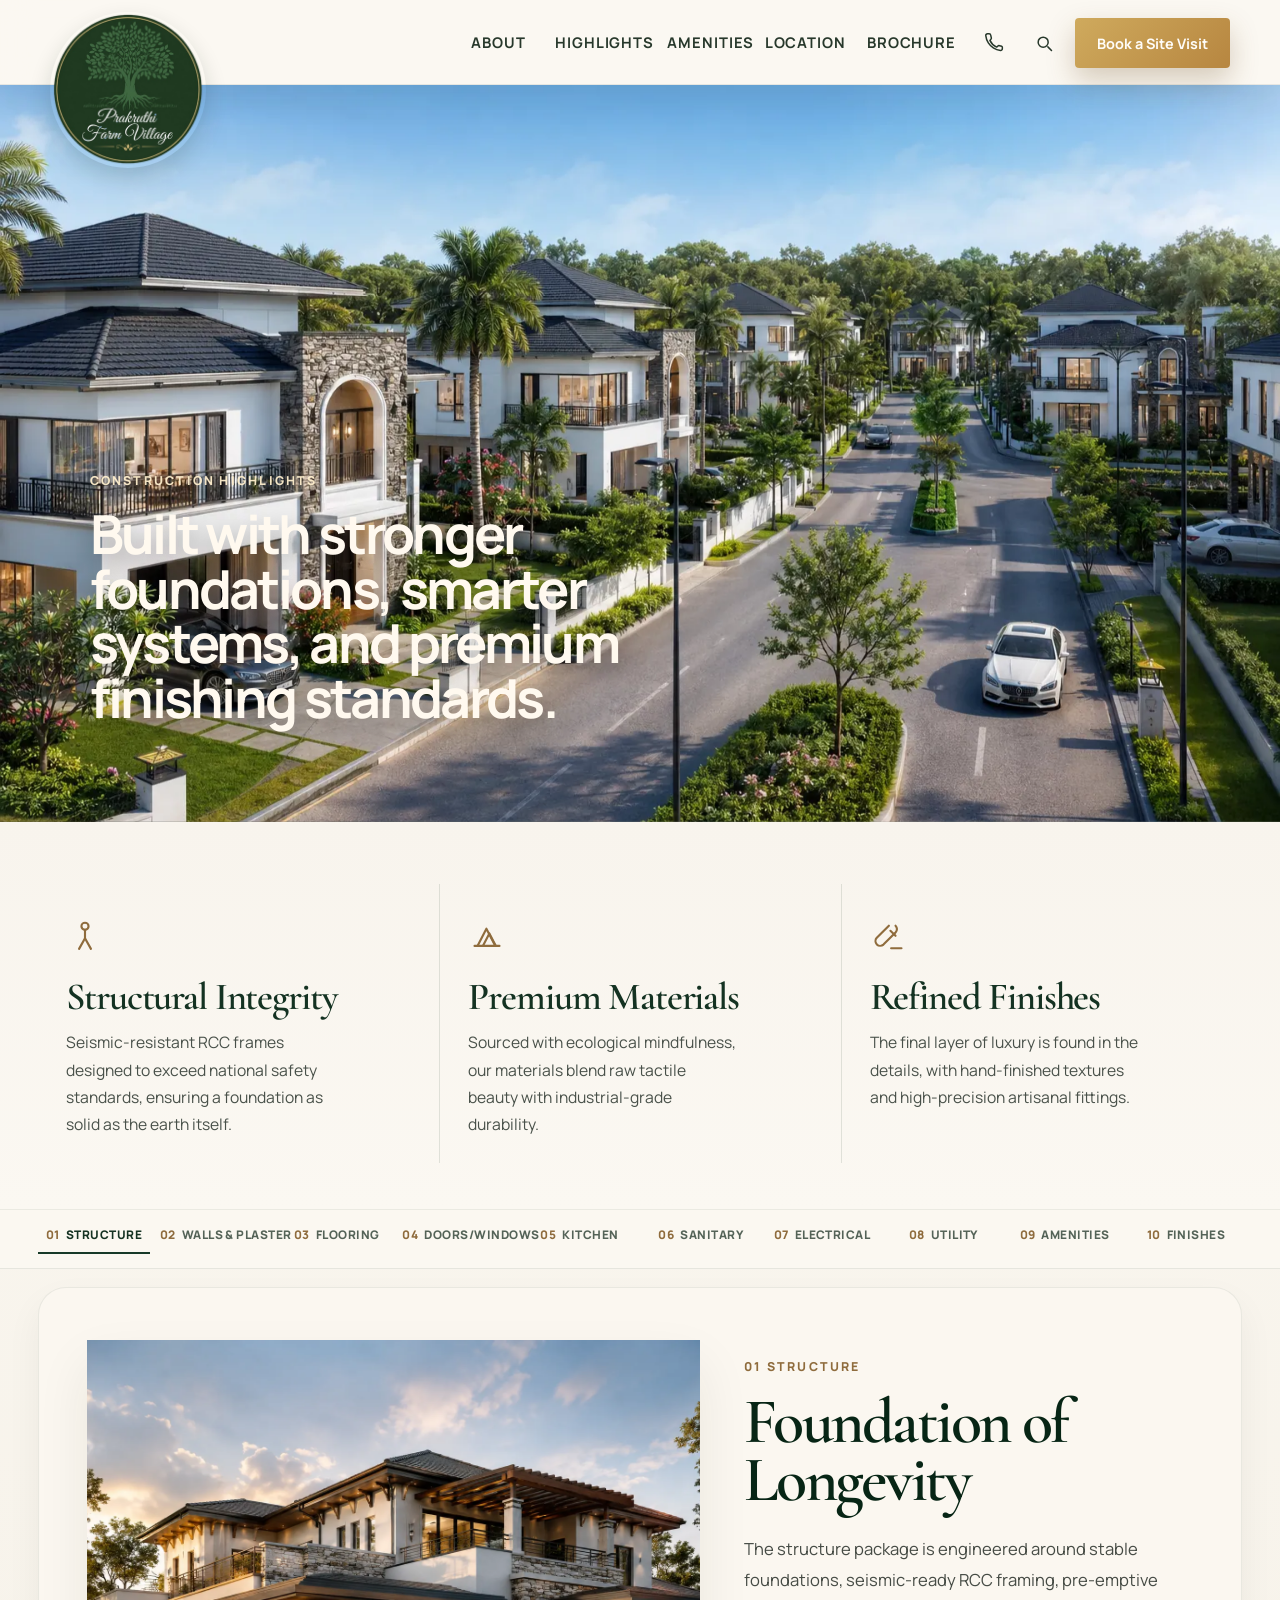
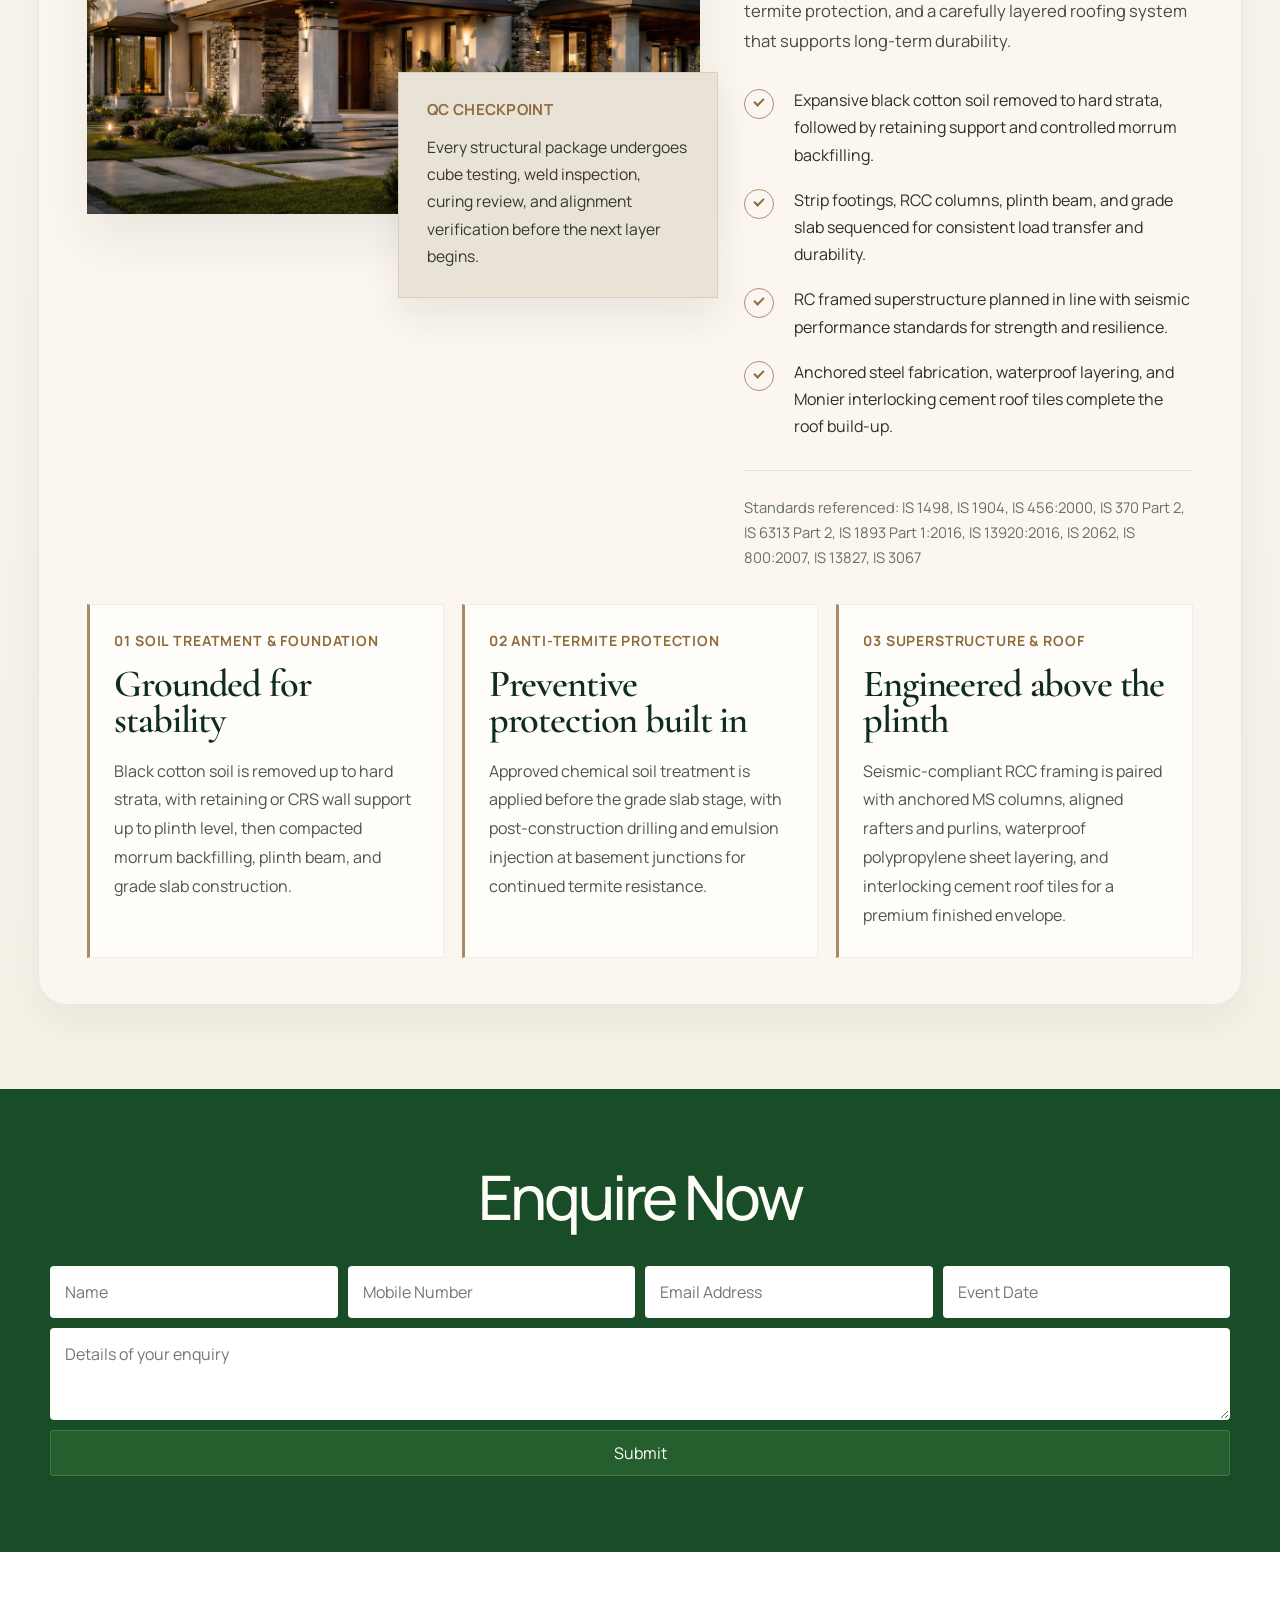
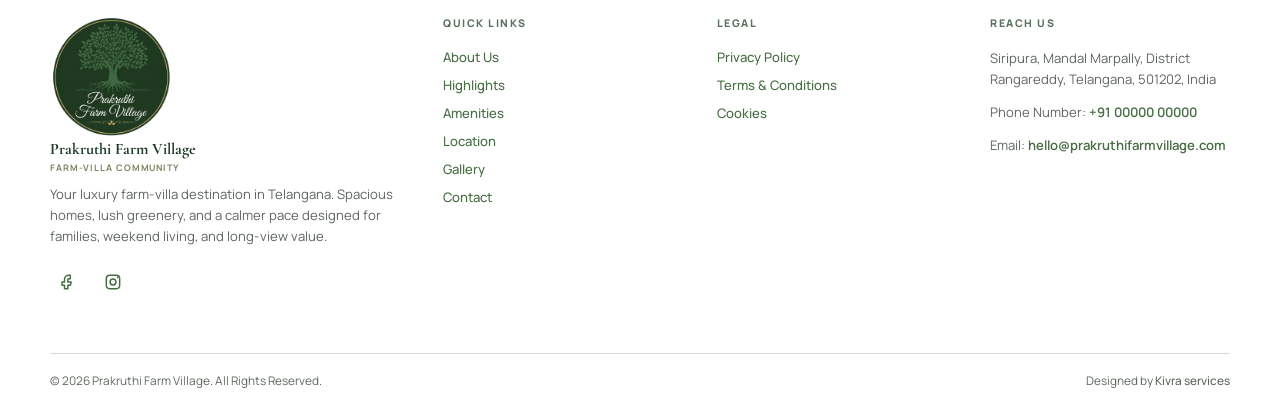
==== commit c338ba80: "Update highlights and optimize site assets" ====
--- a/highlights.html
+++ b/highlights.html
@@ -14,15 +14,15 @@
       href="https://fonts.googleapis.com/css2?family=Cormorant+Garamond:wght@500;600;700&family=Manrope:wght@400;500;600;700;800&display=swap"
       rel="stylesheet"
     />
-    <link rel="preload" as="image" href="images/logo.webp" fetchpriority="high" />
-    <link rel="preload" as="image" href="images/highlight1.png" fetchpriority="high" />
+    <link rel="preload" as="image" href="images/webp/logo.webp" fetchpriority="high" />
+    <link rel="preload" as="image" href="images/webp/highlight1.webp" fetchpriority="high" />
     <link rel="stylesheet" href="styles.css" />
   </head>
   <body class="inner-page highlights-page">
     <header class="site-header">
       <div class="container nav-shell">
         <a class="brand" href="index.html" aria-label="Prakruthi Farm Village home">
-          <img src="images/logo.webp" alt="Prakruthi Farm Village logo" decoding="async" />
+          <img src="images/webp/logo.webp" alt="Prakruthi Farm Village logo" decoding="async" />
         </a>
 
         <nav class="site-nav" id="site-nav">
@@ -30,7 +30,7 @@
           <a href="highlights.html">Highlights</a>
           <a href="index.html#amenities">Amenities</a>
           <a href="location.html">Location</a>
-          <a href="Prakruthi%20Farm%20Village%20brochure.pdf" target="_blank" rel="noreferrer">
+          <a href="brochure.pdf" download="Prakruthi Farm Village brochure.pdf">
             Brochure
           </a>
         </nav>
@@ -71,15 +71,15 @@
         <div class="highlights-hero-background" aria-hidden="true">
           <div
             class="highlights-hero-slide is-active"
-            style="--highlights-hero-image: url('images/highlight1.png')"
+            style="--highlights-hero-image: url('images/webp/highlight1.webp')"
           ></div>
           <div
             class="highlights-hero-slide"
-            style="--highlights-hero-image: url('images/highlight2.png')"
+            style="--highlights-hero-image: url('images/webp/highlight2.webp')"
           ></div>
           <div
             class="highlights-hero-slide"
-            style="--highlights-hero-image: url('images/highlight3.png')"
+            style="--highlights-hero-image: url('images/webp/highlight3.webp')"
           ></div>
         </div>
         <div class="container highlights-hero-shell">
@@ -261,7 +261,7 @@
                 <div class="structure-visual-stack">
                   <figure class="structure-visual-frame">
                     <img
-                      src="images/hero1.webp"
+                      src="images/webp/structure.webp"
                       alt="Luxury villa exterior representing the structural quality of Prakruthi Farm Village"
                       decoding="async"
                     />
@@ -365,7 +365,7 @@
 
                 <figure class="walls-material-frame">
                   <img
-                    src="images/image.webp"
+                    src="images/webp/walls&plaster.webp"
                     alt="Premium villa facade highlighting exterior wall finishes and masonry character"
                     decoding="async"
                   />
@@ -439,7 +439,7 @@
 
                   <figure class="flooring-main-visual">
                     <img
-                      src="images/image.webp"
+                      src="images/webp/mainflooring.webp"
                       alt="Premium villa arrival paving and exterior flooring finish"
                       decoding="async"
                     />
@@ -478,7 +478,7 @@
 
                   <figure class="flooring-spec-visual">
                     <img
-                      src="images/amenity1.webp"
+                      src="images/webp/wetarea.webp"
                       alt="Poolside deck and wet-area surface finish"
                       decoding="async"
                     />
@@ -517,7 +517,7 @@
                 <div class="openings-visual-stack">
                   <figure class="openings-main-visual">
                     <img
-                      src="images/hero1.webp"
+                      src="images/webp/doors.webp"
                       alt="Luxury villa glazing and entrance composition"
                       decoding="async"
                     />
@@ -645,7 +645,7 @@
                 <div class="kitchen-visual-column">
                   <figure class="kitchen-main-visual">
                     <img
-                      src="images/reception.webp"
+                      src="images/webp/kitchen.webp"
                       alt="Premium interior palette representing the refined kitchen finish direction"
                       decoding="async"
                     />
@@ -714,7 +714,7 @@
                 <div class="bathrooms-visual-column">
                   <figure class="bathrooms-main-visual">
                     <img
-                      src="images/guestroom.webp"
+                      src="images/webp/sanitary.webp"
                       alt="Premium interior mood representing the sanitary and bathroom finish language"
                       decoding="async"
                     />
@@ -734,174 +734,353 @@
               </div>
             </article>
 
-            <article class="highlights-block" id="electrical" data-highlight-panel role="tabpanel" hidden>
-              <div class="highlights-block-heading">
-                <p class="eyebrow">07</p>
-                <h2>Electrical, Lighting &amp; Power</h2>
-                <p>
-                  Electrical planning focuses on concealed wiring, reliable switchgear, adequate
-                  appliance points, and LED-based lighting for everyday use.
-                </p>
-              </div>
-
-              <div class="highlights-subgrid">
-                <section class="highlights-panel">
-                  <h3>Wiring &amp; Switchgear</h3>
-                  <ul>
-                    <li>Concealed copper wiring with IS or BIS certified materials.</li>
-                    <li>Load calculations planned villa-wise.</li>
-                    <li>Modular switches from premium brands such as Legrand, Schneider, or Havells.</li>
+            <article
+              class="highlights-block highlights-flooring-block"
+              id="electrical"
+              data-highlight-panel
+              role="tabpanel"
+              hidden
+            >
+              <div class="flooring-showcase-grid">
+                <div class="flooring-main-column">
+                  <p class="eyebrow">07 Electrical, Lighting &amp; Power</p>
+                  <h2>Invisible Intelligence</h2>
+                  <p class="flooring-intro">
+                    Electrical planning is organized around concealed wiring, premium switchgear,
+                    appliance-ready power points, and LED-based lighting that keeps everyday living
+                    efficient, safe, and quietly refined.
+                  </p>
+
+                  <figure class="flooring-main-visual">
+                    <img
+                      src="images/webp/mainelectrical.webp"
+                      alt="Luxury villa interior showing premium lighting and electrical planning"
+                      decoding="async"
+                    />
+                  </figure>
+
+                  <div class="flooring-card-grid">
+                    <article class="flooring-card">
+                      <h3>Concealed Copper Wiring</h3>
+                      <p>
+                        IS and BIS certified copper wiring is routed discreetly through the villa
+                        with load planning considered zone by zone.
+                      </p>
+                    </article>
+
+                    <article class="flooring-card">
+                      <h3>Premium Switchgear</h3>
+                      <p>
+                        Modular switches from brands such as Legrand, Schneider, or Havells are
+                        planned for reliable daily use and a more polished interface.
+                      </p>
+                    </article>
+
+                    <article class="flooring-card">
+                      <h3>Everyday Appliance Readiness</h3>
+                      <p>
+                        Dedicated power points are provided for ACs, refrigerators, microwaves,
+                        kitchen appliances, and other high-usage residential needs.
+                      </p>
+                    </article>
+                  </div>
+                </div>
+
+                <aside class="flooring-spec-panel">
+                  <p class="flooring-spec-index">Circuit confidence</p>
+                  <h3>Lit with precision</h3>
+
+                  <figure class="flooring-spec-visual">
+                    <img
+                      src="images/webp/electrical2.webp"
+                      alt="Electrical systems concept showing concealed circuit logic and premium switchgear"
+                      decoding="async"
+                    />
+                  </figure>
+
+                  <div class="flooring-spec-rows">
+                    <div class="flooring-spec-row">
+                      <span>Lighting Strategy</span>
+                      <strong>LED fixtures across living areas, outdoors, corridors, and common zones</strong>
+                    </div>
+                    <div class="flooring-spec-row">
+                      <span>Quality Control</span>
+                      <strong>Insulation resistance tests, earthing verification, and MCB tripping checks</strong>
+                    </div>
+                    <div class="flooring-spec-row">
+                      <span>Circuit Reliability</span>
+                      <strong>Load tests performed for stable distribution and appliance-ready performance</strong>
+                    </div>
+                  </div>
+
+                  <p class="flooring-spec-standards">
+                    Standards referenced: IS 694, IS 1293, IS 513, IS 302 Part 1
+                  </p>
+                </aside>
+              </div>
+            </article>
+
+            <article
+              class="highlights-block highlights-structure-block"
+              id="utilities"
+              data-highlight-panel
+              role="tabpanel"
+              hidden
+            >
+              <div class="structure-hero-grid">
+                <div class="structure-visual-stack">
+                  <figure class="structure-visual-frame">
+                    <img
+                      src="images/webp/utility.webp"
+                      alt="Luxury villa utility systems and infrastructure planning"
+                      decoding="async"
+                    />
+                  </figure>
+
+                  <aside class="structure-qc-card">
+                    <p class="structure-qc-label">QC checkpoint</p>
+                    <p>
+                      Utility systems are reviewed through generator load testing, water quality
+                      analysis, and treated-water verification before handover.
+                    </p>
+                  </aside>
+                </div>
+
+                <div class="structure-copy-column">
+                  <p class="eyebrow">08 Utility Services</p>
+                  <h2>Continuity by design</h2>
+                  <p class="structure-intro">
+                    Utility planning is organized to support long stays with dependable backup
+                    power, pressure-balanced water systems, treated supply lines, sewage reuse, and
+                    rainwater management built into the larger community network.
+                  </p>
+
+                  <ul class="structure-key-list">
+                    <li>100% DG backup is planned to maintain comfort and continuity during power interruptions.</li>
+                    <li>Overhead tanks for individual villas and underground community sumps support distributed water storage.</li>
+                    <li>Treated or filtered RO drinking water provision and hydro-pneumatic pressure systems improve daily usability.</li>
+                    <li>STP reuse and rooftop rainwater harvesting are integrated to support more sustainable water cycles.</li>
                   </ul>
-                  <p class="highlights-code">Standards referenced: IS 694, IS 1293, IS 513</p>
+
+                  <div class="structure-standard-strip">
+                    Standards referenced: IS 3370 Part 2, IS 10500, IS 3025, IS 4011
+                  </div>
+                </div>
+              </div>
+
+              <div class="structure-detail-grid">
+                <section class="structure-detail-card">
+                  <p class="structure-detail-index">01 Power &amp; Water Systems</p>
+                  <h3>Always-on essentials</h3>
+                  <p>
+                    DG backup, villa-level overhead tanks, underground community sumps, filtered
+                    drinking water provision, and hydro-pneumatic pressure support are planned as
+                    the core utility backbone.
+                  </p>
                 </section>
 
-                <section class="highlights-panel">
-                  <h3>Points &amp; Lighting</h3>
-                  <ul>
-                    <li>Adequate power points for ACs, refrigerators, microwaves, and kitchen appliances.</li>
-                    <li>LED fixtures planned for living areas, outdoors, corridors, and common areas.</li>
-                  </ul>
-                  <p class="highlights-code">Standards referenced: IS 302 Part 1</p>
+                <section class="structure-detail-card">
+                  <p class="structure-detail-index">02 Sewage &amp; Rainwater</p>
+                  <h3>Circular water thinking</h3>
+                  <p>
+                    Sewage Treatment Plant output is reused for flushing and landscaping, while
+                    rooftop harvesting and recharge pits distribute rainwater recovery across the
+                    project.
+                  </p>
                 </section>
 
-                <section class="highlights-panel highlights-qc-panel">
-                  <h3>Quality Control</h3>
-                  <ul>
-                    <li>Insulation resistance test carried out.</li>
-                    <li>Earthing verification completed.</li>
-                    <li>MCB tripping checks and circuit load tests performed.</li>
-                  </ul>
+                <section class="structure-detail-card">
+                  <p class="structure-detail-index">03 Quality Control</p>
+                  <h3>Utility performance verified</h3>
+                  <p>
+                    Generator load checks, water quality analysis, and STP treated-water
+                    verification help confirm that the utility systems perform consistently before
+                    occupancy.
+                  </p>
                 </section>
               </div>
             </article>
 
-            <article class="highlights-block" id="utilities" data-highlight-panel role="tabpanel" hidden>
-              <div class="highlights-block-heading">
-                <p class="eyebrow">08</p>
-                <h2>Backup, Water &amp; Utility Services</h2>
-                <p>
-                  Utilities are designed to support comfortable long stays with backup power, treated
-                  water, pressure systems, sewage treatment, and rainwater management.
-                </p>
-              </div>
-
-              <div class="highlights-subgrid">
-                <section class="highlights-panel">
-                  <h3>Power &amp; Water Systems</h3>
-                  <ul>
-                    <li>100% DG backup planned.</li>
-                    <li>Overhead tanks for individual villas and underground sumps for the community.</li>
-                    <li>Treated or filtered RO drinking water provision.</li>
-                    <li>Hydro-pneumatic system for more uniform water pressure.</li>
-                  </ul>
-                  <p class="highlights-code">Standards referenced: IS 3370 Part 2, IS 10500, IS 3025</p>
-                </section>
-
-                <section class="highlights-panel">
-                  <h3>Sewage &amp; Rainwater</h3>
-                  <ul>
-                    <li>Sewage Treatment Plant with treated water reused for flushing and landscaping.</li>
-                    <li>Rooftop rainwater harvesting and recharge pits distributed across the project.</li>
-                  </ul>
-                  <p class="highlights-code">Standards referenced: IS 4011</p>
-                </section>
-
-                <section class="highlights-panel highlights-qc-panel">
-                  <h3>Quality Control</h3>
-                  <ul>
-                    <li>Generator load tests performed.</li>
-                    <li>Water quality analysis checked.</li>
-                    <li>STP treated water quality verified.</li>
-                  </ul>
-                </section>
-              </div>
-            </article>
-
-            <article class="highlights-block" id="amenity-specs" data-highlight-panel role="tabpanel" hidden>
-              <div class="highlights-block-heading">
-                <p class="eyebrow">09</p>
-                <h2>Amenities &amp; Common Areas</h2>
-                <p>
-                  Shared spaces are designed around landscaped leisure, active recreation, security,
-                  and community use, while still supporting everyday comfort.
-                </p>
-              </div>
-
-              <div class="highlights-subgrid">
-                <section class="highlights-panel">
-                  <h3>Landscape &amp; Clubhouse</h3>
-                  <ul>
-                    <li>Landscaped gardens with native species, walking paths, and seating areas.</li>
-                    <li>Clubhouse with multipurpose hall, indoor games, badminton court, skating ring, and gym with branded equipment.</li>
-                  </ul>
-                </section>
-
-                <section class="highlights-panel">
-                  <h3>Pool &amp; Security Infrastructure</h3>
-                  <ul>
-                    <li>Main swimming pool plus kids’ pool with deck, hygiene, and filtration systems.</li>
-                    <li>Gated entrance, CCTV coverage, boom barriers, guard house, and solar fencing.</li>
-                  </ul>
-                  <p class="highlights-code">Standards referenced: IS 15622, IS 13087, IS 3043</p>
-                </section>
-
-                <section class="highlights-panel highlights-qc-panel">
-                  <h3>Quality Control</h3>
-                  <ul>
-                    <li>Pool water pH testing and hygiene checks.</li>
-                    <li>Gym equipment safety inspection.</li>
-                    <li>CCTV coverage audit across critical areas.</li>
-                  </ul>
-                </section>
-              </div>
-            </article>
-
-            <article class="highlights-block" id="finishes" data-highlight-panel role="tabpanel" hidden>
-              <div class="highlights-block-heading">
-                <p class="eyebrow">10</p>
-                <h2>Finishes, Painting &amp; Aesthetics</h2>
-                <p>
-                  The finishing palette is planned for consistent surface quality, long-term
-                  weathering performance, and a cleaner premium appearance inside and out.
-                </p>
-              </div>
-
-              <div class="highlights-subgrid">
-                <section class="highlights-panel">
-                  <h3>Interior Walls</h3>
-                  <ul>
-                    <li>Two coats of putty over plastered walls for a smooth and leveled base.</li>
-                    <li>One coat of interior wall primer.</li>
-                    <li>Two coats of tractor emulsion paint.</li>
-                    <li>Brand reference: Asian Paints Tractor Series.</li>
-                  </ul>
-                </section>
-
-                <section class="highlights-panel">
-                  <h3>Exterior Walls</h3>
-                  <ul>
-                    <li>Texture base coat for bonding and weather resistance.</li>
-                    <li>One coat of exterior-grade primer.</li>
-                    <li>Two coats of Apex Suprema or Apex Ultima for waterproof and UV-resistant performance.</li>
-                    <li>Brand reference: Asian Paints Apex Series.</li>
-                  </ul>
-                </section>
-
-                <section class="highlights-panel">
-                  <h3>Metal Work</h3>
-                  <ul>
-                    <li>Two coats of enamel paint on metal elements.</li>
-                  </ul>
-                </section>
-
-                <section class="highlights-panel highlights-qc-panel">
-                  <h3>Quality Control</h3>
-                  <ul>
-                    <li>Paint shade consistency checked.</li>
-                    <li>Adhesion tests performed.</li>
-                    <li>Weatherproof coating inspection completed.</li>
-                  </ul>
-                </section>
+            <article
+              class="highlights-block highlights-flooring-block"
+              id="amenity-specs"
+              data-highlight-panel
+              role="tabpanel"
+              hidden
+            >
+              <div class="flooring-showcase-grid">
+                <div class="flooring-main-column">
+                  <p class="eyebrow">09 Amenities &amp; Common Areas</p>
+                  <h2>The Collective Equilibrium</h2>
+                  <p class="flooring-intro">
+                    Shared spaces are designed around landscaped leisure, active recreation,
+                    community use, and daily comfort, while security and pool systems work quietly
+                    in the background to support the experience.
+                  </p>
+
+                  <figure class="flooring-main-visual">
+                    <img
+                      src="images/webp/mainamenities.webp"
+                      alt="Premium clubhouse and landscaped amenity environment at Prakruthi Farm Village"
+                      decoding="async"
+                    />
+                  </figure>
+
+                  <div class="flooring-card-grid">
+                    <article class="flooring-card">
+                      <h3>Landscape &amp; Gardens</h3>
+                      <p>
+                        Landscaped gardens with native species, walking paths, and seating zones
+                        create a calmer outdoor rhythm across the community.
+                      </p>
+                    </article>
+
+                    <article class="flooring-card">
+                      <h3>Clubhouse &amp; Recreation</h3>
+                      <p>
+                        A clubhouse with multipurpose hall, indoor games, badminton court, skating
+                        ring, and branded gym equipment supports active everyday use.
+                      </p>
+                    </article>
+
+                    <article class="flooring-card">
+                      <h3>Shared Comfort</h3>
+                      <p>
+                        Community spaces are planned to feel social, spacious, and usable across
+                        leisure, fitness, and family-oriented routines.
+                      </p>
+                    </article>
+                  </div>
+                </div>
+
+                <aside class="flooring-spec-panel">
+                  <p class="flooring-spec-index">Security &amp; pool systems</p>
+                  <h3>Protected leisure</h3>
+
+                  <figure class="flooring-spec-visual">
+                    <img
+                      src="images/webp/amenities2.webp"
+                      alt="Pool and amenity systems with premium security infrastructure"
+                      decoding="async"
+                    />
+                  </figure>
+
+                  <div class="flooring-spec-rows">
+                    <div class="flooring-spec-row">
+                      <span>Pool Infrastructure</span>
+                      <strong>Main pool and kids' pool with deck, hygiene checks, and filtration support</strong>
+                    </div>
+                    <div class="flooring-spec-row">
+                      <span>Security Planning</span>
+                      <strong>Gated entrance, CCTV coverage, boom barriers, guard house, and solar fencing</strong>
+                    </div>
+                    <div class="flooring-spec-row">
+                      <span>Quality Control</span>
+                      <strong>Pool pH checks, gym safety inspections, and CCTV audits across critical areas</strong>
+                    </div>
+                  </div>
+
+                  <p class="flooring-spec-standards">
+                    Standards referenced: IS 15622, IS 13087, IS 3043
+                  </p>
+                </aside>
+              </div>
+            </article>
+
+            <article
+              class="highlights-block highlights-kitchen-block"
+              id="finishes"
+              data-highlight-panel
+              role="tabpanel"
+              hidden
+            >
+              <div class="kitchen-showcase-grid">
+                <div class="kitchen-copy-column">
+                  <p class="eyebrow">10 Finishes, Painting &amp; Aesthetics</p>
+                  <h2>Master Strokes</h2>
+                  <p class="kitchen-intro">
+                    The finishing palette is designed for smoother surfaces, weather-ready
+                    performance, and a cleaner premium visual language across interiors, exteriors,
+                    and exposed metal elements.
+                  </p>
+
+                  <div class="kitchen-feature-list">
+                    <article class="kitchen-feature-item">
+                      <span class="kitchen-feature-icon" aria-hidden="true">
+                        <svg viewBox="0 0 32 32" fill="none">
+                          <path d="M8 23.5 20.5 11" />
+                          <path d="M19 9.5 22.5 13" />
+                          <path d="M8 23.5h7" />
+                          <path d="M22.5 13l1.5-1.5" />
+                        </svg>
+                      </span>
+                      <div>
+                        <h3>Interior Walls</h3>
+                        <p>
+                          Two coats of putty, one coat of interior primer, and two coats of
+                          Tractor emulsion build a smoother, leveled base with a refined finish.
+                        </p>
+                      </div>
+                    </article>
+
+                    <article class="kitchen-feature-item">
+                      <span class="kitchen-feature-icon" aria-hidden="true">
+                        <svg viewBox="0 0 32 32" fill="none">
+                          <path d="M8 22h16" />
+                          <path d="M10 22V10h12v12" />
+                          <path d="M12.5 13.5h7" />
+                          <path d="M12.5 17.5h7" />
+                        </svg>
+                      </span>
+                      <div>
+                        <h3>Exterior Walls</h3>
+                        <p>
+                          Texture base coat, exterior-grade primer, and Apex Suprema or Apex
+                          Ultima finish layers help protect the facade from water and UV exposure.
+                        </p>
+                      </div>
+                    </article>
+
+                    <article class="kitchen-feature-item">
+                      <span class="kitchen-feature-icon" aria-hidden="true">
+                        <svg viewBox="0 0 32 32" fill="none">
+                          <path d="M10 22.5 22 10.5" />
+                          <path d="M8.5 24h4.5" />
+                          <path d="M19 8.5 23.5 13" />
+                          <path d="M21.5 6l4.5 4.5" />
+                        </svg>
+                      </span>
+                      <div>
+                        <h3>Metal Work</h3>
+                        <p>
+                          Exposed metal elements receive two coats of enamel paint to retain
+                          consistency, protection, and cleaner detailing over time.
+                        </p>
+                      </div>
+                    </article>
+                  </div>
+                </div>
+
+                <div class="kitchen-visual-column">
+                  <figure class="kitchen-main-visual">
+                    <img
+                      src="images/webp/finishes.webp"
+                      alt="Premium interior finish palette showing refined paint and surface quality"
+                      decoding="async"
+                    />
+                  </figure>
+
+                  <div class="kitchen-qc-strip">
+                    <p class="kitchen-qc-title">Quality Control</p>
+                    <p>
+                      Paint shade consistency, adhesion performance, and weatherproof coating
+                      integrity are checked before final handover.
+                    </p>
+                    <p class="kitchen-standards">
+                      Brand references: Asian Paints Tractor Series, Asian Paints Apex Series
+                    </p>
+                  </div>
+                </div>
               </div>
             </article>
           </div>
@@ -929,7 +1108,7 @@
       <div class="container footer-shell">
         <div class="footer-brand">
           <a class="footer-brand-mark" href="index.html" aria-label="Prakruthi Farm Village home">
-            <img src="images/logo.webp" alt="Prakruthi Farm Village logo" loading="lazy" decoding="async" />
+            <img src="images/webp/logo.webp" alt="Prakruthi Farm Village logo" loading="lazy" decoding="async" />
             <span>
               <strong>Prakruthi Farm Village</strong>
               <small>Farm-Villa Community</small>
--- a/styles.css
+++ b/styles.css
@@ -562,7 +562,7 @@
       rgba(244, 239, 228, 0.22) 66%,
       rgba(244, 239, 228, 0) 74%
     ),
-    url("images/project.webp") right top / auto 100% no-repeat;
+    url("images/webp/project.webp") right top / auto 100% no-repeat;
 }
 
 .about-enquiry-shell::after {
@@ -635,7 +635,7 @@
   overflow: hidden;
   background:
     linear-gradient(180deg, rgba(248, 242, 229, 0.28) 0%, rgba(244, 239, 228, 0.34) 100%),
-    url("images/background.webp") center center / cover fixed no-repeat;
+    url("images/webp/background.webp") center center / cover fixed no-repeat;
 }
 
 .highlights-section::before {
@@ -944,97 +944,97 @@
 .amenity-card--children::before {
   background:
     linear-gradient(180deg, rgba(15, 28, 22, 0.18), rgba(12, 24, 19, 0.74)),
-    url("images/childrenplayarea.webp") center/cover no-repeat;
+    url("images/webp/childrenplayarea.webp") center/cover no-repeat;
 }
 
 .amenity-card--garden::before {
   background:
     linear-gradient(180deg, rgba(18, 31, 24, 0.16), rgba(11, 24, 16, 0.72)),
-    url("images/garden.webp") center/cover no-repeat;
+    url("images/webp/garden.webp") center/cover no-repeat;
 }
 
 .amenity-card--pool::before {
   background:
     linear-gradient(180deg, rgba(13, 31, 26, 0.18), rgba(11, 26, 21, 0.76)),
-    url("images/amenity1.webp") center/cover no-repeat;
+    url("images/webp/amenity1.webp") center/cover no-repeat;
 }
 
 .amenity-card--gym::before {
   background:
     linear-gradient(180deg, rgba(20, 26, 23, 0.18), rgba(15, 21, 18, 0.78)),
-    url("images/indoorgym.webp") center/cover no-repeat;
+    url("images/webp/indoorgym.webp") center/cover no-repeat;
 }
 
 .amenity-card--reception::before {
   background:
     linear-gradient(180deg, rgba(26, 23, 18, 0.14), rgba(18, 19, 16, 0.74)),
-    url("images/reception.webp") center/cover no-repeat;
+    url("images/webp/reception.webp") center/cover no-repeat;
 }
 
 .amenity-card--guestroom::before {
   background:
     linear-gradient(180deg, rgba(26, 22, 18, 0.16), rgba(17, 18, 16, 0.76)),
-    url("images/guestroom.webp") center/cover no-repeat;
+    url("images/webp/guestroom.webp") center/cover no-repeat;
 }
 
 .amenity-card--sitarea::before {
   background:
     linear-gradient(180deg, rgba(16, 27, 21, 0.18), rgba(12, 21, 17, 0.74)),
-    url("images/sitarea.webp") center/cover no-repeat;
+    url("images/webp/sitarea.webp") center/cover no-repeat;
 }
 
 .amenity-card--boxcricket::before {
   background:
     linear-gradient(180deg, rgba(19, 30, 21, 0.16), rgba(12, 22, 16, 0.76)),
-    url("images/boxcricket.webp") center/cover no-repeat;
+    url("images/webp/boxcricket.webp") center/cover no-repeat;
 }
 
 .amenity-card--gatedcommunity::before {
   background:
     linear-gradient(180deg, rgba(17, 28, 22, 0.16), rgba(11, 22, 18, 0.76)),
-    url("images/gatedcommunity.webp") center/cover no-repeat;
+    url("images/webp/gatedcommunity.webp") center/cover no-repeat;
 }
 
 .amenity-card--servantquarters::before {
   background:
     linear-gradient(180deg, rgba(24, 24, 20, 0.16), rgba(17, 18, 16, 0.76)),
-    url("images/serventquarters.webp") center/cover no-repeat;
+    url("images/webp/serventquarters.webp") center/cover no-repeat;
 }
 
 .amenity-card--banquethall::before {
   background:
     linear-gradient(180deg, rgba(30, 21, 18, 0.12), rgba(18, 17, 15, 0.74)),
-    url("images/banquethall.webp") center/cover no-repeat;
+    url("images/webp/banquethall.webp") center/cover no-repeat;
 }
 
 .amenity-card--associationroom::before {
   background:
     linear-gradient(180deg, rgba(26, 23, 18, 0.16), rgba(17, 18, 15, 0.76)),
-    url("images/associationroom.webp") center/cover no-repeat;
+    url("images/webp/associationroom.webp") center/cover no-repeat;
 }
 
 .amenity-card--previewtheatre::before {
   background:
     linear-gradient(180deg, rgba(18, 18, 22, 0.14), rgba(12, 12, 16, 0.82)),
-    url("images/previewtheatre.webp") center/cover no-repeat;
+    url("images/webp/previewtheatre.webp") center/cover no-repeat;
 }
 
 .amenity-card--joggingtrack::before {
   background:
     linear-gradient(180deg, rgba(14, 27, 20, 0.12), rgba(10, 21, 16, 0.74)),
-    url("images/joggingtrack.webp") center/cover no-repeat;
+    url("images/webp/joggingtrack.webp") center/cover no-repeat;
 }
 
 .amenity-card--security::before {
   background:
     linear-gradient(180deg, rgba(18, 24, 22, 0.14), rgba(10, 16, 14, 0.8)),
-    url("images/24x7security.webp") center/cover no-repeat;
+    url("images/webp/24x7security.webp") center/cover no-repeat;
 }
 
 .amenity-card--badminton::before {
   background:
     linear-gradient(180deg, rgba(17, 23, 20, 0.14), rgba(11, 16, 14, 0.78)),
-    url("images/badminton.webp") center/cover no-repeat;
+    url("images/webp/badminton.webp") center/cover no-repeat;
 }
 
 .amenity-icon {
@@ -1805,11 +1805,12 @@
 }
 
 .highlights-spec-nav {
-  display: flex;
+  display: grid;
+  grid-template-columns: repeat(10, minmax(0, 1fr));
   align-items: center;
-  gap: 24px;
-  overflow-x: auto;
-  padding: 18px 0 16px;
+  gap: 10px;
+  overflow: visible;
+  padding: 16px 0 14px;
   scrollbar-width: none;
 }
 
@@ -1818,10 +1819,10 @@
 }
 
 .highlights-spec-tab {
-  flex: 0 0 auto;
   display: inline-flex;
   align-items: baseline;
-  gap: 8px;
+  justify-content: center;
+  gap: 6px;
   padding: 0 0 9px;
   border: 0;
   border-bottom: 2px solid transparent;
@@ -1829,11 +1830,12 @@
   background: transparent;
   color: rgba(20, 41, 28, 0.72);
   font-family: "Manrope", sans-serif;
-  font-size: 0.92rem;
+  font-size: 0.74rem;
   font-weight: 800;
-  letter-spacing: 0.06em;
+  letter-spacing: 0.04em;
   text-transform: uppercase;
   white-space: nowrap;
+  width: 100%;
   cursor: pointer;
   transition:
     color 180ms ease,
@@ -1847,6 +1849,7 @@
 
 .highlights-spec-label {
   color: inherit;
+  min-width: 0;
 }
 
 .highlights-spec-tab:hover,
@@ -1859,6 +1862,22 @@
 .highlights-spec-tab.is-active {
   color: #143222;
   border-bottom-color: #173a28;
+}
+
+@media (max-width: 1100px) {
+  .highlights-spec-nav {
+    display: flex;
+    gap: 18px;
+    overflow-x: auto;
+    padding: 16px 0 14px;
+  }
+
+  .highlights-spec-tab {
+    flex: 0 0 auto;
+    justify-content: flex-start;
+    width: auto;
+    font-size: 0.8rem;
+  }
 }
 
 @keyframes highlightsHeroSlideIn {
@@ -3300,7 +3319,7 @@
     border-radius: 24px;
     background:
       linear-gradient(180deg, rgba(255, 248, 233, 0.08) 0%, rgba(17, 26, 18, 0.08) 100%),
-      url("images/project.webp") center center / cover no-repeat;
+      url("images/webp/project.webp") center center / cover no-repeat;
     box-shadow: 0 18px 34px rgba(31, 36, 29, 0.08);
   }
 
@@ -3314,11 +3333,6 @@
     line-height: 1;
   }
 
-  .highlights-hero-copy h1 {
-    font-size: clamp(1.85rem, 6vw, 2.7rem);
-    line-height: 1.04;
-  }
-
   .section-copy p,
   .location-copy p,
   .location-card p,
@@ -3329,190 +3343,6 @@
     line-height: 1.75;
   }
 
-  .highlights-page-hero {
-    min-height: 64svh;
-  }
-
-  .highlights-hero-shell {
-    min-height: 64svh;
-    padding-top: 118px;
-    padding-bottom: 54px;
-  }
-
-  .highlights-hero-copy {
-    margin-left: clamp(1.25rem, 4vw, 2.5rem);
-  }
-
-  .highlights-pillars-section {
-    padding-top: 30px;
-    padding-bottom: 24px;
-  }
-
-  .highlights-full-width-shell {
-    padding-left: 20px;
-    padding-right: 20px;
-  }
-
-  .highlights-pillars {
-    grid-template-columns: 1fr;
-    padding-top: 8px;
-  }
-
-  .highlights-pillar {
-    padding: 24px 0 20px;
-  }
-
-  .highlights-pillar + .highlights-pillar {
-    border-left: 0;
-    border-top: 1px solid rgba(28, 59, 38, 0.12);
-  }
-
-  .highlights-pillar h2 {
-    max-width: 9ch;
-  }
-
-  .highlights-spec-nav-section {
-    top: 64px;
-  }
-
-  .highlights-spec-nav {
-    gap: 18px;
-    padding: 14px 0 12px;
-  }
-
-  .highlights-spec-tab {
-    gap: 6px;
-    padding-bottom: 8px;
-    font-size: 0.8rem;
-  }
-
-  .highlights-structure-block {
-    padding: 34px 28px 30px;
-  }
-
-  .structure-hero-grid {
-    grid-template-columns: 1fr;
-    gap: 24px;
-  }
-
-  .structure-visual-stack {
-    padding-bottom: 0;
-  }
-
-  .structure-qc-card {
-    position: static;
-    width: 100%;
-    margin-top: 16px;
-  }
-
-  .structure-copy-column {
-    padding-top: 0;
-  }
-
-  .structure-copy-column h2 {
-    font-size: clamp(3rem, 8vw, 4.2rem);
-  }
-
-  .structure-detail-grid {
-    grid-template-columns: 1fr;
-  }
-
-  .highlights-walls-block {
-    padding: 34px 28px 30px;
-  }
-
-  .walls-top-grid {
-    grid-template-columns: 1fr;
-    gap: 24px;
-  }
-
-  .walls-copy-stack h2 {
-    font-size: clamp(2.9rem, 7.5vw, 4.1rem);
-  }
-
-  .walls-lower-grid {
-    grid-template-columns: 1fr;
-  }
-
-  .highlights-flooring-block {
-    padding: 34px 28px 30px;
-  }
-
-  .flooring-showcase-grid {
-    grid-template-columns: 1fr;
-    gap: 24px;
-  }
-
-  .flooring-main-column h2 {
-    font-size: clamp(3rem, 7.8vw, 4.2rem);
-  }
-
-  .flooring-card-grid {
-    grid-template-columns: 1fr;
-  }
-
-  .flooring-spec-row {
-    grid-template-columns: 1fr;
-    gap: 6px;
-  }
-
-  .highlights-openings-block {
-    padding: 34px 28px 30px;
-  }
-
-  .openings-hero-grid {
-    grid-template-columns: 1fr;
-    gap: 24px;
-  }
-
-  .openings-visual-stack {
-    padding-bottom: 0;
-  }
-
-  .openings-qc-card {
-    position: static;
-    width: 100%;
-    margin-top: 16px;
-  }
-
-  .openings-copy-column {
-    padding-top: 0;
-  }
-
-  .openings-copy-column h2 {
-    font-size: clamp(3rem, 7.8vw, 4.2rem);
-  }
-
-  .openings-lower-grid {
-    grid-template-columns: 1fr;
-  }
-
-  .highlights-kitchen-block {
-    padding: 34px 28px 30px;
-  }
-
-  .kitchen-showcase-grid {
-    grid-template-columns: 1fr;
-    gap: 24px;
-  }
-
-  .kitchen-copy-column h2 {
-    font-size: clamp(3rem, 7.8vw, 4.2rem);
-  }
-
-  .highlights-bathrooms-block {
-    padding: 34px 28px 30px;
-  }
-
-  .bathrooms-showcase-grid {
-    grid-template-columns: 1fr;
-    gap: 24px;
-  }
-
-  .bathrooms-copy-column h2 {
-    font-size: clamp(3rem, 7.8vw, 4.2rem);
-  }
-
   .highlights-subgrid {
     grid-template-columns: 1fr;
   }
@@ -3921,141 +3751,6 @@
     margin-top: 20px;
   }
 
-  .highlights-detail-section {
-    padding-bottom: 60px;
-  }
-
-  .highlights-hero-copy {
-    margin-left: 0;
-  }
-
-  .highlights-block {
-    padding: 22px;
-    border-radius: 22px;
-  }
-
-  .highlights-structure-block {
-    padding: 24px 18px 22px;
-  }
-
-  .structure-copy-column h2 {
-    font-size: clamp(2.5rem, 13vw, 3.5rem);
-  }
-
-  .structure-key-list li {
-    padding-left: 42px;
-    font-size: 0.96rem;
-  }
-
-  .structure-key-list li::before {
-    width: 24px;
-    height: 24px;
-  }
-
-  .structure-key-list li::after {
-    left: 9px;
-    top: 10px;
-  }
-
-  .structure-detail-card {
-    padding: 22px 18px 22px;
-  }
-
-  .highlights-walls-block {
-    padding: 24px 18px 22px;
-  }
-
-  .walls-copy-stack h2 {
-    font-size: clamp(2.4rem, 12vw, 3.3rem);
-  }
-
-  .walls-feature-card,
-  .walls-boundary-panel {
-    padding: 22px 18px 22px;
-  }
-
-  .highlights-flooring-block {
-    padding: 24px 18px 22px;
-  }
-
-  .flooring-main-column h2 {
-    font-size: clamp(2.4rem, 12vw, 3.4rem);
-  }
-
-  .flooring-card {
-    min-height: 0;
-    padding: 22px 18px 20px;
-  }
-
-  .flooring-spec-panel {
-    padding: 24px 18px 22px;
-  }
-
-  .highlights-openings-block {
-    padding: 24px 18px 22px;
-  }
-
-  .openings-copy-column h2 {
-    font-size: clamp(2.4rem, 12vw, 3.4rem);
-  }
-
-  .openings-key-list li {
-    padding-left: 42px;
-    font-size: 0.96rem;
-  }
-
-  .openings-key-list li::before {
-    width: 24px;
-    height: 24px;
-  }
-
-  .openings-key-list li::after {
-    left: 9px;
-    top: 10px;
-  }
-
-  .openings-detail-card {
-    padding: 22px 18px 22px;
-  }
-
-  .highlights-kitchen-block {
-    padding: 24px 18px 22px;
-  }
-
-  .kitchen-copy-column h2 {
-    font-size: clamp(2.4rem, 12vw, 3.4rem);
-  }
-
-  .kitchen-feature-item {
-    grid-template-columns: 56px minmax(0, 1fr);
-    gap: 14px;
-  }
-
-  .kitchen-feature-icon {
-    width: 52px;
-    height: 52px;
-    border-radius: 14px;
-  }
-
-  .highlights-bathrooms-block {
-    padding: 24px 18px 22px;
-  }
-
-  .bathrooms-copy-column h2 {
-    font-size: clamp(2.4rem, 12vw, 3.4rem);
-  }
-
-  .bathrooms-feature-item {
-    grid-template-columns: 56px minmax(0, 1fr);
-    gap: 14px;
-  }
-
-  .bathrooms-feature-icon {
-    width: 52px;
-    height: 52px;
-    border-radius: 14px;
-  }
-
   .highlights-panel {
     padding: 18px;
     border-radius: 18px;
@@ -4067,21 +3762,6 @@
 
   .highlights-table-row {
     padding: 16px 18px;
-  }
-
-  .highlights-spec-nav {
-    gap: 16px;
-    padding: 12px 0 10px;
-  }
-
-  .highlights-pillar h2 {
-    font-size: clamp(1.95rem, 10vw, 2.8rem);
-  }
-
-  .highlights-spec-tab {
-    min-height: 40px;
-    padding: 0 14px;
-    font-size: 0.82rem;
   }
 
   .location-map-frame iframe {
